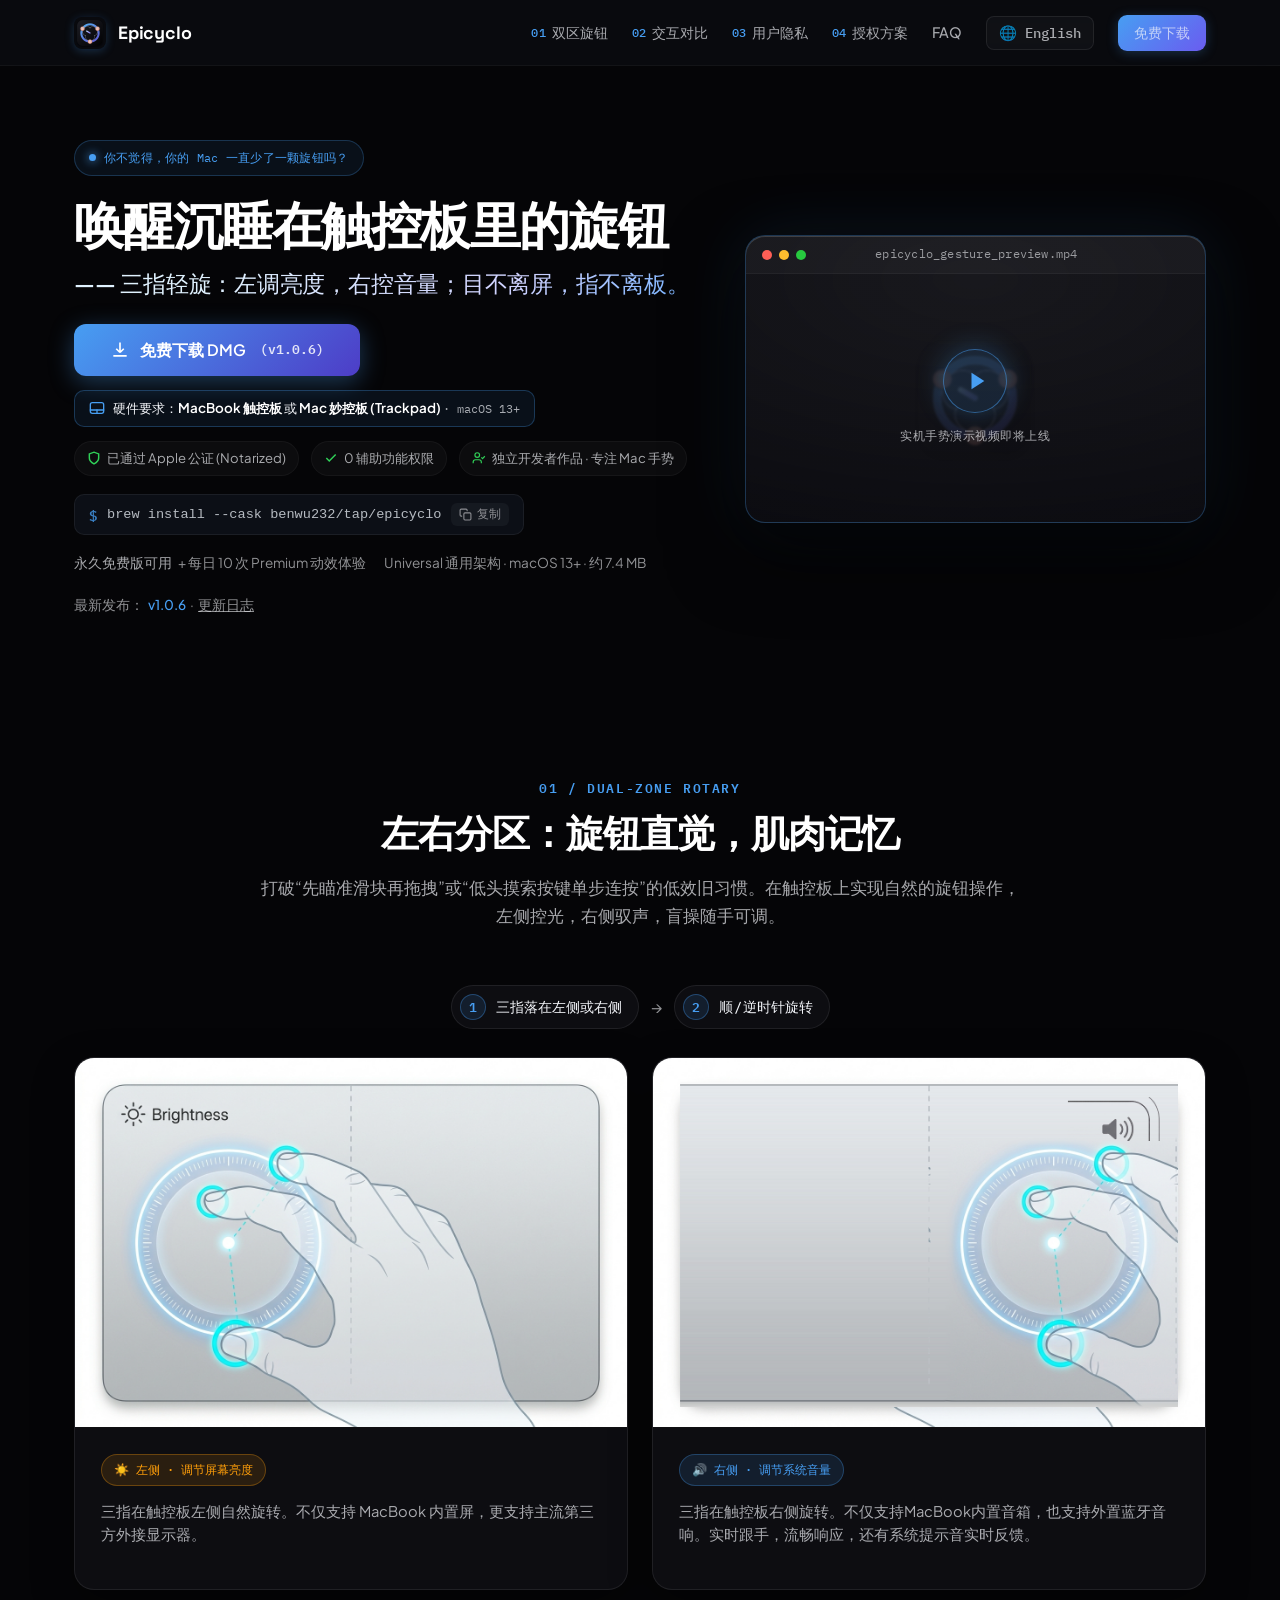
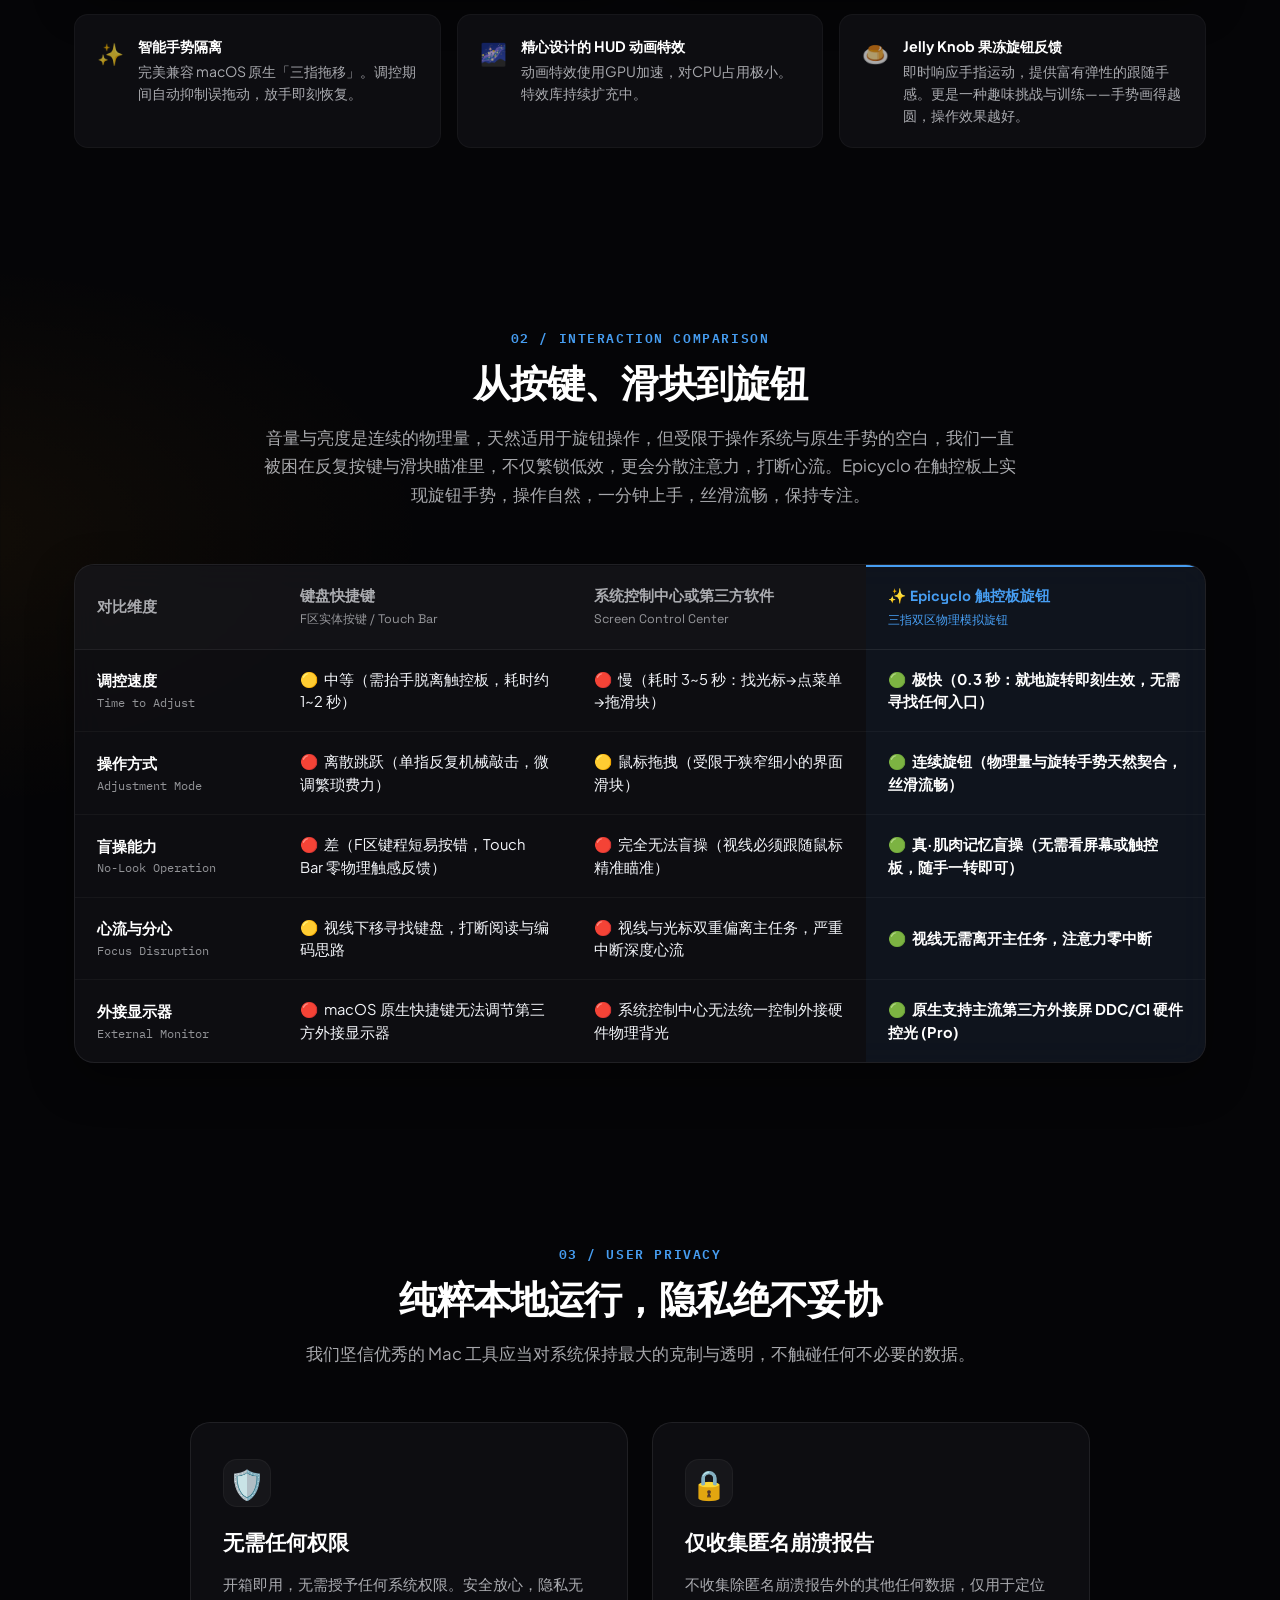
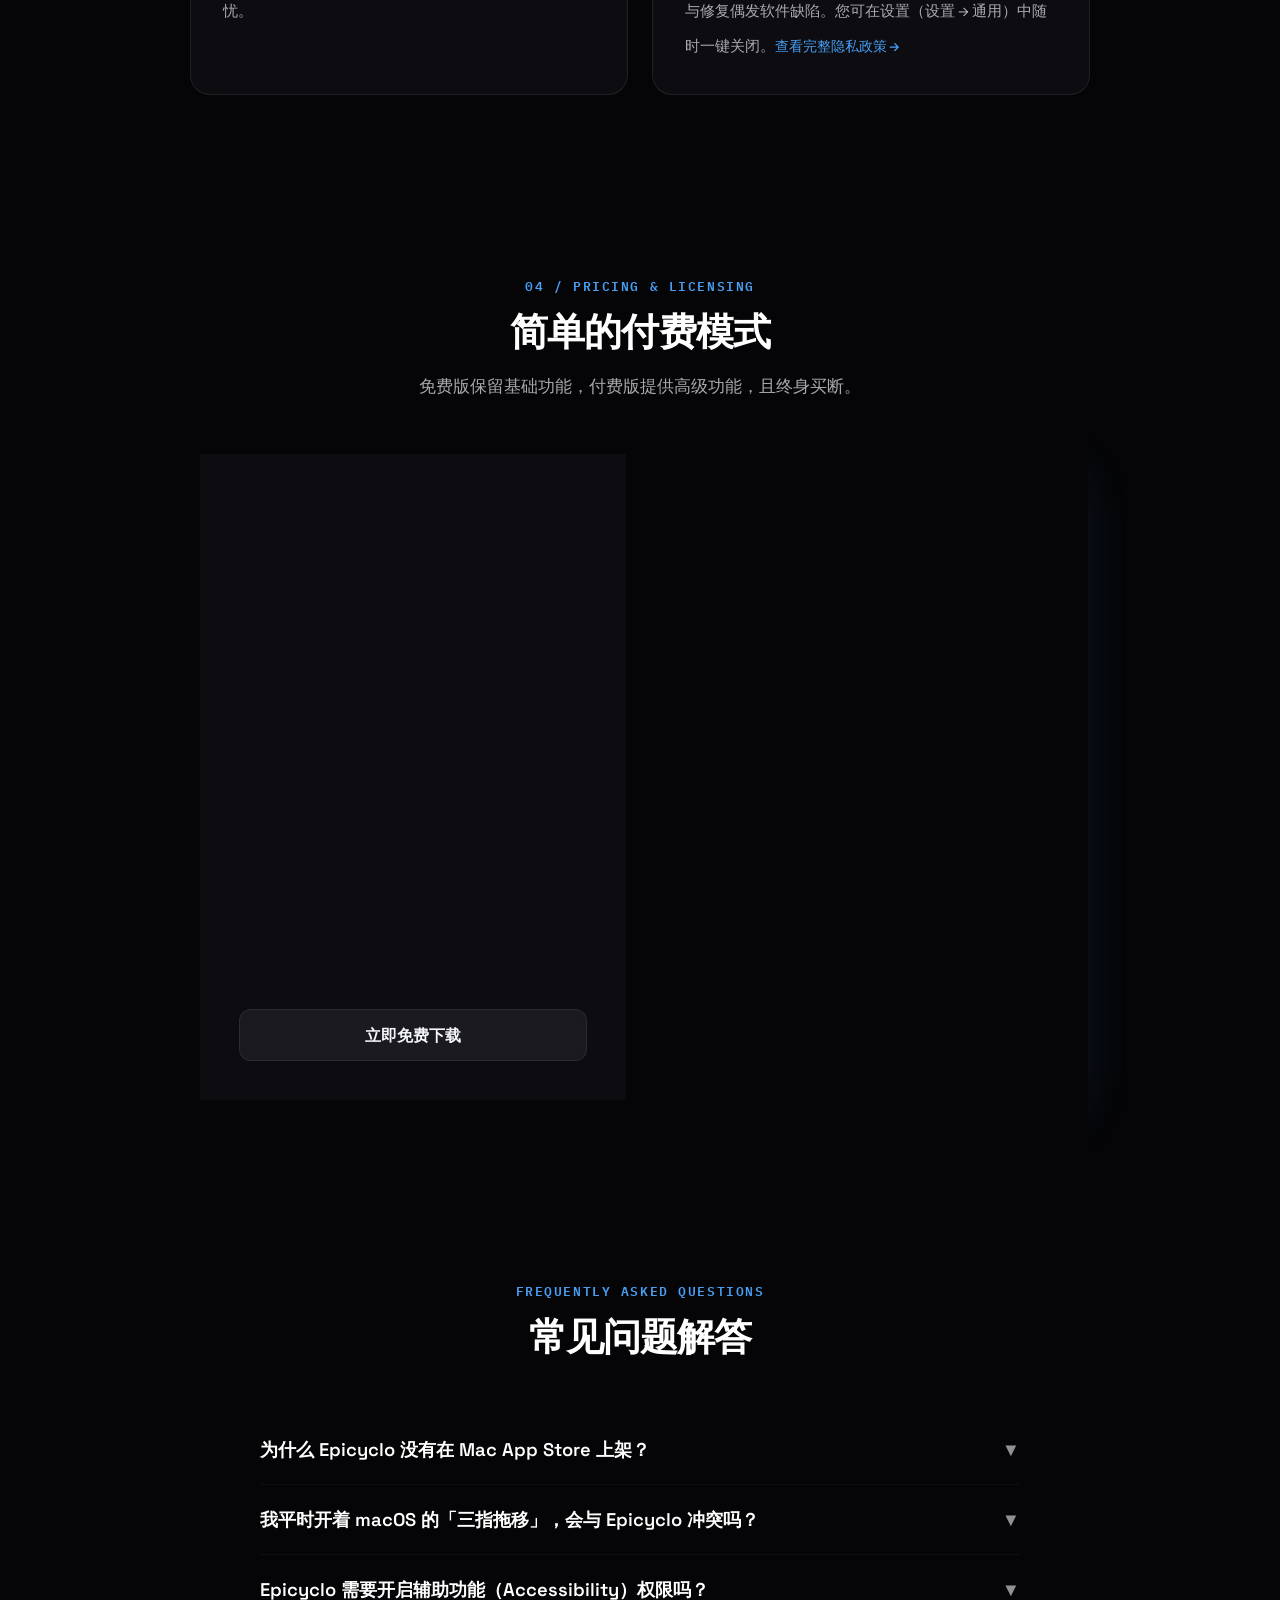
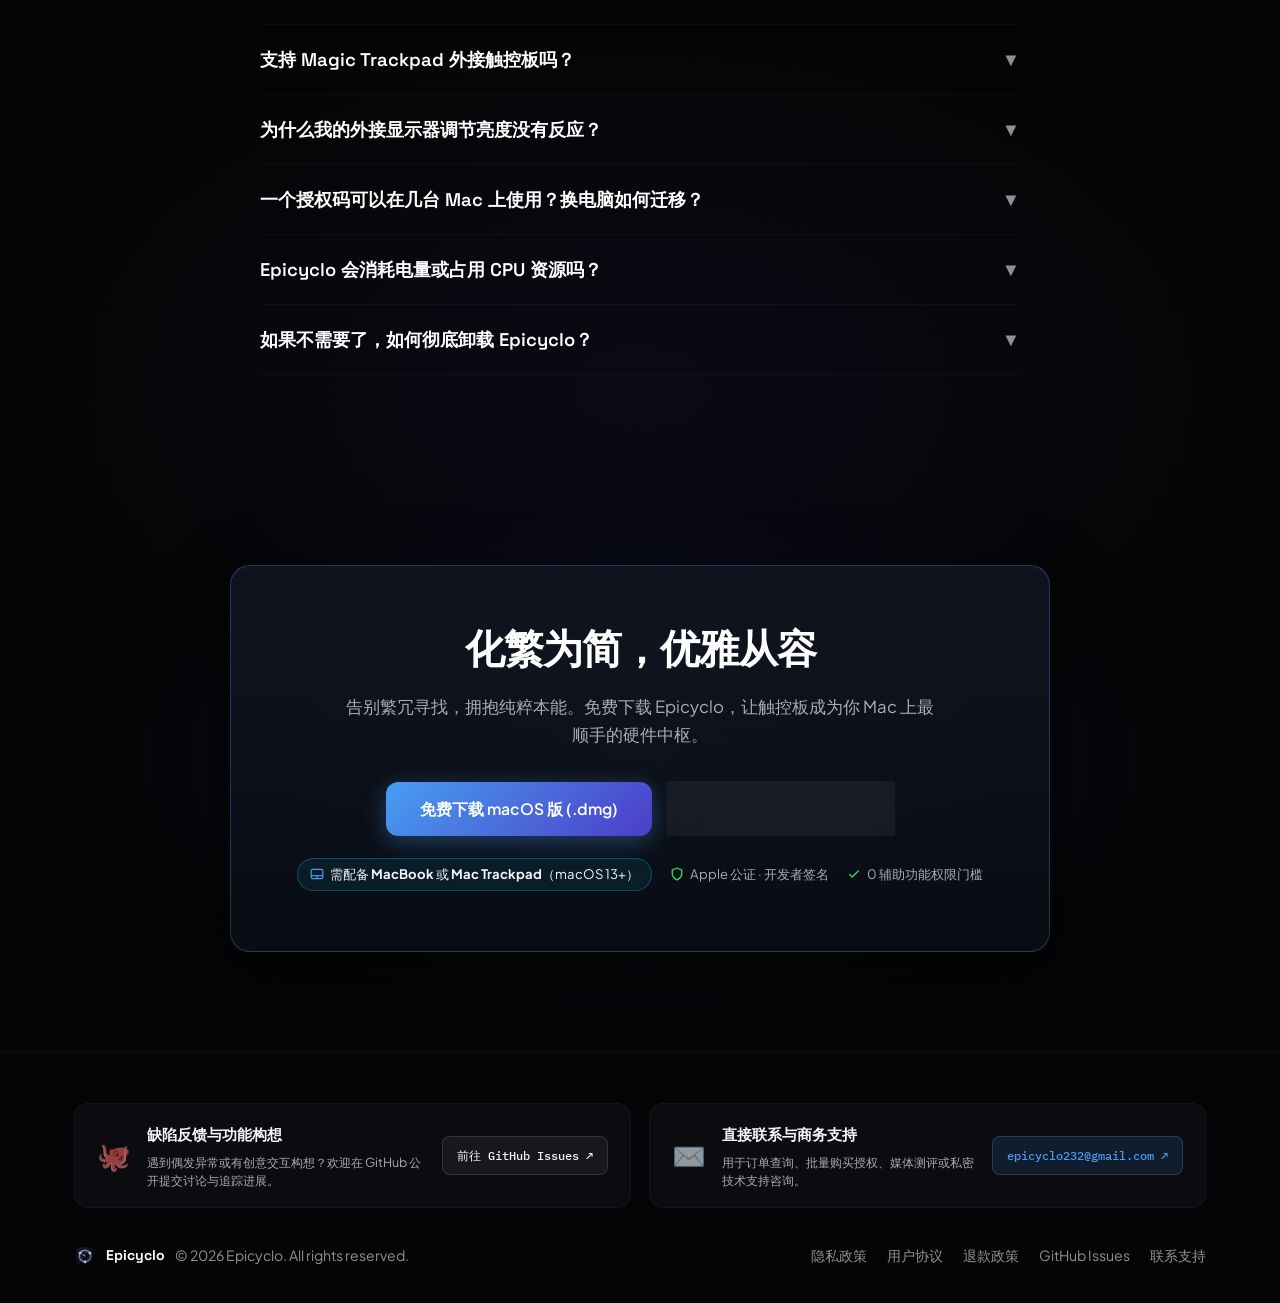
==== index_zh.html @ fa432efa "feat: deploy Epicyclo homepage (v1.0.6) with dual language support" ====
<!DOCTYPE html>
<html lang="zh-CN"><head>
  <meta charset="UTF-8">
  <meta name="viewport" content="width=device-width, initial-scale=1.0">
  <title>Epicyclo — 唤醒沉睡在触控板里的旋钮。零系统权限，零视觉依赖</title>
  <meta name="description" content="Epicyclo · 唤醒沉睡在触控板里的旋钮。三指轻旋：左调亮度，右控音量。目不离屏，指不离板。零系统权限，零视觉依赖。化繁为简，保持专注。">
  <link rel="icon" type="image/png" href="assets/appicon32.png">
  <link rel="apple-touch-icon" href="assets/appicon.png">

  <!-- Open Graph -->
  <meta property="og:type" content="website">
  <meta property="og:title" content="Epicyclo — 唤醒沉睡在触控板里的旋钮">
  <meta property="og:description" content="三指轻旋：左调亮度，右控音量。目不离屏，指不离板。零系统权限，零视觉依赖。化繁为简，保持专注。">
  <meta property="og:image" content="assets/appicon.png">

  <!-- Twitter Card -->
  <meta name="twitter:card" content="summary_large_image">
  <meta name="twitter:title" content="Epicyclo — 唤醒沉睡在触控板里的旋钮">
  <meta name="twitter:description" content="三指轻旋：左调亮度，右控音量。目不离屏，指不离板。零系统权限，零视觉依赖。化繁为简，保持专注。">
  <meta name="twitter:image" content="assets/appicon.png">

  <link rel="stylesheet" href="style.css">

  <script>
    // 记住用户语言偏好
    localStorage.setItem("epicyclo_preferred_lang", "zh");
  </script>
</head>
<body>

  <!-- Navigation -->
  <header>
    <div class="nav">
      <a href="index_zh.html" class="brand" aria-label="Epicyclo 首页">
        <img src="assets/appicon.png" alt="Epicyclo Logo" class="brand-icon">
        <span>Epicyclo</span>
      </a>

      <nav class="nav-links">
        <a href="#matrix"><span class="n">01</span>双区旋钮</a>
        <a href="#vs"><span class="n">02</span>交互对比</a>
        <a href="#privacy"><span class="n">03</span>用户隐私</a>
        <a href="#pricing"><span class="n">04</span>授权方案</a>
        <a href="#faq">FAQ</a>
        <a href="index.html" class="lang-btn" onclick="localStorage.setItem('epicyclo_preferred_lang', 'en')" title="Switch to English">🌐 English</a>
        <a href="#download" class="nav-cta">免费下载</a>
      </nav>
    </div>
  </header>

  <!-- Hero Section -->
  <section class="hero" id="hero">
    <div class="wrap">
      <div class="hero-grid">
        <div class="hero-text rv in">
          <div class="hero-badge">
            <span class="pulse-dot"></span>
            <span>你不觉得，你的 Mac 一直少了一颗旋钮吗？</span>
          </div>

          <h1>
            唤醒沉睡在触控板里的旋钮<br>
            <span class="hero-subtitle">—— 三指轻旋：左调亮度，右控音量；目不离屏，指不离板。</span></h1>

          <div class="hero-actions" id="download">
            <a href="https://github.com/benwu232/Epicyclo/releases/download/v1.0.6/Epicyclo_v1.0.6.dmg" class="btn btn-primary" id="heroDownloadBtn" download="" title="直接下载 Epicyclo_v1.0.6.dmg" style="padding:0 36px;height:52px">
              <svg width="20" height="20" fill="none" stroke="currentColor" stroke-width="2" viewBox="0 0 24 24" aria-hidden="true">
                <path d="M12 3v12m0 0l-4.5-4.5M12 15l4.5-4.5M4 19h16"></path>
              </svg>
              <span>免费下载 DMG</span>
              <span class="mono" id="heroVersionTag" style="font-size:0.84em;opacity:0.85;margin-left:4px">(v1.0.6)</span>
            </a>
            <div class="hero-hw-req" role="note" aria-label="硬件需求">
              <svg width="16" height="16" viewBox="0 0 24 24" fill="none" stroke="currentColor" stroke-width="2" stroke-linecap="round" stroke-linejoin="round" aria-hidden="true">
                <rect x="2" y="4" width="20" height="16" rx="3" ry="3"></rect>
                <line x1="2" y1="15" x2="22" y2="15"></line>
                <line x1="12" y1="15" x2="12" y2="20"></line>
              </svg>
              <span>硬件要求：<b>MacBook 触控板</b> 或 <b>Mac 妙控板 (Trackpad)</b> <span class="hw-os">· macOS 13+</span></span>
            </div>
          </div>

          <div class="hero-trust-row">
            <span class="hero-trust-item">
              <svg width="14" height="14" viewBox="0 0 24 24" fill="none" stroke="currentColor" stroke-width="2.5"><path d="M12 22s8-4 8-10V5l-8-3-8 3v7c0 6 8 10 8 10z"></path></svg>
              <span>已通过 Apple 公证 (Notarized)</span>
            </span>
            <span class="hero-trust-item">
              <svg width="14" height="14" viewBox="0 0 24 24" fill="none" stroke="currentColor" stroke-width="2.5"><polyline points="20 6 9 17 4 12"></polyline></svg>
              <span>0 辅助功能权限</span>
            </span>
            <span class="hero-trust-item">
              <svg width="14" height="14" viewBox="0 0 24 24" fill="none" stroke="currentColor" stroke-width="2"><path d="M16 21v-2a4 4 0 0 0-4-4H6a4 4 0 0 0-4 4v2"></path><circle cx="9" cy="7" r="4"></circle><polyline points="16 11 18 13 22 9"></polyline></svg>
              <span>独立开发者作品 · 专注 Mac 手势</span>
            </span>
          </div>

          <div class="hero-brew-box">
            <span class="brew-prompt">$</span>
            <code class="brew-cmd" id="brewCmdText">brew install --cask benwu232/tap/epicyclo</code>
            <button class="brew-copy-btn" id="copyBrewBtn" title="复制终端命令" aria-label="复制 Homebrew 安装命令">
              <svg width="13" height="13" viewBox="0 0 24 24" fill="none" stroke="currentColor" stroke-width="2" stroke-linecap="round" stroke-linejoin="round">
                <rect x="9" y="9" width="13" height="13" rx="2" ry="2"></rect>
                <path d="M5 15H4a2 2 0 0 1-2-2V4a2 2 0 0 1 2-2h9a2 2 0 0 1 2 2v1"></path>
              </svg>
              <span id="copyLabel">复制</span>
            </button>
          </div>

          <p class="hero-meta">
            <span><b>永久免费版可用</b> + 每日 10 次 Premium 动效体验</span>
            <span>Universal 通用架构 · macOS 13+ · 约 7.4 MB</span>
            <span id="versionMeta" style="display:inline-flex;align-items:center;gap:4px">最新发布：<b id="versionNumber" style="color:var(--cyan)">v1.0.6</b> · <a class="release-notes-link" href="https://github.com/benwu232/Epicyclo/releases" target="_blank" rel="noopener" style="text-decoration:underline">更新日志</a></span>
          </p>
        </div>

        <!-- Hero Stage：macOS 交互视频演示视窗 -->
        <div class="hero-stage rv in">
          <div class="trackpad-podium" id="trackpadPodium">
            <div class="video-frame-bar">
              <div class="mac-dots">
                <span class="mac-dot red"></span>
                <span class="mac-dot yellow"></span>
                <span class="mac-dot green"></span>
              </div>
              <span class="video-frame-title">epicyclo_gesture_preview.mp4</span>
              <span style="width:42px"></span>
            </div>

            <div class="video-frame-body">
              <img src="assets/appicon.png" alt="Epicyclo" class="video-watermark-icon" aria-hidden="true">
              <div class="video-play-btn" title="演示视频即将上线" aria-label="演示视频即将上线">
                <svg width="22" height="22" viewBox="0 0 24 24" fill="currentColor">
                  <polygon points="6 3 20 12 6 21 6 3"></polygon>
                </svg>
              </div>
              <span class="video-frame-hint">实机手势演示视频即将上线</span>
            </div>
          </div>
        </div>
      </div>
    </div>
  </section>

  <!-- 01 / DUAL-ZONE ROTARY -->
  <section id="matrix">
    <div class="wrap">
      <div class="sec-head center rv in">
        <div class="sec-kicker">01 / DUAL-ZONE ROTARY</div>
        <h2 class="sec-title">左右分区：旋钮直觉，肌肉记忆</h2>
        <p class="sec-desc">
          打破“先瞄准滑块再拖拽”或“低头摸索按键单步连按”的低效旧习惯。在触控板上实现自然的旋钮操作，左侧控光，右侧驭声，盲操随手可调。
        </p>
      </div>

      <div class="steps-strip rv in">
        <span class="step-chip"><span class="step-num">1</span>三指落在左侧或右侧</span><span class="step-arrow" aria-hidden="true">→</span><span class="step-chip"><span class="step-num">2</span>顺 / 逆时针旋转</span></div>

      <!-- Dual Showcase Cards -->
      <div class="zone-dual-showcase rv in">
        <!-- Card 1: Brightness -->
        <div class="zone-photo-card">
          <div class="zone-photo-wrap">
            <img src="assets/guide_gesture_brightness.png" alt="Epicyclo 触控板左侧调节屏幕与外接显示器亮度手势演示" loading="lazy">
          </div>
          <div class="zone-photo-body">
            <span class="zone-photo-tag sun">☀️ 左侧 · 调节屏幕亮度</span><p>三指在触控板左侧自然旋转。不仅支持 MacBook 内置屏，更支持主流第三方外接显示器。</p>
          </div>
        </div>

        <!-- Card 2: Volume -->
        <div class="zone-photo-card">
          <div class="zone-photo-wrap">
            <img src="assets/guide_gesture_volume.png" alt="Epicyclo 触控板右侧调节系统主音量手势演示" loading="lazy">
          </div>

          <div class="zone-photo-body">
            <span class="zone-photo-tag vol">🔊 右侧 · 调节系统音量</span>
            <p>三指在触控板右侧旋转。不仅支持MacBook内置音箱，也支持外置蓝牙音响。实时跟手，流畅响应，还有系统提示音实时反馈。</p>
          </div>
        </div>
      </div>

      <!-- Trust & Guard Rail Bar -->
      <div class="zone-trust-bar rv in">
        <div class="zone-trust-item">
          <span class="icon">✨</span>
          <div>
            <strong>智能手势隔离</strong>
            <p>完美兼容 macOS 原生「三指拖移」。调控期间自动抑制误拖动，放手即刻恢复。</p>
          </div>
        </div>
        <div class="zone-trust-item">
          <span class="icon">🌌</span>
          <div>
            <strong>精心设计的 HUD 动画特效</strong>
            <p>动画特效使用GPU加速，对CPU占用极小。特效库持续扩充中。</p>
          </div>
        </div>
        <div class="zone-trust-item">
          <span class="icon">🍮</span>
          <div>
            <strong>Jelly Knob 果冻旋钮反馈</strong>
            <p>即时响应手指运动，提供富有弹性的跟随手感。更是一种趣味挑战与训练——手势画得越圆，操作效果越好。</p>
          </div>
        </div>
      </div>
    </div>
  </section>

  <!-- 02 / INTERACTION COMPARISON -->
  <section id="vs">
    <div class="wrap">
      <div class="sec-head center rv in">
        <div class="sec-kicker">02 / INTERACTION COMPARISON</div>
        <h2 class="sec-title">从按键、滑块到旋钮</h2>
        <p class="sec-desc">
          音量与亮度是连续的物理量，天然适用于旋钮操作，但受限于操作系统与原生手势的空白，我们一直被困在反复按键与滑块瞄准里，不仅繁锁低效，更会分散注意力，打断心流。Epicyclo 在触控板上实现旋钮手势，操作自然，一分钟上手，丝滑流畅，保持专注。</p>
      </div>

      <div class="comparison-table-wrapper rv in">
        <table class="comparison-table">
          <thead>
            <tr>
              <th style="width:18%">对比维度</th>
              <th style="width:26%">键盘快捷键<br><span style="font-weight:400;font-size:0.78rem;color:var(--ink-3)">F区实体按键 / Touch Bar</span></th>
              <th style="width:26%">系统控制中心或第三方软件<br><span style="font-weight:400;font-size:0.78rem;color:var(--ink-3)">Screen Control Center</span></th>
              <th class="col-highlight" style="width:30%">✨ Epicyclo 触控板旋钮<br><span style="font-weight:400;font-size:0.78rem;color:var(--cyan)">三指双区物理模拟旋钮</span></th>
            </tr>
          </thead>
          <tbody>
            <tr>
              <td>
                <div class="dim-title">调控速度</div>
                <div class="dim-sub">Time to Adjust</div>
              </td>
              <td><span class="status-tag">🟡</span>中等（需抬手脱离触控板，耗时约 1~2 秒）</td>
              <td><span class="status-tag">🔴</span>慢（耗时 3~5 秒：找光标→点菜单→拖滑块）</td>
              <td class="col-highlight"><span class="status-tag">🟢</span><strong>极快（0.3 秒：就地旋转即刻生效，无需寻找任何入口）</strong></td>
            </tr>
            <tr>
              <td>
                <div class="dim-title">操作方式</div>
                <div class="dim-sub">Adjustment Mode</div>
              </td>
              <td><span class="status-tag">🔴</span>离散跳跃（单指反复机械敲击，微调繁琐费力）</td>
              <td><span class="status-tag">🟡</span>鼠标拖拽（受限于狭窄细小的界面滑块）</td>
              <td class="col-highlight"><span class="status-tag">🟢</span><strong>连续旋钮（物理量与旋转手势天然契合，丝滑流畅）</strong></td>
            </tr>
            <tr>
              <td>
                <div class="dim-title">盲操能力</div>
                <div class="dim-sub">No-Look Operation</div>
              </td>
              <td><span class="status-tag">🔴</span>差（F区键程短易按错，Touch Bar 零物理触感反馈）</td>
              <td><span class="status-tag">🔴</span>完全无法盲操（视线必须跟随鼠标精准瞄准）</td>
              <td class="col-highlight"><span class="status-tag">🟢</span><strong>真·肌肉记忆盲操（无需看屏幕或触控板，随手一转即可）</strong></td>
            </tr>
            <tr>
              <td>
                <div class="dim-title">心流与分心</div>
                <div class="dim-sub">Focus Disruption</div>
              </td>
              <td><span class="status-tag">🟡</span>视线下移寻找键盘，打断阅读与编码思路</td>
              <td><span class="status-tag">🔴</span>视线与光标双重偏离主任务，严重中断深度心流</td>
              <td class="col-highlight"><span class="status-tag">🟢</span><strong>视线无需离开主任务，注意力零中断</strong></td>
            </tr>
            <tr>
              <td>
                <div class="dim-title">外接显示器</div>
                <div class="dim-sub">External Monitor</div>
              </td>
              <td><span class="status-tag">🔴</span>macOS 原生快捷键无法调节第三方外接显示器</td>
              <td><span class="status-tag">🔴</span>系统控制中心无法统一控制外接硬件物理背光</td>
              <td class="col-highlight"><span class="status-tag">🟢</span><strong>原生支持主流第三方外接屏 DDC/CI 硬件控光 (Pro)</strong></td></tr></tbody></table></div>
    </div>
  </section>

  <!-- 03 / USER PRIVACY -->
  <section id="privacy">
    <div class="wrap">
      <div class="sec-head center rv in">
        <div class="sec-kicker">03 / USER PRIVACY</div>
        <h2 class="sec-title">纯粹本地运行，隐私绝不妥协</h2>
        <p class="sec-desc">
          我们坚信优秀的 Mac 工具应当对系统保持最大的克制与透明，不触碰任何不必要的数据。
        </p>
      </div>

      <div class="privacy-cards-grid rv in">
        <div class="privacy-card">
          <div class="privacy-card-icon">🛡️</div>
          <h3>无需任何权限</h3>
          <p>开箱即用，无需授予任何系统权限。安全放心，隐私无忧。</p>
        </div>
        <div class="privacy-card">
          <div class="privacy-card-icon">🔒</div>
          <h3>仅收集匿名崩溃报告</h3>
          <p>不收集除匿名崩溃报告外的其他任何数据，仅用于定位与修复偶发软件缺陷。您可在设置（设置 → 通用）中随时一键关闭。<a href="privacy_zh.html" class="privacy-link">查看完整隐私政策 →</a></p>
        </div>
      </div>
    </div>
  </section>

  <!-- 04 / PRICING & LICENSING -->
  <section id="pricing">
    <div class="wrap">
      <div class="sec-head center rv in">
        <div class="sec-kicker">04 / PRICING &amp; LICENSING</div>
        <h2 class="sec-title">简单的付费模式</h2>
        <p class="sec-desc">
          免费版保留基础功能，付费版提供高级功能，且终身买断。
        </p>
      </div>

      <div class="pricing-cards rv in">
        <!-- Free Tier -->
        <div class="price-card">
          <div class="price-tier">Epicyclo 免费版</div>
          <div class="price-desc">基础功能永久保留，满足日常高频调控，开箱即用。</div>
          <div class="price-val">$0 <span>/ 永久免费</span></div>

          <ul class="price-features">
            <li>
              <svg width="18" height="18" viewBox="0 0 24 24" fill="none" stroke="currentColor" stroke-width="2.5"><polyline points="20 6 9 17 4 12"></polyline></svg>
              <span>14天Premium全功能试用。试用期结束后以下基本功能仍然免费</span>
            </li>
            <li>
              <svg width="18" height="18" viewBox="0 0 24 24" fill="none" stroke="currentColor" stroke-width="2.5"><polyline points="20 6 9 17 4 12"></polyline></svg>
              <span>三指双区盲操调节音量与内置屏幕亮度</span>
            </li>
            <li>
              <svg width="18" height="18" viewBox="0 0 24 24" fill="none" stroke="currentColor" stroke-width="2.5"><polyline points="20 6 9 17 4 12"></polyline></svg>
              <span>经典平滑 HUD 动效与 50%~200% 缩放支持</span>
            </li>
            <li>
              <svg width="18" height="18" viewBox="0 0 24 24" fill="none" stroke="currentColor" stroke-width="2.5"><polyline points="20 6 9 17 4 12"></polyline></svg>
              <span>0 系统权限依赖，不索要辅助功能与按键监听</span>
            </li>
            <li>
              <svg width="18" height="18" viewBox="0 0 24 24" fill="none" stroke="currentColor" stroke-width="2.5"><polyline points="20 6 9 17 4 12"></polyline></svg>
              <span>每日享 10 次 Premium 炫酷动效试用</span>
            </li>
          </ul>

          <a href="#download" class="btn btn-secondary">立即免费下载</a>
        </div>

        <!-- Premium Lifetime -->
        <div class="price-card featured">
          <div class="featured-ribbon">终身买断</div>
          <div class="price-tier">Epicyclo Premium</div>
          <div class="price-desc">为追求极致科技美学与个性化定制的 Mac 极客而生。</div>
          <div class="price-val"><span class="math-tip" tabindex="0">$6.18<span class="math-const">10/φ</span>
              <span class="tip-box">φ = 1.618033... 黄金分割比 · 几何美学常数</span>
            </span>
            <span>/ 终身授权</span>
          </div>
          <div style="font-size:0.8rem;color:var(--ink-2);margin-top:6px;font-family:var(--font-mono)">一次买断 · 终身使用 · 个人名下支持 3 台 Mac</div>

          <ul class="price-features" style="margin-top:22px">
            <li>
              <svg width="18" height="18" viewBox="0 0 24 24" fill="none" stroke="currentColor" stroke-width="2.5"><polyline points="20 6 9 17 4 12"></polyline></svg>
              <span>包含免费版的全部能力</span>
            </li>
            <li>
              <svg width="18" height="18" viewBox="0 0 24 24" fill="none" stroke="currentColor" stroke-width="2.5"><polyline points="20 6 9 17 4 12"></polyline></svg>
              <span><strong>外接第三方显示器</strong> 硬件级 DDC/CI 直控</span>
            </li>
            <li>
              <svg width="18" height="18" viewBox="0 0 24 24" fill="none" stroke="currentColor" stroke-width="2.5"><polyline points="20 6 9 17 4 12"></polyline></svg>
              <span><strong>无限次解锁</strong> 全部精心设计的 HUD 动效</span>
            </li>
            <li>
              <svg width="18" height="18" viewBox="0 0 24 24" fill="none" stroke="currentColor" stroke-width="2.5"><polyline points="20 6 9 17 4 12"></polyline></svg>
              <span><strong>终身免费升级</strong>未来所有全新动效与后续大版本</span>
            </li>
            <li>
              <svg width="18" height="18" viewBox="0 0 24 24" fill="none" stroke="currentColor" stroke-width="2.5"><polyline points="20 6 9 17 4 12"></polyline></svg>
              <span>开发者专属优先技术支持与功能建议投票权</span>
            </li>
          </ul>

          <a href="https://benwu232.lemonsqueezy.com/checkout/buy/b0cc2a02-a466-4e4f-be09-2d57956056a3" target="_blank" rel="noopener" class="btn btn-primary" id="buyPremiumBtn">
            立即升级 Premium 终身版
          </a>
          <div class="price-guarantee">
            <svg width="14" height="14" viewBox="0 0 24 24" fill="none" stroke="currentColor" stroke-width="2.5" style="color:var(--green)"><path d="M12 22s8-4 8-10V5l-8-3-8 3v7c0 6 8 10 8 10z"></path></svg>
            <span><a href="refund_zh.html">14 天退款保证</a> · Lemon Squeezy 安全结算</span>
          </div>
        </div>
      </div>
    </div>
  </section>

  <!-- FAQ -->
  <section id="faq">
    <div class="wrap">
      <div class="sec-head center rv in">
        <div class="sec-kicker">FREQUENTLY ASKED QUESTIONS</div>
        <h2 class="sec-title">常见问题解答</h2>
      </div>

      <div class="faq-box rv in">
        <div class="qa">
          <button type="button" aria-expanded="false">
            <span>为什么 Epicyclo 没有在 Mac App Store 上架？</span>
            <span class="arrow">▼</span>
          </button>
          <div class="ans">
            <p>苹果 Mac App Store 强制推行的“App 沙盒机制（App Sandbox）”，严格禁止任何第三方软件直接读取触控板多点触控的底层原始数据流，更禁止直接与外接显示器的底层总线（I2C / DDC-CI）进行硬件通信（这也是 Raycast、Alfred 等专业级 Mac 工具未能在 App Store 存在的硬性技术原因）。<br><br>为了实现<b>旋钮手势算法</b>与<b>真实硬件背光直调</b>，Epicyclo 采用官网独立分发。<br><br>🛡️ <b>安全保证</b>：Epicyclo 遵循极简安全哲学，<b>完全无需开启任何权限</b>，不收集除崩溃报告外的任何用户数据（）；同时已通过 <b>Apple 官方公证（Apple Notarized）</b> 与开发者签名，可通过 macOS Gatekeeper 正常安装，请放心下载。</p>
          </div>
        </div>

        <div class="qa">
          <button type="button" aria-expanded="false">
            <span>我平时开着 macOS 的「三指拖移」，会与 Epicyclo 冲突吗？</span>
            <span class="arrow">▼</span>
          </button>
          <div class="ans">
            <p><b>完全不会，无缝共存！</b> Epicyclo 内置算法会自动区分“三指旋钮”和“三指拖移”，在检测到三个触点后在毫秒级迅速识别手势，一旦锁定，持续到手指抬起。</p>
          </div>
        </div>

        <div class="qa">
          <button type="button" aria-expanded="false">
            <span>Epicyclo 需要开启辅助功能（Accessibility）权限吗？</span>
            <span class="arrow">▼</span>
          </button>
          <div class="ans">
            <p><strong>完全不需要！</strong> 这是 Epicyclo 与其它同类软件最大的不同。Epicyclo 基于底层原生触控板事件驱动，完全无需开启可能危及隐私的“辅助功能”或“输入监控”权限，既安全、轻巧又省电。</p>
          </div>
        </div>

        <div class="qa">
          <button type="button" aria-expanded="false">
            <span>支持 Magic Trackpad 外接触控板吗？</span>
            <span class="arrow">▼</span>
          </button>
          <div class="ans">
            <p>完美支持。无论是 MacBook 自带的触控板，还是桌面搭配的 Apple 妙控板（Magic Trackpad），只要系统为 macOS 13 (Ventura) 及以上版本均可无缝使用。</p>
          </div>
        </div>

        <div class="qa">
          <button type="button" aria-expanded="false">
            <span>为什么我的外接显示器调节亮度没有反应？</span>
            <span class="arrow">▼</span>
          </button>
          <div class="ans">
            <p>大多数主流品牌的显示器（戴尔、LG、三星、飞利浦等）默认支持并通过 DDC/CI 协议通信。如果未生效，请检查显示器硬件 OSD 菜单中是否开启了“DDC/CI”选项。部分转接头或拓展坞可能会阻断 I2C 信号，建议直连或使用支持 DDC 的雷电拓展坞。</p>
          </div>
        </div>

        <div class="qa">
          <button type="button" aria-expanded="false">
            <span>一个授权码可以在几台 Mac 上使用？换电脑如何迁移？</span>
            <span class="arrow">▼</span>
          </button>
          <div class="ans">
            <p>Epicyclo Premium 授权支持个人名下<b>最多 3 台 Mac</b> 同时激活使用（例如一台办公用 MacBook、一台家庭 Mac mini、一台随身笔记本）。<br><br>更换新电脑或重装系统时，只需在旧电脑的 Epicyclo 设置中点击「反激活（Deactivate）」，或通过购买凭证邮件中的 Lemon Squeezy 客户门户重置激活席位，即可在新设备上继续使用。</p>
          </div>
        </div>
        <div class="qa">
          <button type="button" aria-expanded="false">
            <span>Epicyclo 会消耗电量或占用 CPU 资源吗？</span>
            <span class="arrow">▼</span>
          </button>
          <div class="ans">
            <p><b>日常几乎零消耗，对电池续航完全无感知。</b><br>旋钮绝大部分时间处于静止待命状态，CPU 占用率为 0%；仅在三指旋转的瞬间进行毫秒级低开销计算，HUD 动效全程由 GPU 硬件加速渲染。因为日常调控一次仅耗时一秒左右，实际使用中完全感觉不到电量消耗。</p>
          </div>
        </div>
        <div class="qa">
          <button type="button" aria-expanded="false">
            <span>如果不需要了，如何彻底卸载 Epicyclo？</span>
            <span class="arrow">▼</span>
          </button>
          <div class="ans">
            <p>与标准的 macOS 原生软件完全一致：在顶部菜单栏退出 Epicyclo，然后直接将「访达 &gt; 应用程序」中的 <b>Epicyclo.app</b> 拖入废纸篓即可。<br>Epicyclo 恪守纯粹架构，不安装任何后台常驻守护进程（Daemon）、不修改系统文件，干净无残留。</p>
          </div>
        </div>
      </div>
    </div>
  </section>

  <!-- Final CTA -->
  <section class="final-cta">
    <div class="wrap">
      <div class="final-card rv in">
        <h2 class="sec-title" style="font-size:2.5rem;margin-bottom:18px">化繁为简，优雅从容</h2>
        <p class="sec-desc" style="max-width:600px;margin:0 auto 32px auto">
          告别繁冗寻找，拥抱纯粹本能。免费下载 Epicyclo，让触控板成为你 Mac 上最顺手的硬件中枢。
        </p>
        <div style="display:flex;justify-content:center;gap:16px;flex-wrap:wrap">
          <a href="https://github.com/benwu232/Epicyclo/releases/download/v1.0.6/Epicyclo_v1.0.6.dmg" class="btn btn-primary" style="height:54px;padding:0 34px" download="" title="直接下载 Epicyclo_v1.0.6.dmg">
            免费下载 macOS 版 (.dmg)
          </a>
          <a href="https://benwu232.lemonsqueezy.com/checkout/buy/b0cc2a02-a466-4e4f-be09-2d57956056a3" target="_blank" rel="noopener" class="btn btn-secondary" style="height:54px">
            购买 Premium 终身授权
          </a>
        </div>
        <div style="margin-top:22px;display:flex;justify-content:center;gap:18px;flex-wrap:wrap">
          <span style="font-size:0.82rem;color:var(--ink);display:inline-flex;align-items:center;gap:6px;background:rgba(0,210,255,0.08);border:1px solid rgba(0,210,255,0.28);padding:4px 12px;border-radius:999px">
            <svg width="14" height="14" viewBox="0 0 24 24" fill="none" stroke="currentColor" stroke-width="2" style="color:var(--cyan)"><rect x="2" y="4" width="20" height="16" rx="3" ry="3"></rect><line x1="2" y1="15" x2="22" y2="15"></line><line x1="12" y1="15" x2="12" y2="20"></line></svg>
            <span>需配备 <b>MacBook</b> 或 <b>Mac Trackpad</b>（macOS 13+）</span>
          </span>
          <span style="font-size:0.82rem;color:var(--ink-2);display:inline-flex;align-items:center;gap:6px">
            <svg width="14" height="14" viewBox="0 0 24 24" fill="none" stroke="currentColor" stroke-width="2.5" style="color:var(--green)"><path d="M12 22s8-4 8-10V5l-8-3-8 3v7c0 6 8 10 8 10z"></path></svg>
            Apple 公证 · 开发者签名
          </span>
          <span style="font-size:0.82rem;color:var(--ink-2);display:inline-flex;align-items:center;gap:6px">
            <svg width="14" height="14" viewBox="0 0 24 24" fill="none" stroke="currentColor" stroke-width="2.5" style="color:var(--green)"><polyline points="20 6 9 17 4 12"></polyline></svg>
            0 辅助功能权限门槛
          </span>
        </div>
      </div>
    </div>
  </section>

  <!-- Footer -->
  <footer>
    <div class="wrap">
      <!-- SUPPORT & CONTACT STRIP -->
      <div class="foot-contact rv in">
        <div class="fc-card">
          <div class="fc-icon">🐙</div>
          <div class="fc-body">
            <div class="fc-title">缺陷反馈与功能构想</div>
            <p class="fc-desc">遇到偶发异常或有创意交互构想？欢迎在 GitHub 公开提交讨论与追踪进展。</p>
          </div>
          <a class="fc-btn" href="https://github.com/benwu232/Epicyclo/issues" target="_blank" rel="noopener">
            前往 GitHub Issues ↗
          </a>
        </div>
        <div class="fc-card">
          <div class="fc-icon">✉️</div>
          <div class="fc-body">
            <div class="fc-title">直接联系与商务支持</div>
            <p class="fc-desc">用于订单查询、批量购买授权、媒体测评或私密技术支持咨询。</p>
          </div>
          <a class="fc-btn fc-btn-cyan" href="mailto:epicyclo232@gmail.com?subject=%5BEpicyclo%5D%20Support%20%26%20Inquiry">
            epicyclo232@gmail.com ↗
          </a>
        </div>
      </div>

      <div class="footer-inner">
        <div style="display:flex;align-items:center;gap:10px">
          <img src="assets/appicon32.png" alt="Epicyclo" style="width:22px;height:22px;border-radius:5px">
          <span style="font-family:var(--font-head);font-weight:700;color:#ffffff">Epicyclo</span>
          <span>© 2026 Epicyclo. All rights reserved.</span>
        </div>

        <div class="footer-links">
          <a href="privacy_zh.html">隐私政策</a>
          <a href="terms_zh.html">用户协议</a>
          <a href="refund_zh.html">退款政策</a>
          <a href="https://github.com/benwu232/Epicyclo/issues" target="_blank" rel="noopener">GitHub Issues</a>
          <a href="mailto:epicyclo232@gmail.com">联系支持</a>
        </div>
      </div>
    </div>
  </footer>

  <!-- Scripts -->
  <script>
    // =========================================================================
    // 1. GitHub Releases 最新版本与 DMG 动态同步 (30分钟 LocalStorage 缓存)
    // =========================================================================
    (function initReleaseDownload() {
      var CACHE_KEY = "ep_latest_release_cache";
      var CACHE_TIME_KEY = "ep_latest_release_time";
      var CACHE_TTL = 30 * 60 * 1000; // 30 分钟缓存

      function applyReleaseData(data) {
        if (!data || !data.tag_name) return;
        var tagName = data.tag_name;
        var dmgAsset = null;
        if (data.assets && data.assets.length) {
          for (var i = 0; i < data.assets.length; i++) {
            var a = data.assets[i];
            if (a.name && a.name.toLowerCase().endsWith(".dmg")) {
              dmgAsset = a;
              break;
            }
          }
        }
        var dmgUrl = dmgAsset ? dmgAsset.browser_download_url : null;

        // 1. 替换页面中所有下载按钮为最新直接下载链接
        var downloadBtns = document.querySelectorAll('a[href*="github.com/benwu232/epicyclo/releases"], a[href*="github.com/benwu232/Epicyclo/releases"]');
        downloadBtns.forEach(function(btn) {
          if (btn.classList.contains("release-notes-link")) return;
          if (dmgUrl) {
            btn.href = dmgUrl;
            btn.setAttribute("download", "");
            btn.setAttribute("title", "直接下载 " + (dmgAsset.name || (tagName + " DMG")));
          }
        });

        // 2. 更新版本标识文本
        var heroVerTag = document.getElementById("heroVersionTag");
        if (heroVerTag) {
          heroVerTag.textContent = "(" + tagName + ")";
        }
        var verNum = document.getElementById("versionNumber");
        if (verNum) {
          verNum.textContent = tagName;
        }
        var verBadges = document.querySelectorAll(".ep-latest-version");
        verBadges.forEach(function(el) {
          el.textContent = tagName;
        });
      }

      try {
        var cached = localStorage.getItem(CACHE_KEY);
        var cachedTime = localStorage.getItem(CACHE_TIME_KEY);
        var now = Date.now();
        if (cached && cachedTime && (now - parseInt(cachedTime, 10)) < CACHE_TTL) {
          applyReleaseData(JSON.parse(cached));
          return;
        }
      } catch(e) {}

      fetch("https://api.github.com/repos/benwu232/Epicyclo/releases/latest")
        .then(function(res) {
          if (!res.ok) throw new Error("HTTP " + res.status);
          return res.json();
        })
        .then(function(data) {
          try {
            localStorage.setItem(CACHE_KEY, JSON.stringify(data));
            localStorage.setItem(CACHE_TIME_KEY, Date.now().toString());
          } catch(e) {}
          applyReleaseData(data);
        })
        .catch(function(err) {
          console.warn("Using fallback releases link:", err);
        });
    })();

    // =========================================================================
    // 2. 复制 Homebrew 终端命令
    // =========================================================================
    var copyBtn = document.getElementById("copyBrewBtn");
    var brewCmd = document.getElementById("brewCmdText");
    var copyLabel = document.getElementById("copyLabel");
    if (copyBtn && brewCmd) {
      copyBtn.addEventListener("click", function() {
        navigator.clipboard.writeText(brewCmd.innerText.trim()).then(function() {
          copyLabel.innerText = "已复制!";
          copyBtn.style.color = "var(--green)";
          setTimeout(function() {
            copyLabel.innerText = "复制";
            copyBtn.style.color = "";
          }, 2000);
        });
      });
    }

    // =========================================================================
    // 3. FAQ 折叠面板
    // =========================================================================
    document.querySelectorAll(".qa button").forEach(function(btn) {
      btn.addEventListener("click", function() {
        var parent = this.parentElement;
        var isOpen = parent.classList.contains("open");
        document.querySelectorAll(".qa").forEach(function(item) {
          item.classList.remove("open");
          item.querySelector("button").setAttribute("aria-expanded", "false");
        });
        if (!isOpen) {
          parent.classList.add("open");
          this.setAttribute("aria-expanded", "true");
        }
      });
    });

    // =========================================================================
    // 4. 页面元素进入视口平滑浮现 (.rv)
    // =========================================================================
    (function initScrollReveal() {
      if (!("IntersectionObserver" in window)) {
        document.querySelectorAll(".rv").forEach(function(el) { el.classList.add("in"); });
        return;
      }
      var observer = new IntersectionObserver(function(entries) {
        entries.forEach(function(entry) {
          if (entry.isIntersecting) {
            entry.target.classList.add("in");
            observer.unobserve(entry.target);
          }
        });
      }, { threshold: 0.12 });

      document.querySelectorAll(".rv").forEach(function(el) {
        observer.observe(el);
      });
    })();

    // =========================================================================
    // 5. 非 Mac 访客设备友好拦截提示
    // =========================================================================
    (function initPlatformCheck() {
      var isMac = /Macintosh|MacIntel|MacPPC|Mac68K/i.test(navigator.userAgent) && !/iPhone|iPad|iPod/i.test(navigator.userAgent);
      if (!isMac) {
        var dlBtns = document.querySelectorAll('#heroDownloadBtn, .final-card a.btn-primary');
        dlBtns.forEach(function(btn) {
          btn.addEventListener("click", function(e) {
            e.preventDefault();
            navigator.clipboard.writeText(window.location.href);
            alert("Epicyclo 专为 macOS 打造，需要配备 MacBook 触控板或 Apple 妙控板使用。\n\n已为您复制本站链接到剪贴板，请在 Mac 浏览器中打开下载体验！");
          });
        });
      }
    })();
  </script>






</body></html>
---- style.css ----
@import url("https://fonts.googleapis.com/css2?family=Space+Grotesk:wght@500;600;700&family=IBM+Plex+Mono:wght@400;500;600&family=Plus+Jakarta+Sans:wght@400;500;600;700&display=swap");

:root {
  --bg: #050507;
  --bg-card: rgba(16, 16, 22, 0.75);
  --bg-card-hover: rgba(22, 22, 30, 0.90);
  --panel: #0e0e13;
  --panel-2: #14141b;
  --line: rgba(255, 255, 255, 0.08);
  --line-soft: rgba(255, 255, 255, 0.04);
  --line-glow: rgba(71, 158, 242, 0.25);
  
  /* Brand accents */
  --cyan: #479ef2;
  --cyan-deep: #4d3dc7;
  --cyan-glow: rgba(71, 158, 242, 0.35);
  --cyan-soft: rgba(71, 158, 242, 0.12);
  
  --blue: #6a5cf0;
  --blue-soft: rgba(106, 92, 240, 0.12);
  
  --orange: #ff9f0a;
  --orange-soft: rgba(255, 159, 10, 0.12);
  --orange-glow: rgba(255, 159, 10, 0.30);
  
  --green: #30d158;
  --pink: #ff375f;
  
  /* Text */
  --ink: #f4f6fa;
  --ink-2: rgba(244, 246, 250, 0.68);
  --ink-3: rgba(244, 246, 250, 0.58);
  
  /* Fonts */
  --font-head: "Space Grotesk", -apple-system, BlinkMacSystemFont, "Segoe UI", Roboto, sans-serif;
  --font-body: "Plus Jakarta Sans", -apple-system, BlinkMacSystemFont, "PingFang SC", sans-serif;
  --font-mono: "IBM Plex Mono", ui-monospace, "SF Mono", Menlo, monospace;
  
  --maxw: 1180px;
  --radius-lg: 20px;
  --radius-md: 14px;
  --radius-sm: 8px;
}

* {
  box-sizing: border-box;
  margin: 0;
  padding: 0;
}

html {
  scroll-behavior: smooth;
  background-color: var(--bg);
  color: var(--ink);
  font-family: var(--font-body);
  -webkit-font-smoothing: antialiased;
  text-rendering: optimizeLegibility;
}

body {
  overflow-x: hidden;
  font-size: 16px;
  line-height: 1.75;
  background:
    radial-gradient(1100px 550px at 80% -5%, rgba(71, 158, 242, 0.07), transparent 60%),
    radial-gradient(900px 500px at -5% 35%, rgba(255, 159, 10, 0.05), transparent 55%),
    radial-gradient(1000px 600px at 50% 85%, rgba(106, 92, 240, 0.06), transparent 60%),
    var(--bg);
  min-height: 100vh;
}

::selection {
  background: rgba(71, 158, 242, 0.30);
  color: #ffffff;
}

a {
  color: inherit;
  text-decoration: none;
}

img {
  display: block;
  max-width: 100%;
}

button {
  font-family: inherit;
  cursor: pointer;
  border: none;
  background: none;
}

.wrap {
  max-width: var(--maxw);
  margin: 0 auto;
  padding: 0 24px;
}

.mono {
  font-family: var(--font-mono);
}

/* ==========================================================================
   Navigation Bar
   ========================================================================== */
header {
  position: fixed;
  inset: 0 0 auto 0;
  z-index: 100;
  height: 66px;
  backdrop-filter: blur(18px);
  -webkit-backdrop-filter: blur(18px);
  background: rgba(11, 13, 18, 0.75);
  border-bottom: 1px solid var(--line-soft);
  transition: border-color 0.3s;
}

.nav {
  max-width: var(--maxw);
  margin: 0 auto;
  padding: 0 24px;
  height: 66px;
  display: flex;
  align-items: center;
  justify-content: space-between;
  gap: 16px;
}

.brand {
  display: flex;
  align-items: center;
  gap: 12px;
  font-family: var(--font-head);
  font-weight: 700;
  font-size: 1.12rem;
  letter-spacing: -0.01em;
  color: #ffffff;
}

.brand-icon {
  width: 32px;
  height: 32px;
  border-radius: 8px;
  box-shadow: 0 2px 10px rgba(71, 158, 242, 0.25);
}

.nav-links {
  display: flex;
  align-items: center;
  gap: 24px;
}

.nav-links a {
  color: var(--ink-2);
  font-size: 0.9rem;
  font-weight: 500;
  transition: color 0.2s;
  display: inline-flex;
  align-items: center;
}

.nav-links a:hover {
  color: var(--ink);
}

.nav-links a .n {
  font-family: var(--font-mono);
  font-size: 0.72rem;
  color: var(--cyan);
  margin-right: 5px;
  letter-spacing: 0.05em;
}

.lang-btn {
  display: inline-flex;
  align-items: center;
  gap: 6px;
  height: 34px;
  padding: 0 12px;
  border-radius: 8px;
  font-family: var(--font-mono);
  font-size: 0.8rem;
  color: var(--ink-2);
  border: 1px solid var(--line);
  background: rgba(255, 255, 255, 0.03);
  transition: all 0.2s;
}

.lang-btn:hover {
  color: var(--ink);
  border-color: var(--cyan);
  background: var(--cyan-soft);
}

.nav-cta {
  display: inline-flex;
  align-items: center;
  gap: 6px;
  height: 36px;
  padding: 0 16px;
  border-radius: 9px;
  background: linear-gradient(135deg, #479ef2, #6a5cf0);
  color: #ffffff;
  font-weight: 600;
  font-size: 0.88rem;
  box-shadow: 0 2px 12px rgba(71, 158, 242, 0.25);
  transition: transform 0.2s, box-shadow 0.2s, filter 0.2s;
}

.nav-cta:hover {
  filter: brightness(1.1);
  transform: translateY(-1px);
  box-shadow: 0 4px 18px rgba(71, 158, 242, 0.4);
}

@media (max-width: 900px) {
  .nav-links a:not(.nav-cta):not(.lang-btn) {
    display: none;
  }
}

/* ==========================================================================
   Buttons & Core Components
   ========================================================================== */
.btn {
  display: inline-flex;
  align-items: center;
  justify-content: center;
  gap: 10px;
  height: 52px;
  padding: 0 28px;
  border-radius: 12px;
  font-size: 0.98rem;
  font-weight: 600;
  transition: all 0.25s cubic-bezier(0.16, 1, 0.3, 1);
  white-space: nowrap;
}

.btn-primary {
  background: linear-gradient(135deg, #479ef2 0%, #4d3dc7 100%);
  color: #ffffff;
  box-shadow: 0 6px 24px rgba(71, 158, 242, 0.35);
}

.btn-primary:hover {
  transform: translateY(-2px);
  box-shadow: 0 10px 32px rgba(71, 158, 242, 0.5);
  filter: brightness(1.08);
}

.btn-primary:active {
  transform: translateY(0);
}

.btn-secondary {
  background: rgba(255, 255, 255, 0.05);
  color: var(--ink);
  border: 1px solid var(--line);
  backdrop-filter: blur(10px);
}

.btn-secondary:hover {
  background: rgba(255, 255, 255, 0.09);
  border-color: rgba(255, 255, 255, 0.2);
  transform: translateY(-1px);
}

.btn-demo {
  display: inline-flex;
  align-items: center;
  gap: 8px;
  height: 48px;
  padding: 0 20px;
  border-radius: 12px;
  font-size: 0.92rem;
  font-weight: 500;
  color: var(--ink);
  border: 1px solid var(--line);
  background: rgba(255, 255, 255, 0.03);
  transition: all 0.2s;
}

.btn-demo:hover {
  background: var(--cyan-soft);
  border-color: var(--cyan);
  color: #ffffff;
}

/* ==========================================================================
   Hero Section
   ========================================================================== */
.hero {
  padding-top: 140px;
  padding-bottom: 70px;
  position: relative;
}

.hero-grid {
  display: grid;
  grid-template-columns: 1.15fr 0.85fr;
  align-items: center;
  gap: 48px;
}

.hero-badge {
  display: inline-flex;
  align-items: center;
  gap: 8px;
  padding: 6px 14px;
  border-radius: 30px;
  background: rgba(71, 158, 242, 0.08);
  border: 1px solid rgba(71, 158, 242, 0.25);
  font-family: var(--font-mono);
  font-size: 0.78rem;
  color: var(--cyan);
  margin-bottom: 22px;
  letter-spacing: 0.02em;
}

.hero-badge .pulse-dot {
  width: 7px;
  height: 7px;
  border-radius: 50%;
  background: var(--cyan);
  box-shadow: 0 0 10px var(--cyan);
  animation: pulse 2s infinite ease-in-out;
}

@keyframes pulse {
  0%, 100% { opacity: 0.4; transform: scale(0.9); }
  50% { opacity: 1; transform: scale(1.2); }
}

/* ==========================================================================
   Scroll Reveal Animation
   ========================================================================== */
.rv {
  opacity: 0;
  transform: translateY(20px);
  transition: opacity 0.6s cubic-bezier(0.16, 1, 0.3, 1), transform 0.6s cubic-bezier(0.16, 1, 0.3, 1);
  will-change: opacity, transform;
}

.rv.in {
  opacity: 1;
  transform: none;
}

@media (prefers-reduced-motion: reduce) {
  .rv {
    opacity: 1 !important;
    transform: none !important;
    transition: none !important;
  }
}

.hero h1 {
  font-family: var(--font-head);
  font-size: 3.2rem;
  line-height: 1.14;
  letter-spacing: -0.03em;
  font-weight: 700;
  margin-bottom: 22px;
  color: #ffffff;
}

.hero h1 .gradient-text {
  background: linear-gradient(135deg, #ffffff 30%, #cfd2ff 70%, #6fb0ff 100%);
  -webkit-background-clip: text;
  -webkit-text-fill-color: transparent;
}

.hero h1 .hero-subtitle {
  display: block;
  font-size: 1.45rem;
  font-weight: 500;
  line-height: 1.45;
  letter-spacing: -0.01em;
  margin-top: 12px;
  background: linear-gradient(135deg, #e0f2fe 20%, #cfd2ff 70%, #6fb0ff 100%);
  -webkit-background-clip: text;
  -webkit-text-fill-color: transparent;
}

@media (max-width: 980px) {
  .hero h1 .hero-subtitle {
    font-size: 1.2rem;
    margin-top: 10px;
  }
}

.hero-sub {
  font-size: 1.12rem;
  line-height: 1.7;
  color: var(--ink-2);
  margin-bottom: 34px;
  max-width: 580px;
}

.hero-sub strong {
  color: var(--ink);
  font-weight: 600;
}

.hero-actions {
  display: flex;
  align-items: center;
  gap: 14px;
  margin-bottom: 14px;
  flex-wrap: wrap;
}

.hero-hw-req {
  display: inline-flex;
  align-items: center;
  gap: 8px;
  padding: 8px 14px;
  border-radius: 10px;
  background: rgba(71, 158, 242, 0.08);
  border: 1px solid rgba(71, 158, 242, 0.28);
  color: var(--ink);
  font-size: 0.84rem;
  line-height: 1.4;
}

.hero-hw-req svg {
  color: var(--cyan);
  flex-shrink: 0;
}

.hero-hw-req b {
  color: #ffffff;
  font-weight: 600;
}

.hero-hw-req .hw-os {
  color: var(--ink-2);
  font-family: var(--font-mono);
  font-size: 0.78rem;
}

.hero-brew-box {
  display: inline-flex;
  align-items: center;
  gap: 10px;
  background: rgba(16, 21, 31, 0.9);
  border: 1px solid var(--line);
  border-radius: 10px;
  padding: 8px 14px;
  font-family: var(--font-mono);
  font-size: 0.85rem;
  color: var(--ink-2);
  margin-bottom: 22px;
  transition: border-color 0.2s;
}

.hero-brew-box:hover {
  border-color: rgba(71, 158, 242, 0.4);
}

.brew-prompt {
  color: var(--cyan);
  font-weight: 600;
}

.brew-cmd {
  color: #e2e8f0;
}

.brew-copy-btn {
  display: inline-flex;
  align-items: center;
  gap: 5px;
  padding: 3px 8px;
  border-radius: 6px;
  background: rgba(255, 255, 255, 0.05);
  color: var(--ink-2);
  font-size: 0.74rem;
  transition: all 0.2s;
}

.brew-copy-btn:hover {
  background: var(--cyan-soft);
  color: var(--cyan);
}

.hero-meta {
  display: flex;
  flex-wrap: wrap;
  gap: 18px;
  font-size: 0.85rem;
  color: var(--ink-3);
  align-items: center;
}

.hero-meta span {
  display: inline-flex;
  align-items: center;
  gap: 6px;
}

.hero-meta b {
  color: var(--ink-2);
  font-weight: 500;
}

/* ==========================================================================
   Hero Stage: The Epicyclic Geometry Ritual
   ========================================================================== */
.hero-stage {
  position: relative;
  display: flex;
  flex-direction: column;
  align-items: center;
  justify-content: center;
}

.trackpad-podium {
  position: relative;
  width: 100%;
  max-width: 480px;
  aspect-ratio: 16 / 10;
  background: radial-gradient(120% 90% at 50% 15%, rgba(255, 255, 255, 0.05) 0%, rgba(12, 12, 17, 0.98) 100%), #0c0c11;
  border-radius: 20px;
  border: 1px solid rgba(71, 158, 242, 0.28);
  box-shadow: 
    0 28px 75px rgba(0, 0, 0, 0.75),
    inset 0 1px 0 rgba(255, 255, 255, 0.16),
    0 0 70px rgba(71, 158, 242, 0.12);
  display: flex;
  flex-direction: column;
  backdrop-filter: blur(20px);
  -webkit-backdrop-filter: blur(20px);
  overflow: hidden;
  transition: border-color 0.4s ease, box-shadow 0.4s ease, transform 0.4s ease;
}

.trackpad-podium:hover {
  border-color: rgba(71, 158, 242, 0.5);
  box-shadow: 
    0 34px 90px rgba(0, 0, 0, 0.8),
    inset 0 1px 0 rgba(255, 255, 255, 0.22),
    0 0 100px rgba(71, 158, 242, 0.22);
}

.video-frame-bar {
  width: 100%;
  height: 38px;
  background: rgba(255, 255, 255, 0.03);
  border-bottom: 1px solid var(--line-soft);
  display: flex;
  align-items: center;
  justify-content: space-between;
  padding: 0 16px;
  z-index: 3;
}

.video-frame-title {
  font-family: var(--font-mono);
  font-size: 0.72rem;
  color: var(--ink-3);
  letter-spacing: 0.02em;
}

.video-frame-body {
  position: relative;
  flex: 1;
  width: 100%;
  display: flex;
  flex-direction: column;
  align-items: center;
  justify-content: center;
  overflow: hidden;
}

.video-play-btn {
  width: 64px;
  height: 64px;
  border-radius: 50%;
  background: rgba(71, 158, 242, 0.14);
  border: 1.5px solid rgba(71, 158, 242, 0.5);
  display: flex;
  align-items: center;
  justify-content: center;
  color: var(--cyan);
  box-shadow: 0 0 28px rgba(71, 158, 242, 0.3);
  margin-bottom: 12px;
  transition: transform 0.3s cubic-bezier(0.16, 1, 0.3, 1), background 0.3s ease;
  z-index: 2;
}

.trackpad-podium:hover .video-play-btn {
  transform: scale(1.08);
  background: rgba(71, 158, 242, 0.25);
  box-shadow: 0 0 38px rgba(71, 158, 242, 0.5);
}

.video-play-btn svg {
  margin-left: 3px;
}

.video-frame-hint {
  font-family: var(--font-mono);
  font-size: 0.78rem;
  color: var(--ink-2);
  letter-spacing: 0.04em;
  z-index: 2;
}

.video-watermark-icon {
  position: absolute;
  top: 50%;
  left: 50%;
  transform: translate(-50%, -50%);
  width: 140px;
  height: 140px;
  opacity: 0.12;
  pointer-events: none;
  filter: blur(1px);
  z-index: 1;
  transition: opacity 0.4s ease;
}

.trackpad-podium:hover .video-watermark-icon {
  opacity: 0.2;
}

.stage-badge-group {
  position: absolute;
  top: 16px;
  left: 20px;
  right: 20px;
  display: flex;
  justify-content: space-between;
  align-items: center;
  z-index: 10;
}

.stage-tag {
  font-family: var(--font-mono);
  font-size: 0.72rem;
  padding: 4px 10px;
  border-radius: 6px;
  background: rgba(0, 0, 0, 0.55);
  border: 1px solid var(--line);
  color: var(--ink-2);
  letter-spacing: 0.04em;
}

.stage-demo-badge {
  display: inline-flex;
  align-items: center;
  gap: 6px;
  font-family: var(--font-mono);
  font-size: 0.74rem;
  padding: 5px 12px;
  border-radius: 999px;
  background: rgba(71, 158, 242, 0.12);
  border: 1px solid rgba(71, 158, 242, 0.35);
  color: var(--cyan);
  cursor: pointer;
  backdrop-filter: blur(8px);
  -webkit-backdrop-filter: blur(8px);
  transition: all 0.25s cubic-bezier(0.16, 1, 0.3, 1);
}

.stage-demo-badge svg {
  flex-shrink: 0;
  fill: currentColor;
}

.stage-demo-badge:hover {
  background: rgba(71, 158, 242, 0.25);
  border-color: var(--cyan);
  color: #ffffff;
  transform: translateY(-1px);
}

.stage-icon-showcase {
  position: relative;
  display: flex;
  align-items: center;
  justify-content: center;
  width: 100%;
  margin-top: 16px;
}

.stage-ambient-glow {
  position: absolute;
  width: 240px;
  height: 240px;
  border-radius: 50%;
  background: radial-gradient(circle, rgba(71, 158, 242, 0.28) 0%, rgba(138, 75, 255, 0.15) 50%, transparent 70%);
  filter: blur(36px);
  pointer-events: none;
  z-index: 1;
  transition: opacity 0.5s ease, transform 0.5s ease;
}

.trackpad-podium:hover .stage-ambient-glow {
  transform: scale(1.12);
  opacity: 1;
}

.stage-app-icon {
  position: relative;
  width: 270px;
  height: 270px;
  max-width: 100%;
  aspect-ratio: 1;
  object-fit: contain;
  z-index: 2;
  filter: drop-shadow(0 20px 32px rgba(0, 0, 0, 0.65)) drop-shadow(0 0 24px rgba(71, 158, 242, 0.25));
  transition: transform 0.4s cubic-bezier(0.16, 1, 0.3, 1), filter 0.4s ease;
  user-select: none;
  -webkit-user-drag: none;
}

.trackpad-podium:hover .stage-app-icon {
  transform: translateY(-4px) scale(1.025);
  filter: drop-shadow(0 28px 42px rgba(0, 0, 0, 0.75)) drop-shadow(0 0 35px rgba(71, 158, 242, 0.4));
}

@media (max-width: 980px) {
  .hero-grid {
    grid-template-columns: 1fr;
    gap: 40px;
  }
  .hero h1 {
    font-size: 2.5rem;
  }
  .hero-stage {
    margin-top: 10px;
  }
  .trackpad-podium {
    max-width: 420px;
  }
  .stage-app-icon {
    width: 230px;
    height: 230px;
  }
  .stage-ambient-glow {
    width: 200px;
    height: 200px;
  }
}

@media (max-width: 480px) {
  .trackpad-podium {
    padding: 18px 14px;
    border-radius: 20px;
  }
  .stage-app-icon {
    width: 190px;
    height: 190px;
  }
  .stage-ambient-glow {
    width: 170px;
    height: 170px;
  }
  .stage-badge-group {
    top: 12px;
    left: 14px;
    right: 14px;
  }
}

/* ==========================================================================
   Section Heads
   ========================================================================== */
section {
  padding: 90px 0;
  position: relative;
}

.sec-head {
  max-width: 760px;
  margin-bottom: 54px;
}

.sec-head.center {
  margin-left: auto;
  margin-right: auto;
  text-align: center;
}

.sec-kicker {
  font-family: var(--font-mono);
  font-size: 0.82rem;
  font-weight: 600;
  letter-spacing: 0.12em;
  color: var(--cyan);
  margin-bottom: 12px;
  text-transform: uppercase;
}

.sec-title {
  font-family: var(--font-head);
  font-size: 2.35rem;
  line-height: 1.22;
  letter-spacing: -0.025em;
  font-weight: 700;
  color: #ffffff;
  margin-bottom: 16px;
}

.sec-desc {
  font-size: 1.05rem;
  line-height: 1.7;
  color: var(--ink-2);
}

/* ==========================================================================
   Beat 2: The Dual-Zone Matrix
   ========================================================================== */
.zone-matrix-card {
  background: var(--bg-card);
  border: 1px solid var(--line);
  border-radius: var(--radius-lg);
  padding: 38px;
  backdrop-filter: blur(16px);
  position: relative;
  overflow: hidden;
  box-shadow: 0 20px 50px rgba(0, 0, 0, 0.4);
}

.zone-matrix-card::before {
  content: "";
  position: absolute;
  top: 0;
  left: 0;
  right: 0;
  height: 2px;
  background: linear-gradient(90deg, var(--orange) 0%, transparent 45%, var(--cyan) 100%);
}

.zone-strip-container {
  margin: 28px 0 36px 0;
}

.zone-strip-label {
  display: flex;
  justify-content: space-between;
  font-family: var(--font-mono);
  font-size: 0.82rem;
  margin-bottom: 10px;
}

.zone-strip-bar {
  display: flex;
  height: 48px;
  border-radius: 12px;
  overflow: hidden;
  border: 1px solid var(--line);
  background: rgba(0, 0, 0, 0.5);
}

.bar-left {
  flex: 45;
  background: linear-gradient(90deg, rgba(255, 159, 10, 0.25), rgba(255, 159, 10, 0.15));
  border-right: 1px dashed rgba(255, 159, 10, 0.4);
  display: flex;
  align-items: center;
  justify-content: center;
  gap: 8px;
  color: var(--orange);
  font-weight: 600;
  font-size: 0.88rem;
  transition: background 0.2s;
}

.bar-mid {
  flex: 10;
  background: rgba(255, 255, 255, 0.04);
  display: flex;
  align-items: center;
  justify-content: center;
  color: var(--ink-3);
  font-family: var(--font-mono);
  font-size: 0.72rem;
  letter-spacing: 0.05em;
}

.bar-right {
  flex: 45;
  background: linear-gradient(90deg, rgba(71, 158, 242, 0.15), rgba(71, 158, 242, 0.25));
  border-left: 1px dashed rgba(71, 158, 242, 0.4);
  display: flex;
  align-items: center;
  justify-content: center;
  gap: 8px;
  color: var(--cyan);
  font-weight: 600;
  font-size: 0.88rem;
  transition: background 0.2s;
}

/* ==========================================================================
   Hero Trust Row & Badges
   ========================================================================== */
.hero-trust-row {
  display: flex;
  align-items: center;
  gap: 12px;
  flex-wrap: wrap;
  margin-top: 0;
  margin-bottom: 18px;
}

.hero-trust-item {
  display: inline-flex;
  align-items: center;
  gap: 6px;
  font-size: 0.82rem;
  color: var(--ink-2);
  background: rgba(255, 255, 255, 0.03);
  border: 1px solid var(--line-soft);
  padding: 5px 12px;
  border-radius: 999px;
  backdrop-filter: blur(8px);
}

.hero-trust-item svg {
  color: var(--green);
  flex-shrink: 0;
}

/* ==========================================================================
   Beat 2: Dual-Zone Photo Showcase
   ========================================================================== */
.zone-dual-showcase {
  display: grid;
  grid-template-columns: 1fr 1fr;
  gap: 24px;
  margin-bottom: 24px;
}

.zone-photo-card {
  background: var(--bg-card);
  border: 1px solid var(--line);
  border-radius: var(--radius-lg);
  overflow: hidden;
  display: flex;
  flex-direction: column;
  box-shadow: 0 16px 40px rgba(0, 0, 0, 0.35);
  transition: transform 0.25s ease, border-color 0.25s ease;
}

.zone-photo-card:hover {
  transform: translateY(-3px);
  border-color: rgba(255, 255, 255, 0.18);
}

.zone-photo-wrap {
  width: 100%;
  aspect-ratio: 1264 / 848;
  background: #050507;
  overflow: hidden;
  position: relative;
  border-bottom: 1px solid var(--line-soft);
}

.zone-photo-wrap img {
  width: 100%;
  height: 100%;
  object-fit: cover;
  display: block;
  transition: transform 0.4s ease;
}

.zone-photo-card:hover .zone-photo-wrap img {
  transform: scale(1.02);
}

.zone-photo-body {
  padding: 26px;
  flex: 1;
  display: flex;
  flex-direction: column;
}

.zone-photo-tag {
  display: inline-flex;
  align-items: center;
  gap: 6px;
  font-family: var(--font-mono);
  font-size: 0.76rem;
  font-weight: 500;
  padding: 4px 12px;
  border-radius: 999px;
  margin-bottom: 14px;
  align-self: flex-start;
}

.zone-photo-tag.sun {
  background: rgba(255, 159, 10, 0.12);
  color: var(--orange);
  border: 1px solid rgba(255, 159, 10, 0.3);
}

.zone-photo-tag.vol {
  background: rgba(71, 158, 242, 0.12);
  color: var(--cyan);
  border: 1px solid rgba(71, 158, 242, 0.3);
}

.zone-photo-body h3 {
  font-family: var(--font-head);
  font-size: 1.25rem;
  color: #ffffff;
  margin-bottom: 10px;
}

.zone-photo-body p {
  font-size: 0.92rem;
  line-height: 1.6;
  color: var(--ink-2);
  margin-bottom: 16px;
}

.zone-pills {
  display: flex;
  flex-wrap: wrap;
  gap: 8px;
  margin-top: auto;
}

.zone-pill-item {
  font-size: 0.78rem;
  color: var(--ink-3);
  background: rgba(255, 255, 255, 0.04);
  border: 1px solid var(--line-soft);
  padding: 4px 10px;
  border-radius: 6px;
}

.zone-trust-bar {
  display: grid;
  grid-template-columns: repeat(3, 1fr);
  gap: 16px;
}

.zone-trust-item {
  background: var(--bg-card);
  border: 1px solid var(--line-soft);
  border-radius: var(--radius-md);
  padding: 20px 22px;
  display: flex;
  align-items: flex-start;
  gap: 14px;
  font-size: 0.9rem;
  line-height: 1.55;
  color: var(--ink-2);
  backdrop-filter: blur(12px);
}

.zone-trust-item .icon {
  font-size: 1.35rem;
  flex-shrink: 0;
  margin-top: 2px;
}

.zone-trust-item strong {
  color: #ffffff;
  display: block;
  margin-bottom: 4px;
}

.zone-trust-item p {
  margin: 0;
  color: var(--ink-2);
  font-size: 0.88rem;
}

/* ==========================================================================
   Beat 4: Comparison Table
   ========================================================================== */
.comparison-table-wrapper {
  overflow-x: auto;
  -webkit-overflow-scrolling: touch;
  border: 1px solid var(--line);
  border-radius: var(--radius-lg);
  background: var(--bg-card);
  box-shadow: 0 16px 45px rgba(0, 0, 0, 0.4);
  backdrop-filter: blur(16px);
  margin-top: 28px;
}

.comparison-table {
  width: 100%;
  border-collapse: collapse;
  text-align: left;
  min-width: 660px;
}

.comparison-table th,
.comparison-table td {
  padding: 18px 22px;
  border-bottom: 1px solid var(--line-soft);
  vertical-align: middle;
  font-size: 0.92rem;
  line-height: 1.55;
}

.comparison-table th {
  font-family: var(--font-head);
  font-size: 0.92rem;
  font-weight: 600;
  color: var(--ink-2);
  background: rgba(255, 255, 255, 0.02);
  border-bottom: 1px solid var(--line);
}

.comparison-table th.col-highlight,
.comparison-table td.col-highlight {
  background: rgba(71, 158, 242, 0.05);
  color: #ffffff;
}

.comparison-table th.col-highlight {
  color: var(--cyan);
  font-weight: 700;
  border-top: 2px solid var(--cyan);
}

.comparison-table tr:last-child td {
  border-bottom: none;
}

.dim-title {
  font-weight: 600;
  color: #ffffff;
  font-size: 0.96rem;
}

.dim-sub {
  font-size: 0.74rem;
  color: var(--ink-3);
  font-weight: 400;
  font-family: var(--font-mono);
  margin-top: 2px;
}

.status-tag {
  display: inline-block;
  margin-right: 6px;
}

.cosmos-tag.pro-update {
  background: rgba(255, 159, 10, 0.15);
  color: var(--orange);
  border-color: rgba(255, 159, 10, 0.35);
}

/* ==========================================================================
   Pricing Math Tips (Golden Ratio φ)
   ========================================================================== */
.math-tip {
  position: relative;
  display: inline-flex;
  align-items: baseline;
  cursor: help;
  white-space: nowrap;
}

.math-tip .math-const {
  font-family: var(--font-mono);
  font-size: 0.44em;
  color: var(--cyan);
  margin-left: 4px;
  letter-spacing: 0.04em;
  font-weight: 600;
  opacity: 0.95;
  display: inline-block;
  vertical-align: super;
}

.math-tip .tip-box {
  visibility: hidden;
  opacity: 0;
  position: absolute;
  bottom: calc(100% + 8px);
  left: 50%;
  transform: translateX(-50%) translateY(4px);
  background: rgba(8, 8, 12, 0.96);
  border: 1px solid rgba(71, 158, 242, 0.45);
  backdrop-filter: blur(12px);
  -webkit-backdrop-filter: blur(12px);
  color: #ffffff;
  padding: 6px 12px;
  border-radius: 7px;
  font-family: var(--font-mono);
  font-size: 0.72rem;
  font-weight: 400;
  text-decoration: none !important;
  white-space: nowrap;
  pointer-events: none;
  box-shadow: 0 8px 24px rgba(0, 0, 0, 0.55);
  transition: opacity .2s cubic-bezier(.16,1,.3,1), transform .2s cubic-bezier(.16,1,.3,1);
  z-index: 30;
}

.math-tip .tip-box::after {
  content: "";
  position: absolute;
  top: 100%;
  left: 50%;
  margin-left: -5px;
  border-width: 5px;
  border-style: solid;
  border-color: rgba(8, 8, 12, 0.96) transparent transparent transparent;
}

.math-tip:hover .tip-box,
.math-tip:focus-visible .tip-box {
  visibility: visible;
  opacity: 1;
  transform: translateX(-50%) translateY(0);
}

.orig-num-strike {
  font-family: var(--font-mono);
  font-size: 1.15rem;
  color: var(--ink-3);
  text-decoration: line-through;
  margin-right: 8px;
  font-weight: 400;
}

@media (max-width: 980px) {
  .zone-dual-showcase,
  .zone-trust-bar {
    grid-template-columns: 1fr;
  }
}

.matrix-grid {
  display: grid;
  grid-template-columns: repeat(3, 1fr);
  gap: 24px;
}

.matrix-feature {
  background: rgba(255, 255, 255, 0.02);
  border: 1px solid var(--line-soft);
  border-radius: var(--radius-md);
  padding: 24px;
  transition: all 0.25s;
}

.matrix-feature:hover {
  background: rgba(255, 255, 255, 0.05);
  border-color: rgba(255, 255, 255, 0.15);
  transform: translateY(-2px);
}

.matrix-icon {
  width: 40px;
  height: 40px;
  border-radius: 10px;
  display: flex;
  align-items: center;
  justify-content: center;
  margin-bottom: 16px;
  font-size: 1.2rem;
}

.matrix-icon.sun {
  background: var(--orange-soft);
  color: var(--orange);
}

.matrix-icon.vol {
  background: var(--cyan-soft);
  color: var(--cyan);
}

.matrix-icon.lock {
  background: rgba(48, 209, 88, 0.12);
  color: var(--green);
}

.matrix-feature h4 {
  font-family: var(--font-head);
  font-size: 1.15rem;
  color: #ffffff;
  margin-bottom: 8px;
}

.matrix-feature p {
  font-size: 0.92rem;
  line-height: 1.6;
  color: var(--ink-2);
}

@media (max-width: 860px) {
  .matrix-grid {
    grid-template-columns: 1fr;
  }
}

/* ==========================================================================
   Beat 3: Hardware DDC/CI Section
   ========================================================================== */
.ddc-comparison-box {
  display: grid;
  grid-template-columns: 1fr 1fr;
  gap: 28px;
  margin-top: 20px;
}

.ddc-card {
  border-radius: var(--radius-lg);
  padding: 34px;
  position: relative;
  overflow: hidden;
  backdrop-filter: blur(16px);
}

.ddc-card.bad {
  background: rgba(23, 16, 20, 0.6);
  border: 1px solid rgba(255, 55, 95, 0.2);
}

.ddc-card.good {
  background: rgba(14, 26, 36, 0.65);
  border: 1px solid rgba(71, 158, 242, 0.35);
  box-shadow: 0 10px 40px rgba(71, 158, 242, 0.15);
}

.ddc-badge {
  display: inline-flex;
  align-items: center;
  gap: 6px;
  font-family: var(--font-mono);
  font-size: 0.76rem;
  padding: 4px 10px;
  border-radius: 6px;
  margin-bottom: 18px;
  font-weight: 600;
}

.ddc-card.bad .ddc-badge {
  background: rgba(255, 55, 95, 0.15);
  color: #ff453a;
}

.ddc-card.good .ddc-badge {
  background: var(--cyan-soft);
  color: var(--cyan);
}

.ddc-card h3 {
  font-family: var(--font-head);
  font-size: 1.45rem;
  color: #ffffff;
  margin-bottom: 12px;
}

.ddc-card ul {
  list-style: none;
  margin-top: 18px;
}

.ddc-card li {
  display: flex;
  align-items: flex-start;
  gap: 10px;
  font-size: 0.94rem;
  margin-bottom: 12px;
  color: var(--ink-2);
}

.ddc-card.good li svg {
  color: var(--cyan);
  flex-shrink: 0;
  margin-top: 4px;
}

.ddc-card.bad li svg {
  color: #ff453a;
  flex-shrink: 0;
  margin-top: 4px;
}

@media (max-width: 820px) {
  .ddc-comparison-box {
    grid-template-columns: 1fr;
  }
}

/* ==========================================================================
   Beat 4: Visual Cosmos (HUD Animations & Customization)
   ========================================================================== */
.cosmos-grid {
  display: grid;
  grid-template-columns: 1fr 1.05fr;
  gap: 36px;
  align-items: center;
}

.cosmos-preview-container {
  background: radial-gradient(100% 80% at 50% 20%, rgba(20, 27, 42, 0.9) 0%, rgba(10, 13, 20, 0.98) 100%);
  border: 1px solid rgba(71, 158, 242, 0.25);
  border-radius: var(--radius-lg);
  padding: 26px 28px;
  display: flex;
  flex-direction: column;
  align-items: center;
  justify-content: space-between;
  min-height: 440px;
  position: relative;
  overflow: hidden;
  box-shadow: 0 24px 60px rgba(0, 0, 0, 0.6), inset 0 1px 0 rgba(255, 255, 255, 0.12);
}

.cosmos-window-header {
  width: 100%;
  display: flex;
  align-items: center;
  justify-content: space-between;
  padding-bottom: 14px;
  border-bottom: 1px solid var(--line-soft);
  z-index: 2;
}

.mac-dots {
  display: flex;
  gap: 7px;
}

.mac-dot {
  width: 10px;
  height: 10px;
  border-radius: 50%;
}

.mac-dot.red { background: #ff5f56; }
.mac-dot.yellow { background: #ffbd2e; }
.mac-dot.green { background: #27c93f; }

.cosmos-window-title {
  font-family: var(--font-mono);
  font-size: 0.74rem;
  color: var(--ink-3);
  letter-spacing: 0.04em;
}

.cosmos-stage-area {
  position: relative;
  width: 100%;
  height: 240px;
  display: flex;
  align-items: center;
  justify-content: center;
}

/* Rift flash effect */
.rift-line {
  position: absolute;
  top: 15%;
  bottom: 15%;
  left: 50%;
  width: 3px;
  background: #ffffff;
  box-shadow: 0 0 24px 8px #8d7dff, 0 0 6px 2px #479ef2;
  border-radius: 4px;
  opacity: 0;
  pointer-events: none;
  z-index: 1;
  transform: translateX(-50%) scaleY(0);
}

.rift-line.active {
  animation: riftFlash 0.9s cubic-bezier(0.16, 1, 0.3, 1) forwards;
}

@keyframes riftFlash {
  0% { opacity: 0; transform: translateX(-50%) scaleY(0); }
  25% { opacity: 1; transform: translateX(-50%) scaleY(1.1); }
  60% { opacity: 0.8; transform: translateX(-50%) scaleY(1.0); }
  100% { opacity: 0; transform: translateX(-50%) scaleY(0); }
}

/* HUD Preview Pill */
.hud-preview-pill {
  position: relative;
  width: 156px;
  height: 156px;
  border-radius: 50%;
  background: radial-gradient(circle at 40% 30%, rgba(28, 36, 54, 0.9) 0%, rgba(13, 17, 26, 0.95) 100%);
  border: 1.5px solid rgba(71, 158, 242, 0.45);
  box-shadow: 0 0 45px rgba(71, 158, 242, 0.25), inset 0 1px 0 rgba(255, 255, 255, 0.2);
  display: flex;
  flex-direction: column;
  align-items: center;
  justify-content: center;
  z-index: 2;
  transform-origin: center center;
}

.hud-preview-pill .hud-icon {
  font-size: 2rem;
  color: var(--cyan);
  margin-bottom: 6px;
  filter: drop-shadow(0 0 10px rgba(71, 158, 242, 0.6));
}

.hud-preview-pill .hud-style-title {
  font-family: var(--font-mono);
  font-size: 0.72rem;
  color: var(--ink-2);
  margin-bottom: 4px;
  text-transform: uppercase;
  letter-spacing: 0.05em;
}

.hud-preview-pill .hud-gauge {
  font-family: var(--font-mono);
  font-size: 1.25rem;
  font-weight: 700;
  color: #ffffff;
}

/* Animations for HUD Preview Pill */
.anim-portal {
  animation: animPortalEntrance 0.85s cubic-bezier(0.16, 1, 0.3, 1) forwards;
}

@keyframes animPortalEntrance {
  0% { opacity: 0; transform: scale(0.15) rotate(-130deg); filter: blur(14px) brightness(2.2); }
  55% { opacity: 1; transform: scale(1.15) rotate(8deg); filter: blur(0px) brightness(1.2); }
  75% { transform: scale(0.95) rotate(-3deg); }
  100% { opacity: 1; transform: scale(1) rotate(0deg); filter: drop-shadow(0 0 35px rgba(71, 158, 242, 0.4)); }
}

.anim-rift {
  animation: animRiftEntrance 0.95s cubic-bezier(0.16, 1, 0.3, 1) forwards;
}

@keyframes animRiftEntrance {
  0% { opacity: 0; transform: scale(0.85) translateX(-20px); clip-path: polygon(48% 0%, 52% 0%, 52% 100%, 48% 100%); filter: drop-shadow(0 0 25px #8d7dff) brightness(2.2); }
  35% { opacity: 0.95; clip-path: polygon(20% 0%, 80% 0%, 80% 100%, 20% 100%); transform: scale(1.08) translateX(4px); }
  100% { opacity: 1; transform: scale(1) translateX(0); clip-path: polygon(0% 0%, 100% 0%, 100% 100%, 0% 100%); filter: drop-shadow(0 0 25px rgba(191, 90, 242, 0.45)); }
}

.anim-scale {
  animation: animScaleEntrance 0.75s cubic-bezier(0.34, 1.56, 0.64, 1) forwards;
}

@keyframes animScaleEntrance {
  0% { opacity: 0; transform: scale(0.2); filter: blur(8px); }
  50% { opacity: 1; transform: scale(1.24); filter: blur(0); }
  75% { transform: scale(0.92); }
  90% { transform: scale(1.05); }
  100% { opacity: 1; transform: scale(1); filter: drop-shadow(0 0 28px rgba(71, 158, 242, 0.3)); }
}

.anim-slide {
  animation: animSlideEntrance 0.7s cubic-bezier(0.16, 1, 0.3, 1) forwards;
}

@keyframes animSlideEntrance {
  0% { opacity: 0; transform: translateX(130px) scale(0.92); }
  65% { opacity: 1; transform: translateX(-12px) scale(1.02); }
  85% { transform: translateX(4px) scale(0.99); }
  100% { opacity: 1; transform: translateX(0) scale(1); filter: drop-shadow(0 0 24px rgba(71, 158, 242, 0.25)); }
}

.anim-fade {
  animation: animFadeEntrance 0.55s ease-out forwards;
}

@keyframes animFadeEntrance {
  0% { opacity: 0; transform: translateY(12px); filter: blur(5px); }
  100% { opacity: 1; transform: translateY(0); filter: blur(0); filter: drop-shadow(0 0 20px rgba(71, 158, 242, 0.2)); }
}

/* Cosmos footer controls */
.cosmos-window-footer {
  width: 100%;
  display: flex;
  align-items: center;
  justify-content: space-between;
  padding-top: 14px;
  border-top: 1px solid var(--line-soft);
  z-index: 2;
  gap: 12px;
  flex-wrap: wrap;
}

.cosmos-footer-label {
  font-family: var(--font-mono);
  font-size: 0.82rem;
  color: var(--ink-2);
}

.btn-trigger-anim {
  display: inline-flex;
  align-items: center;
  gap: 6px;
  font-family: var(--font-mono);
  font-size: 0.78rem;
  font-weight: 500;
  padding: 6px 14px;
  border-radius: 8px;
  background: rgba(71, 158, 242, 0.12);
  border: 1px solid rgba(71, 158, 242, 0.35);
  color: var(--cyan);
  cursor: pointer;
  transition: all 0.2s;
}

.btn-trigger-anim:hover {
  background: rgba(71, 158, 242, 0.25);
  border-color: var(--cyan);
  color: #ffffff;
  transform: translateY(-1px);
}

.cosmos-list {
  display: flex;
  flex-direction: column;
  gap: 12px;
}

.cosmos-item {
  background: rgba(255, 255, 255, 0.02);
  border: 1px solid var(--line-soft);
  border-radius: var(--radius-md);
  padding: 16px 20px;
  cursor: pointer;
  transition: all 0.25s cubic-bezier(0.16, 1, 0.3, 1);
  position: relative;
}

.cosmos-item.active {
  background: rgba(71, 158, 242, 0.08);
  border-color: rgba(71, 158, 242, 0.45);
  box-shadow: 0 4px 20px rgba(71, 158, 242, 0.12);
  transform: translateX(4px);
}

.cosmos-item:hover:not(.active):not(.expansion-card) {
  background: rgba(255, 255, 255, 0.04);
  border-color: rgba(255, 255, 255, 0.16);
}

.cosmos-item h4 {
  font-family: var(--font-head);
  font-size: 1.05rem;
  color: #ffffff;
  display: flex;
  align-items: center;
  justify-content: space-between;
  margin-bottom: 4px;
}

.cosmos-tag {
  font-family: var(--font-mono);
  font-size: 0.7rem;
  padding: 2px 8px;
  border-radius: 4px;
  background: var(--cyan-soft);
  color: var(--cyan);
  border: 1px solid rgba(71, 158, 242, 0.2);
}

.cosmos-tag.pro {
  background: rgba(191, 90, 242, 0.15);
  color: #8d7dff;
  border-color: rgba(191, 90, 242, 0.35);
}

.cosmos-item p {
  font-size: 0.88rem;
  line-height: 1.55;
  color: var(--ink-2);
}

.cosmos-item.expansion-card {
  background: linear-gradient(135deg, rgba(255, 159, 10, 0.06) 0%, rgba(71, 158, 242, 0.04) 100%);
  border: 1px dashed rgba(255, 159, 10, 0.35);
  cursor: default;
}

.cosmos-item.expansion-card h4 {
  color: var(--orange);
}

@media (max-width: 860px) {
  .cosmos-grid {
    grid-template-columns: 1fr;
  }
}

/* ==========================================================================
   Beat: Privacy Section
   ========================================================================== */
.privacy-cards-grid {
  display: grid;
  grid-template-columns: 1fr 1fr;
  gap: 24px;
  max-width: 900px;
  margin: 0 auto;
}

.privacy-card {
  background: var(--bg-card);
  border: 1px solid var(--line);
  border-radius: var(--radius-lg);
  padding: 36px 32px;
  display: flex;
  flex-direction: column;
  transition: transform 0.25s ease, border-color 0.25s ease, box-shadow 0.25s ease;
  backdrop-filter: blur(12px);
  position: relative;
  overflow: hidden;
}

.privacy-card::before {
  content: "";
  position: absolute;
  top: 0;
  left: 0;
  right: 0;
  height: 2px;
  background: linear-gradient(90deg, transparent, rgba(71, 158, 242, 0.4), transparent);
  opacity: 0;
  transition: opacity 0.3s ease;
}

.privacy-card:hover {
  transform: translateY(-3px);
  border-color: rgba(71, 158, 242, 0.3);
  box-shadow: 0 16px 36px -12px rgba(0, 0, 0, 0.5), 0 0 24px rgba(71, 158, 242, 0.08);
}

.privacy-card:hover::before {
  opacity: 1;
}

.privacy-card-icon {
  font-size: 1.8rem;
  margin-bottom: 18px;
  display: inline-flex;
  align-items: center;
  justify-content: center;
  width: 48px;
  height: 48px;
  border-radius: var(--radius-md);
  background: rgba(255, 255, 255, 0.04);
  border: 1px solid var(--line-soft);
}

.privacy-card h3 {
  font-family: var(--font-head);
  font-size: 1.3rem;
  font-weight: 700;
  color: #ffffff;
  margin-bottom: 10px;
}

.privacy-card p {
  color: var(--ink-2);
  font-size: 0.95rem;
  line-height: 1.7;
  margin: 0;
  flex-grow: 1;
}

.privacy-link {
  display: inline-block;
  margin-top: 10px;
  color: var(--cyan);
  font-size: 0.9rem;
  font-weight: 500;
  transition: color 0.2s ease, transform 0.2s ease;
}

.privacy-link:hover {
  color: #fff;
  text-decoration: underline;
}

@media (max-width: 760px) {
  .privacy-cards-grid {
    grid-template-columns: 1fr;
  }
}

/* ==========================================================================
   Beat 5: Pricing Section
   ========================================================================== */
.pricing-cards {
  display: grid;
  grid-template-columns: 1fr 1fr;
  gap: 28px;
  max-width: 880px;
  margin: 0 auto;
}

.price-card {
  background: var(--bg-card);
  border: 1px solid var(--line);
  border-radius: var(--radius-lg);
  padding: 38px;
  display: flex;
  flex-direction: column;
  position: relative;
  backdrop-filter: blur(16px);
}

.price-card.featured {
  border-color: rgba(71, 158, 242, 0.45);
  box-shadow: 0 16px 50px rgba(71, 158, 242, 0.15);
  background: linear-gradient(180deg, rgba(16, 24, 38, 0.9) 0%, rgba(11, 15, 23, 0.95) 100%);
}

.featured-ribbon {
  position: absolute;
  top: -12px;
  right: 24px;
  background: linear-gradient(135deg, var(--cyan), var(--blue));
  color: #ffffff;
  font-family: var(--font-mono);
  font-size: 0.72rem;
  font-weight: 700;
  padding: 4px 12px;
  border-radius: 20px;
  letter-spacing: 0.05em;
  text-transform: uppercase;
}

.price-tier {
  font-family: var(--font-head);
  font-size: 1.35rem;
  font-weight: 700;
  color: #ffffff;
  margin-bottom: 6px;
}

.price-desc {
  font-size: 0.9rem;
  color: var(--ink-2);
  margin-bottom: 24px;
  min-height: 48px;
}

.price-val {
  font-family: var(--font-head);
  font-size: 2.8rem;
  font-weight: 700;
  color: #ffffff;
  margin-bottom: 6px;
}

.price-val span {
  font-size: 0.95rem;
  color: var(--ink-3);
  font-weight: 400;
  font-family: var(--font-body);
}

.price-features {
  list-style: none;
  margin: 28px 0;
  flex-grow: 1;
}

.price-features li {
  display: flex;
  align-items: center;
  gap: 10px;
  font-size: 0.93rem;
  margin-bottom: 14px;
  color: var(--ink-2);
}

.price-features li svg {
  color: var(--cyan);
  flex-shrink: 0;
}

@media (max-width: 760px) {
  .pricing-cards {
    grid-template-columns: 1fr;
  }
}

/* ==========================================================================
   FAQ Accordion
   ========================================================================== */
.faq-box {
  max-width: 760px;
  margin: 0 auto;
}

.qa {
  border-bottom: 1px solid var(--line-soft);
}

.qa button {
  width: 100%;
  text-align: left;
  padding: 22px 0;
  display: flex;
  justify-content: space-between;
  align-items: center;
  color: #ffffff;
  font-family: var(--font-head);
  font-size: 1.15rem;
  font-weight: 600;
  transition: color 0.2s;
}

.qa button:hover {
  color: var(--cyan);
}

.qa .arrow {
  transition: transform 0.25s;
  color: var(--ink-3);
}

.qa.open .arrow {
  transform: rotate(180deg);
  color: var(--cyan);
}

.qa .ans {
  max-height: 0;
  overflow: hidden;
  transition: max-height 0.3s cubic-bezier(0, 1, 0, 1);
  color: var(--ink-2);
  font-size: 0.96rem;
  line-height: 1.7;
}

.qa.open .ans {
  max-height: 400px;
  padding-bottom: 22px;
  transition: max-height 0.3s cubic-bezier(1, 0, 1, 0);
}

/* ==========================================================================
   Final CTA
   ========================================================================== */
.final-cta {
  padding: 100px 0;
  text-align: center;
  background: radial-gradient(800px 400px at 50% 50%, rgba(71, 158, 242, 0.08), transparent 70%);
}

.final-card {
  max-width: 820px;
  margin: 0 auto;
  padding: 60px 32px;
  background: linear-gradient(180deg, rgba(18, 24, 36, 0.8) 0%, rgba(10, 13, 20, 0.95) 100%);
  border: 1px solid rgba(71, 158, 242, 0.3);
  border-radius: var(--radius-lg);
  box-shadow: 0 20px 60px rgba(0, 0, 0, 0.6);
}

/* ==========================================================================
   Footer & Contact Strip
   ========================================================================== */
.foot-contact {
  display: grid;
  grid-template-columns: 1fr 1fr;
  gap: 18px;
  margin-bottom: 36px;
}

@media (max-width: 768px) {
  .foot-contact {
    grid-template-columns: 1fr;
  }
}

.fc-card {
  display: flex;
  align-items: center;
  gap: 16px;
  background: rgba(16, 16, 22, 0.65);
  border: 1px solid var(--line-soft);
  border-radius: var(--radius-md);
  padding: 18px 22px;
  backdrop-filter: blur(12px);
  -webkit-backdrop-filter: blur(12px);
  transition: all 0.22s ease;
}

.fc-card:hover {
  background: rgba(22, 22, 30, 0.85);
  border-color: rgba(71, 158, 242, 0.3);
  transform: translateY(-2px);
  box-shadow: 0 8px 24px rgba(0, 0, 0, 0.35);
}

.fc-icon {
  font-size: 1.7rem;
  line-height: 1;
  flex-shrink: 0;
}

.fc-body {
  flex: 1;
  min-width: 0;
}

.fc-title {
  font-family: var(--font-head);
  font-size: 0.95rem;
  font-weight: 600;
  color: var(--ink);
  margin-bottom: 4px;
}

.fc-desc {
  font-size: 0.78rem;
  color: var(--ink-2);
  line-height: 1.45;
  margin: 0;
}

.fc-btn {
  display: inline-flex;
  align-items: center;
  gap: 6px;
  padding: 8px 14px;
  border-radius: var(--radius-sm);
  font-family: var(--font-mono);
  font-size: 0.75rem;
  font-weight: 500;
  background: rgba(255, 255, 255, 0.05);
  border: 1px solid rgba(255, 255, 255, 0.12);
  color: var(--ink);
  text-decoration: none;
  white-space: nowrap;
  flex-shrink: 0;
  transition: all 0.18s ease;
}

.fc-btn:hover {
  background: rgba(255, 255, 255, 0.12);
  border-color: rgba(255, 255, 255, 0.25);
  color: #ffffff;
}

.fc-btn-cyan {
  background: var(--cyan-soft);
  border-color: rgba(71, 158, 242, 0.28);
  color: var(--cyan);
}

.fc-btn-cyan:hover {
  background: rgba(71, 158, 242, 0.22);
  border-color: rgba(71, 158, 242, 0.55);
  color: #ffffff;
  box-shadow: 0 0 16px var(--cyan-glow);
}

footer {
  border-top: 1px solid var(--line-soft);
  padding: 50px 0 35px 0;
  color: var(--ink-3);
  font-size: 0.88rem;
}

.footer-inner {
  display: flex;
  justify-content: space-between;
  align-items: center;
  flex-wrap: wrap;
  gap: 20px;
}

.footer-links {
  display: flex;
  gap: 20px;
  flex-wrap: wrap;
}

.footer-links a:hover {
  color: var(--ink);
}

/* ==========================================================================
   Video / Demo Modal
   ========================================================================== */
.demo-modal {
  display: none;
  position: fixed;
  inset: 0;
  z-index: 999;
  background: rgba(4, 6, 10, 0.88);
  backdrop-filter: blur(16px);
  -webkit-backdrop-filter: blur(16px);
  align-items: center;
  justify-content: center;
  padding: 20px;
  opacity: 0;
  transition: opacity 0.25s ease;
}

.demo-modal.show {
  display: flex;
  opacity: 1;
}

.modal-content {
  position: relative;
  width: 100%;
  max-width: 860px;
  background: #101016;
  border-radius: var(--radius-lg);
  border: 1px solid rgba(255, 255, 255, 0.12);
  padding: 0;
  overflow: hidden;
  box-shadow: 0 35px 90px rgba(0, 0, 0, 0.85), 0 0 0 1px rgba(71, 158, 242, 0.15);
  transform: scale(0.96);
  transition: transform 0.25s cubic-bezier(0.16, 1, 0.3, 1);
}

.demo-modal.show .modal-content {
  transform: scale(1);
}

.modal-header-tabs {
  display: flex;
  background: rgba(255, 255, 255, 0.02);
  border-bottom: 1px solid var(--line-soft);
  padding: 12px 60px 0 20px;
  overflow-x: auto;
  gap: 8px;
}

.modal-tab-btn {
  display: inline-flex;
  align-items: center;
  gap: 8px;
  padding: 10px 16px;
  font-family: var(--font-mono);
  font-size: 0.82rem;
  color: var(--ink-2);
  border-radius: 8px 8px 0 0;
  border-bottom: 2px solid transparent;
  transition: all 0.2s;
  cursor: pointer;
  white-space: nowrap;
}

.modal-tab-btn:hover {
  color: #ffffff;
  background: rgba(255, 255, 255, 0.04);
}

.modal-tab-btn.active {
  color: var(--cyan);
  border-bottom-color: var(--cyan);
  background: rgba(71, 158, 242, 0.06);
}

.modal-body {
  padding: 26px 28px;
}

.modal-tab-pane {
  display: none;
}

.modal-tab-pane.active {
  display: block;
  animation: tabFadeIn 0.3s ease;
}

@keyframes tabFadeIn {
  from { opacity: 0; transform: translateY(6px); }
  to { opacity: 1; transform: translateY(0); }
}

.modal-close {
  position: absolute;
  top: 14px;
  right: 16px;
  color: var(--ink-2);
  width: 34px;
  height: 34px;
  border-radius: 50%;
  background: rgba(255, 255, 255, 0.08);
  display: flex;
  align-items: center;
  justify-content: center;
  font-size: 1.1rem;
  z-index: 10;
  cursor: pointer;
  transition: all 0.2s;
}

.modal-close:hover {
  background: rgba(255, 255, 255, 0.2);
  color: #ffffff;
  transform: scale(1.06);
}

.demo-media-box {
  border-radius: 14px;
  overflow: hidden;
  border: 1px solid var(--line);
  background: #000;
  aspect-ratio: 16 / 9;
  display: flex;
  align-items: center;
  justify-content: center;
  position: relative;
  margin-top: 14px;
}

.demo-media-box img {
  width: 100%;
  height: 100%;
  object-fit: contain;
}

.modal-pane-desc {
  color: var(--ink-2);
  font-size: 0.94rem;
  line-height: 1.65;
  margin-bottom: 12px;
}

.anim-gallery-grid {
  display: grid;
  grid-template-columns: repeat(auto-fit, minmax(220px, 1fr));
  gap: 16px;
  margin-top: 16px;
}

.anim-gallery-card {
  background: rgba(255, 255, 255, 0.03);
  border: 1px solid var(--line-soft);
  border-radius: 10px;
  padding: 16px;
}

.anim-gallery-card h5 {
  font-family: var(--font-head);
  font-size: 0.95rem;
  color: #ffffff;
  margin-bottom: 6px;
  display: flex;
  justify-content: space-between;
}

.anim-gallery-card p {
  font-size: 0.82rem;
  color: var(--ink-2);
  line-height: 1.5;
}

.modal-footer {
  display: flex;
  align-items: center;
  justify-content: space-between;
  padding: 14px 28px;
  background: rgba(255, 255, 255, 0.02);
  border-top: 1px solid var(--line-soft);
  font-size: 0.85rem;
  color: var(--ink-3);
  flex-wrap: wrap;
  gap: 12px;
}

/* ==========================================================================
   Step Strip (inside Dual-Zone section)
   ========================================================================== */
.steps-strip {
  display: flex;
  align-items: center;
  justify-content: center;
  flex-wrap: wrap;
  gap: 12px;
  margin-bottom: 28px;
}

.step-chip {
  display: inline-flex;
  align-items: center;
  gap: 10px;
  padding: 8px 16px 8px 8px;
  border-radius: 999px;
  background: var(--bg-card);
  border: 1px solid var(--line);
  font-size: 0.9rem;
  color: var(--ink);
}

.step-num {
  width: 26px;
  height: 26px;
  border-radius: 50%;
  display: flex;
  align-items: center;
  justify-content: center;
  font-family: var(--font-mono);
  font-size: 0.8rem;
  font-weight: 600;
  color: var(--cyan);
  background: var(--cyan-soft);
  border: 1px solid rgba(71, 158, 242, 0.35);
}

.step-arrow {
  color: var(--ink-3);
}

@media (max-width: 700px) {
  .step-arrow { display: none; }
}

/* Secondary install method (Homebrew) */
.hero-brew-box { opacity: 0.8; margin-bottom: 16px; }
.hero-brew-box:hover { opacity: 1; }

/* ==========================================================================
   Comparison Summary Callout & Pricing Guarantee
   ========================================================================== */
.comparison-summary {
  margin-top: 24px;
  padding: 16px 22px;
  background: rgba(71, 158, 242, 0.06);
  border: 1px solid rgba(71, 158, 242, 0.24);
  border-radius: 12px;
  display: flex;
  align-items: flex-start;
  gap: 12px;
  font-size: 0.92rem;
  color: var(--ink);
  line-height: 1.6;
}

.comparison-summary .sum-icon {
  font-size: 1.15rem;
  flex-shrink: 0;
  line-height: 1.4;
}

.comparison-summary strong {
  color: var(--cyan);
}

.price-guarantee {
  margin-top: 14px;
  font-size: 0.82rem;
  color: var(--ink-2);
  display: flex;
  align-items: center;
  justify-content: center;
  gap: 6px;
  text-align: center;
  white-space: nowrap;
}

.price-guarantee svg {
  flex-shrink: 0;
}

@media (max-width: 480px) {
  .price-guarantee {
    font-size: 0.78rem;
    white-space: normal;
  }
}

.price-guarantee a {
  color: var(--cyan);
  text-decoration: underline;
  text-underline-offset: 3px;
  transition: color 0.2s;
}

.price-guarantee a:hover {
  color: #ffffff;
}
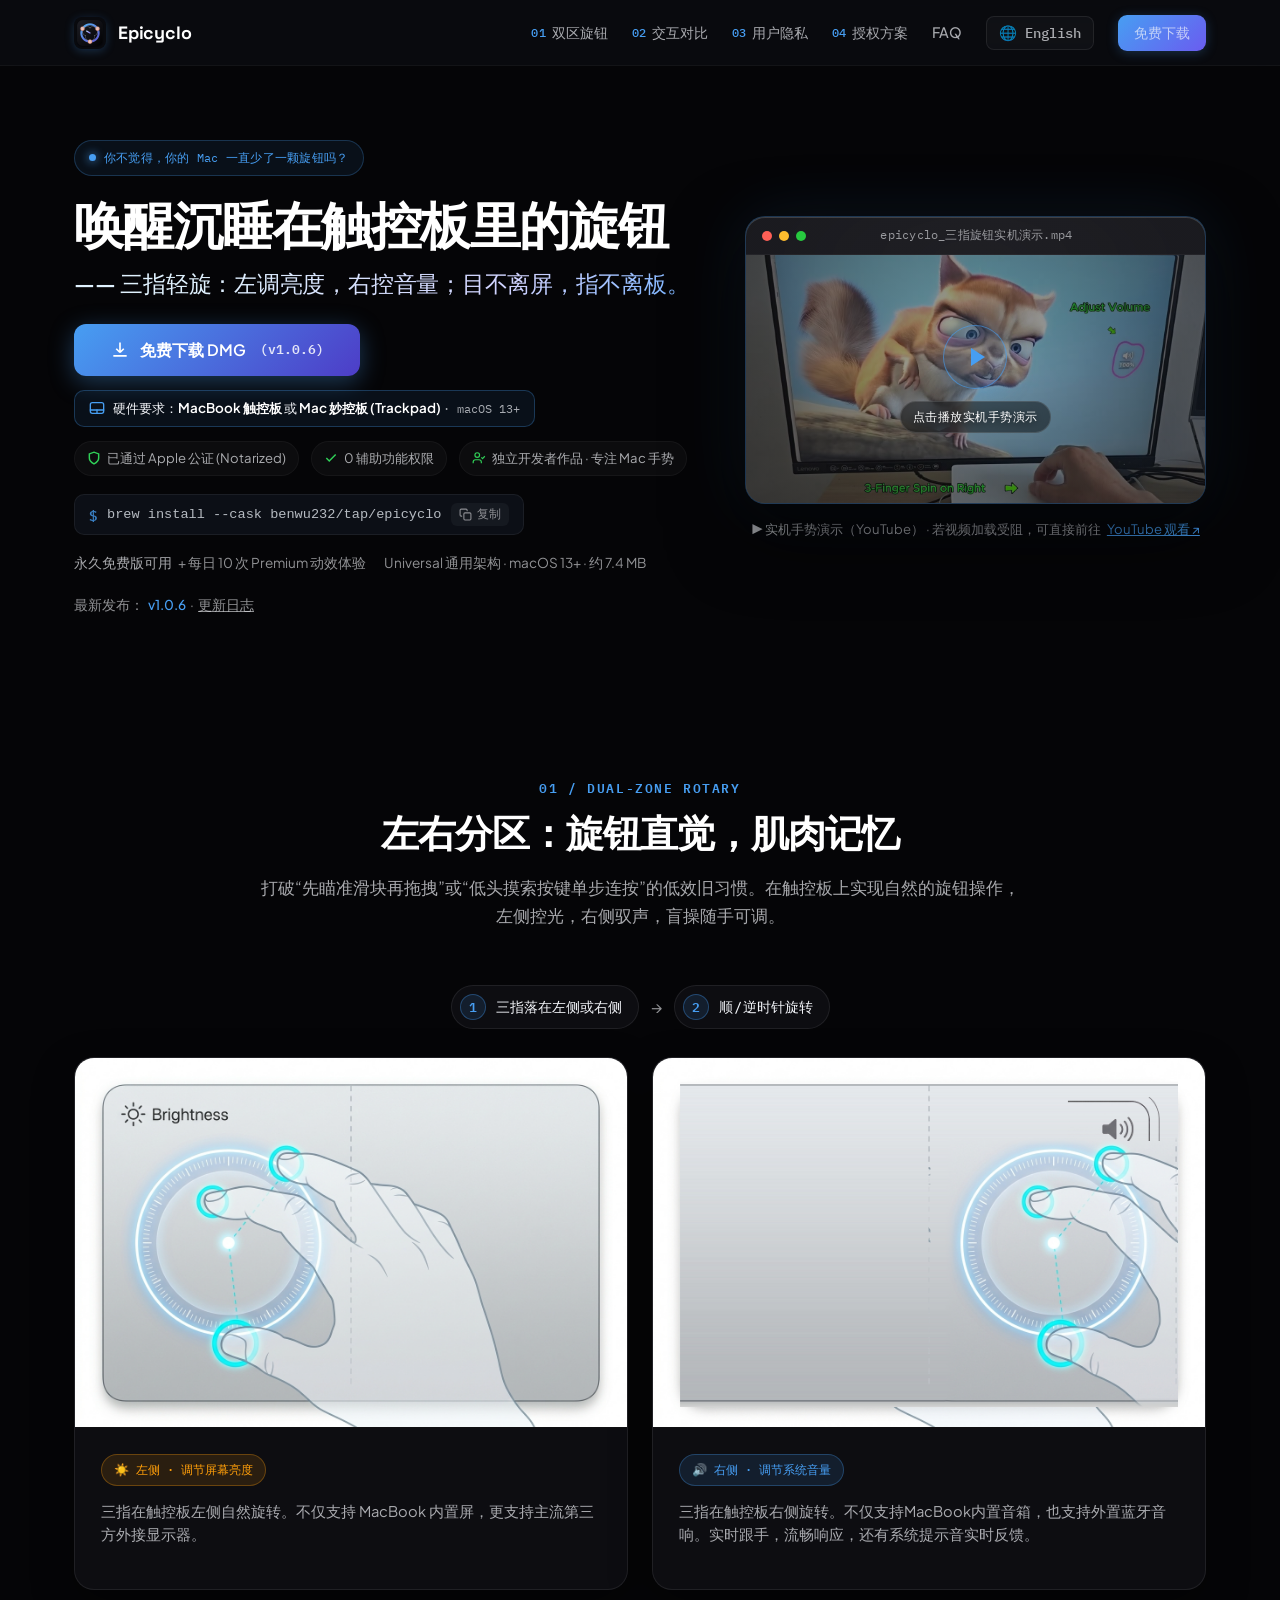
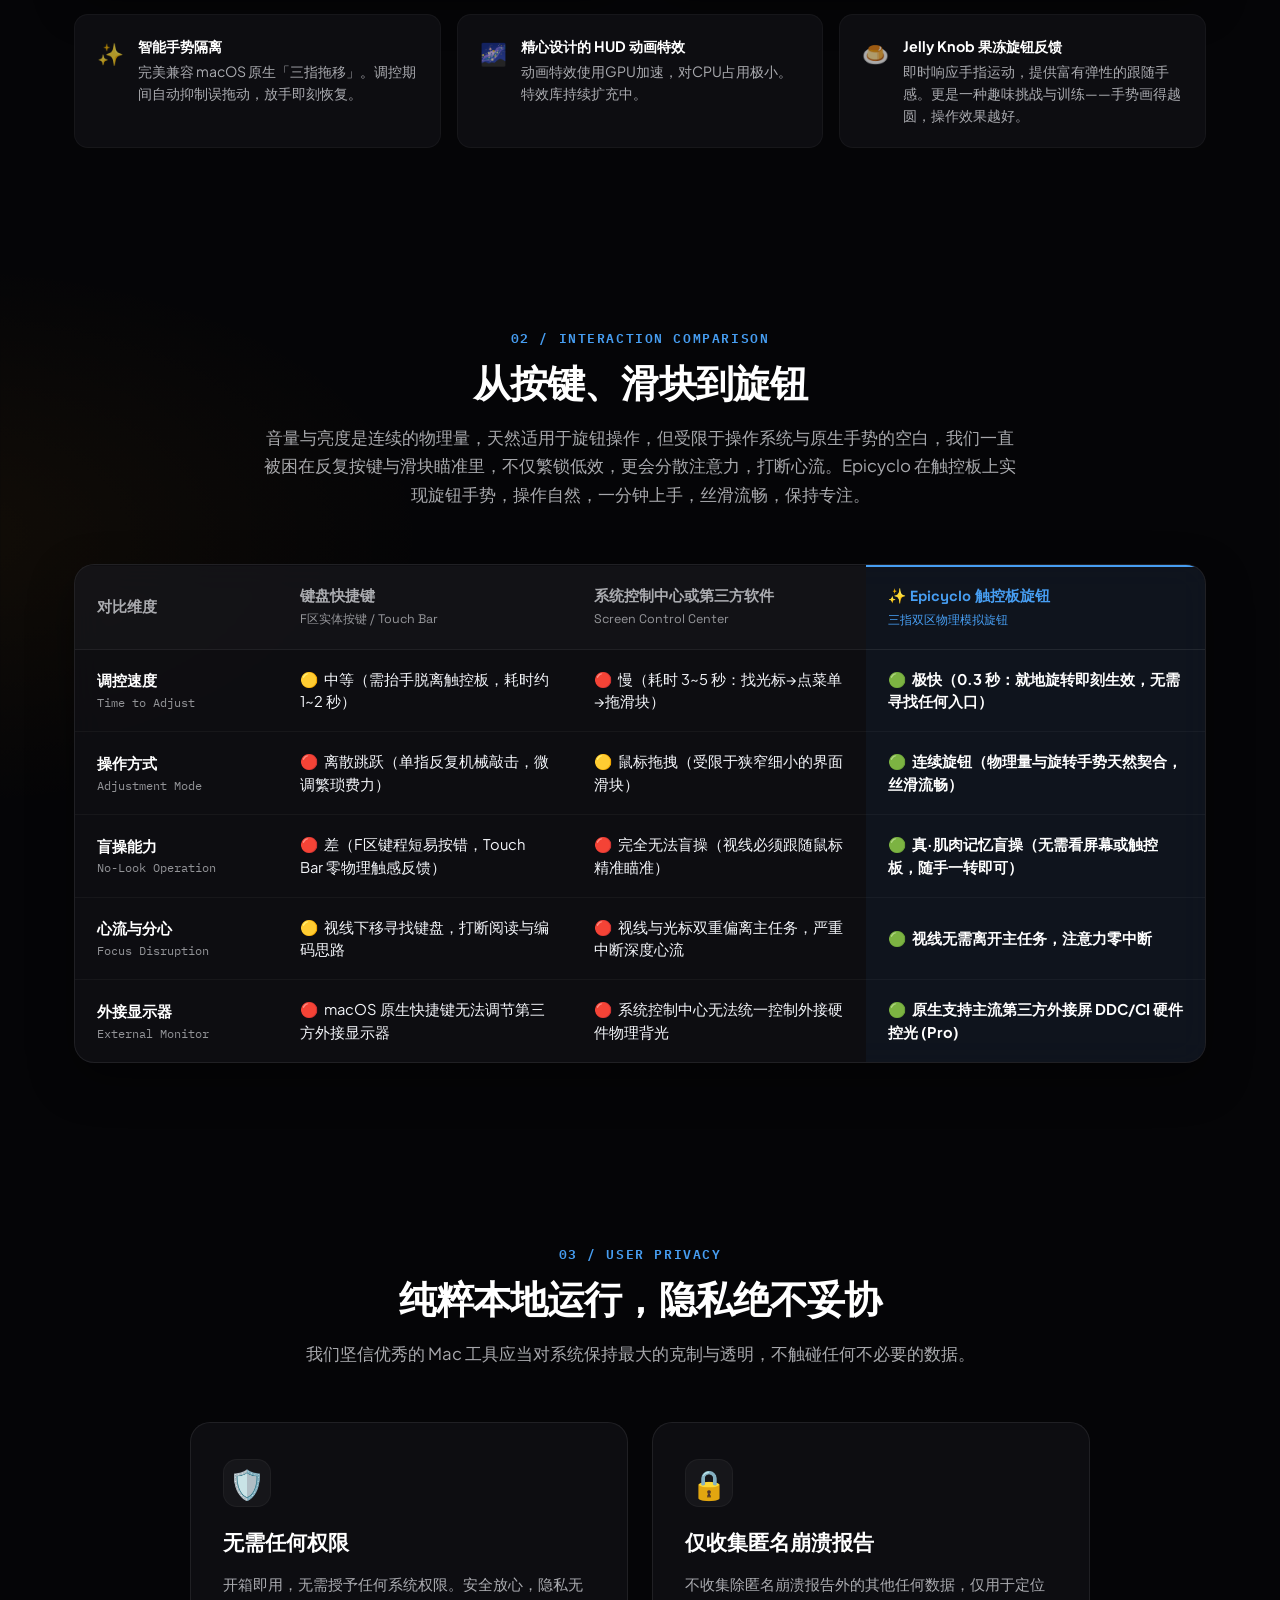
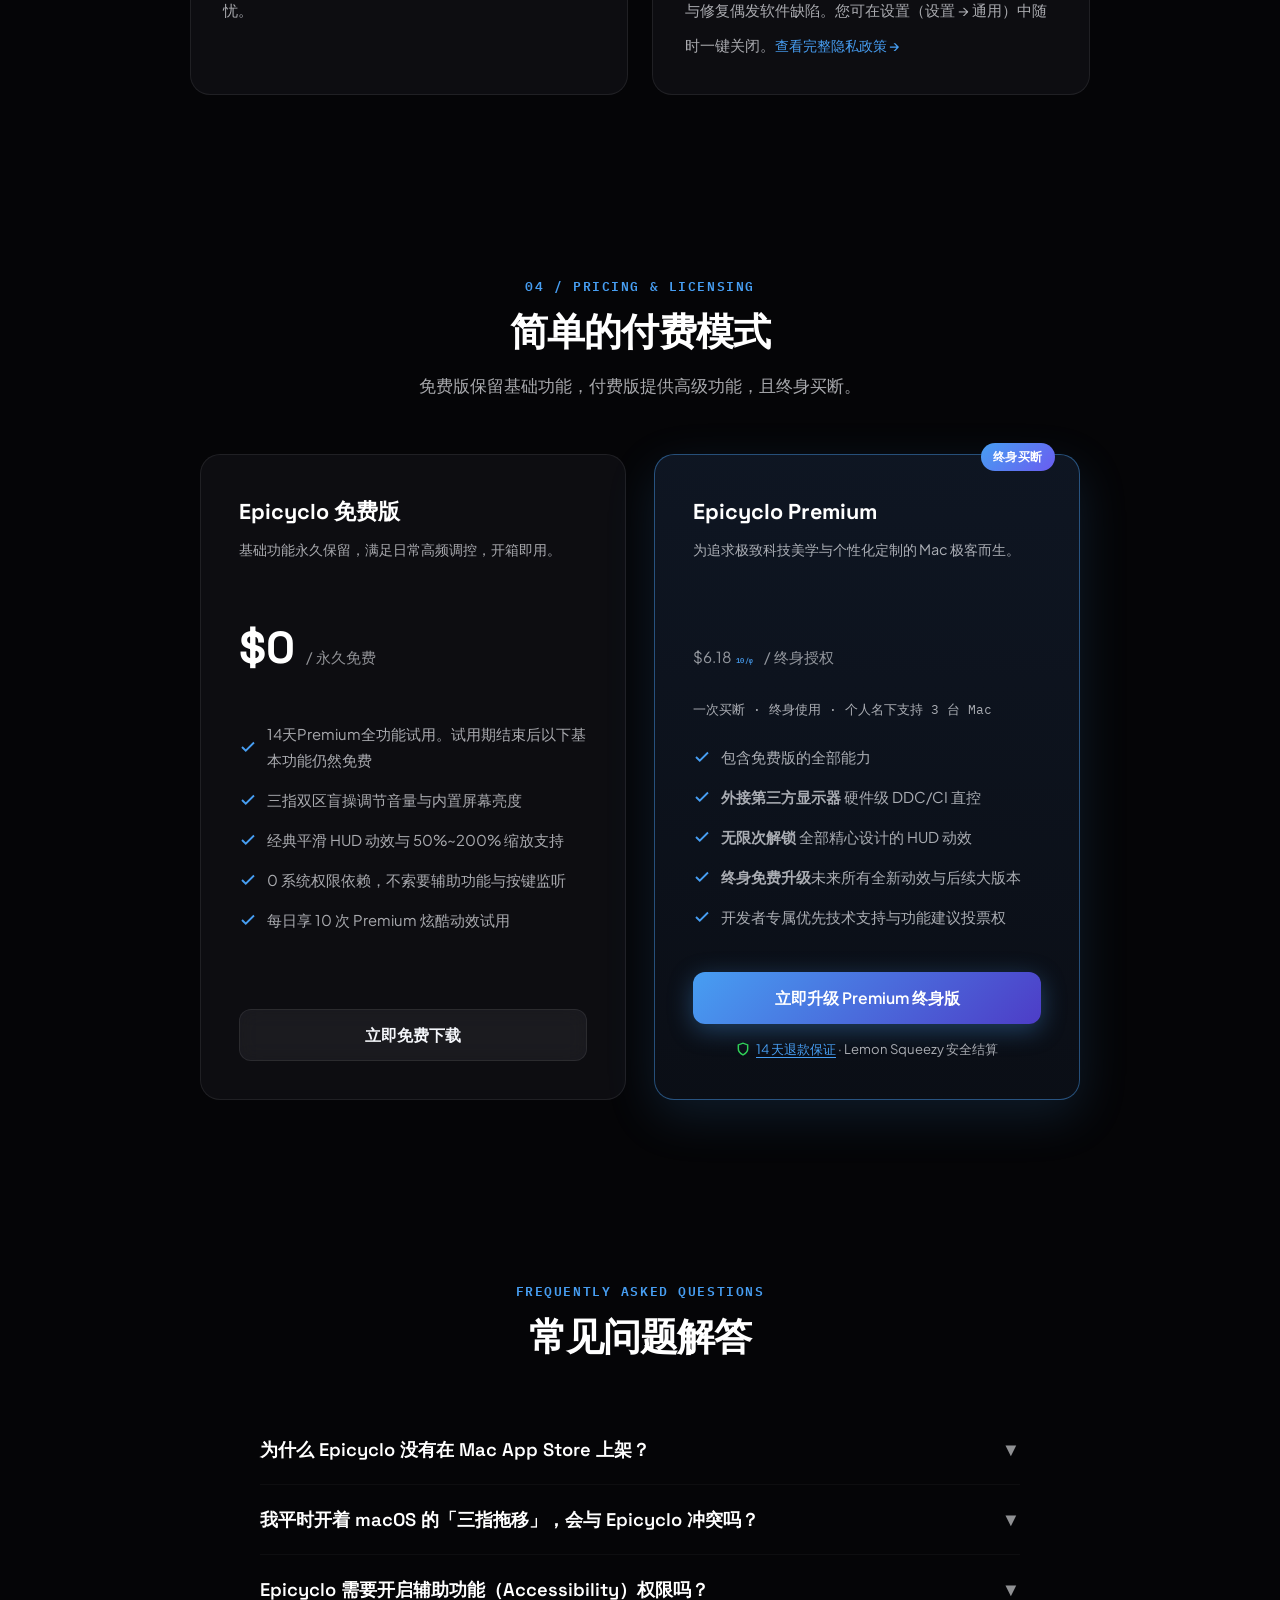
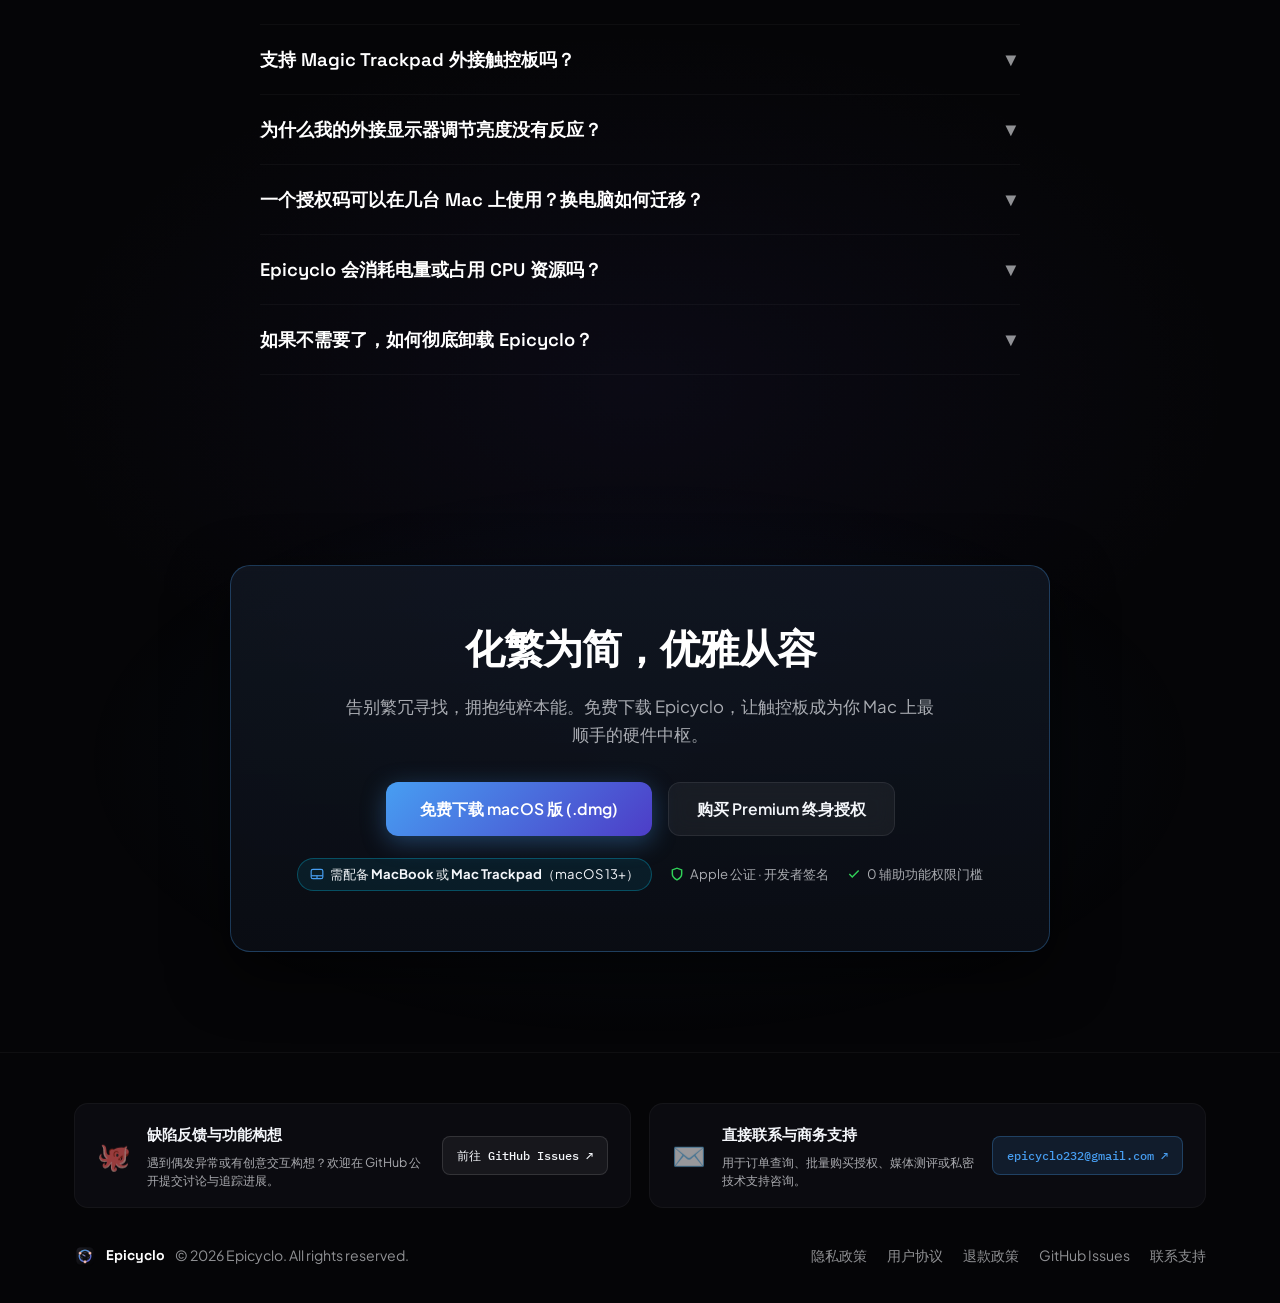
==== commit 12436a0c: "feat: embed demo video facade with YouTube player (4AWLfFuUoUA)" ====
--- a/index_zh.html
+++ b/index_zh.html
@@ -123,19 +123,24 @@
                 <span class="mac-dot yellow"></span>
                 <span class="mac-dot green"></span>
               </div>
-              <span class="video-frame-title">epicyclo_gesture_preview.mp4</span>
+              <span class="video-frame-title">epicyclo_三指旋钮实机演示.mp4</span>
               <span style="width:42px"></span>
             </div>
 
-            <div class="video-frame-body">
-              <img src="assets/appicon.png" alt="Epicyclo" class="video-watermark-icon" aria-hidden="true">
-              <div class="video-play-btn" title="演示视频即将上线" aria-label="演示视频即将上线">
-                <svg width="22" height="22" viewBox="0 0 24 24" fill="currentColor">
+            <div class="video-frame-body" id="videoContainer" role="button" tabindex="0" aria-label="点击播放实机演示" style="cursor:pointer">
+              <img src="assets/demo_thumbnail.jpg" alt="Epicyclo 触控板手势实机演示" class="video-thumbnail" loading="lazy">
+              <div class="video-overlay-tint"></div>
+              <div class="video-play-btn" title="播放演示视频" aria-label="播放演示视频">
+                <svg width="24" height="24" viewBox="0 0 24 24" fill="currentColor">
                   <polygon points="6 3 20 12 6 21 6 3"></polygon>
                 </svg>
               </div>
-              <span class="video-frame-hint">实机手势演示视频即将上线</span>
+              <span class="video-frame-hint">点击播放实机手势演示</span>
             </div>
+          </div>
+          <div class="video-network-note">
+            <span>▶️ 实机手势演示（YouTube） · 若视频加载受阻，可直接前往</span>
+            <a href="https://youtu.be/4AWLfFuUoUA" target="_blank" rel="noopener" style="color:var(--cyan);text-decoration:underline">YouTube 观看 ↗</a>
           </div>
         </div>
       </div>
@@ -715,6 +720,28 @@
         });
       }
     })();
+
+    // =========================================================================
+    // 6. Demo 视频门面点击就地加载 (Facade to YouTube iframe)
+    // =========================================================================
+    (function initVideoPlayer() {
+      var container = document.getElementById("videoContainer");
+      if (!container) return;
+      var hasLoaded = false;
+      function loadVideo() {
+        if (hasLoaded) return;
+        hasLoaded = true;
+        container.style.cursor = "default";
+        container.innerHTML = '<iframe src="https://www.youtube-nocookie.com/embed/4AWLfFuUoUA?autoplay=1&mute=1&loop=1&playlist=4AWLfFuUoUA&playsinline=1&rel=0&modestbranding=1" title="Epicyclo 三指旋钮实机演示" frameborder="0" allow="accelerometer; autoplay; clipboard-write; encrypted-media; gyroscope; picture-in-picture; web-share" allowfullscreen style="width:100%;height:100%;border:none;display:block;"></iframe>';
+      }
+      container.addEventListener("click", loadVideo);
+      container.addEventListener("keydown", function(e) {
+        if (e.key === "Enter" || e.key === " ") {
+          e.preventDefault();
+          loadVideo();
+        }
+      });
+    })();
   </script>
 
 
--- a/style.css
+++ b/style.css
@@ -578,34 +578,84 @@
   width: 64px;
   height: 64px;
   border-radius: 50%;
-  background: rgba(71, 158, 242, 0.14);
-  border: 1.5px solid rgba(71, 158, 242, 0.5);
+  background: rgba(71, 158, 242, 0.2);
+  border: 1.5px solid rgba(71, 158, 242, 0.6);
   display: flex;
   align-items: center;
   justify-content: center;
   color: var(--cyan);
-  box-shadow: 0 0 28px rgba(71, 158, 242, 0.3);
+  box-shadow: 0 0 28px rgba(71, 158, 242, 0.35);
   margin-bottom: 12px;
-  transition: transform 0.3s cubic-bezier(0.16, 1, 0.3, 1), background 0.3s ease;
+  transition: transform 0.3s cubic-bezier(0.16, 1, 0.3, 1), background 0.3s ease, box-shadow 0.3s ease;
   z-index: 2;
+  cursor: pointer;
 }
 
 .trackpad-podium:hover .video-play-btn {
-  transform: scale(1.08);
-  background: rgba(71, 158, 242, 0.25);
-  box-shadow: 0 0 38px rgba(71, 158, 242, 0.5);
+  transform: scale(1.1);
+  background: rgba(71, 158, 242, 0.35);
+  box-shadow: 0 0 42px rgba(71, 158, 242, 0.6);
 }
 
 .video-play-btn svg {
   margin-left: 3px;
 }
 
+.video-thumbnail {
+  position: absolute;
+  top: 0;
+  left: 0;
+  width: 100%;
+  height: 100%;
+  object-fit: cover;
+  transition: transform 0.6s cubic-bezier(0.16, 1, 0.3, 1);
+  z-index: 1;
+}
+
+.trackpad-podium:hover .video-thumbnail {
+  transform: scale(1.04);
+}
+
+.video-overlay-tint {
+  position: absolute;
+  top: 0;
+  left: 0;
+  width: 100%;
+  height: 100%;
+  background: radial-gradient(circle at center, rgba(12, 12, 17, 0.35) 0%, rgba(12, 12, 17, 0.65) 100%);
+  z-index: 1;
+  transition: background 0.3s ease;
+  pointer-events: none;
+}
+
+.trackpad-podium:hover .video-overlay-tint {
+  background: radial-gradient(circle at center, rgba(12, 12, 17, 0.2) 0%, rgba(12, 12, 17, 0.5) 100%);
+}
+
 .video-frame-hint {
   font-family: var(--font-mono);
   font-size: 0.78rem;
-  color: var(--ink-2);
+  color: #ffffff;
+  text-shadow: 0 2px 8px rgba(0, 0, 0, 0.8);
   letter-spacing: 0.04em;
   z-index: 2;
+  background: rgba(0, 0, 0, 0.45);
+  padding: 4px 12px;
+  border-radius: 999px;
+  border: 1px solid rgba(255, 255, 255, 0.12);
+  backdrop-filter: blur(8px);
+  -webkit-backdrop-filter: blur(8px);
+}
+
+.video-network-note {
+  margin-top: 14px;
+  font-size: 0.82rem;
+  color: var(--ink-2);
+  display: inline-flex;
+  align-items: center;
+  justify-content: center;
+  gap: 6px;
+  text-align: center;
 }
 
 .video-watermark-icon {
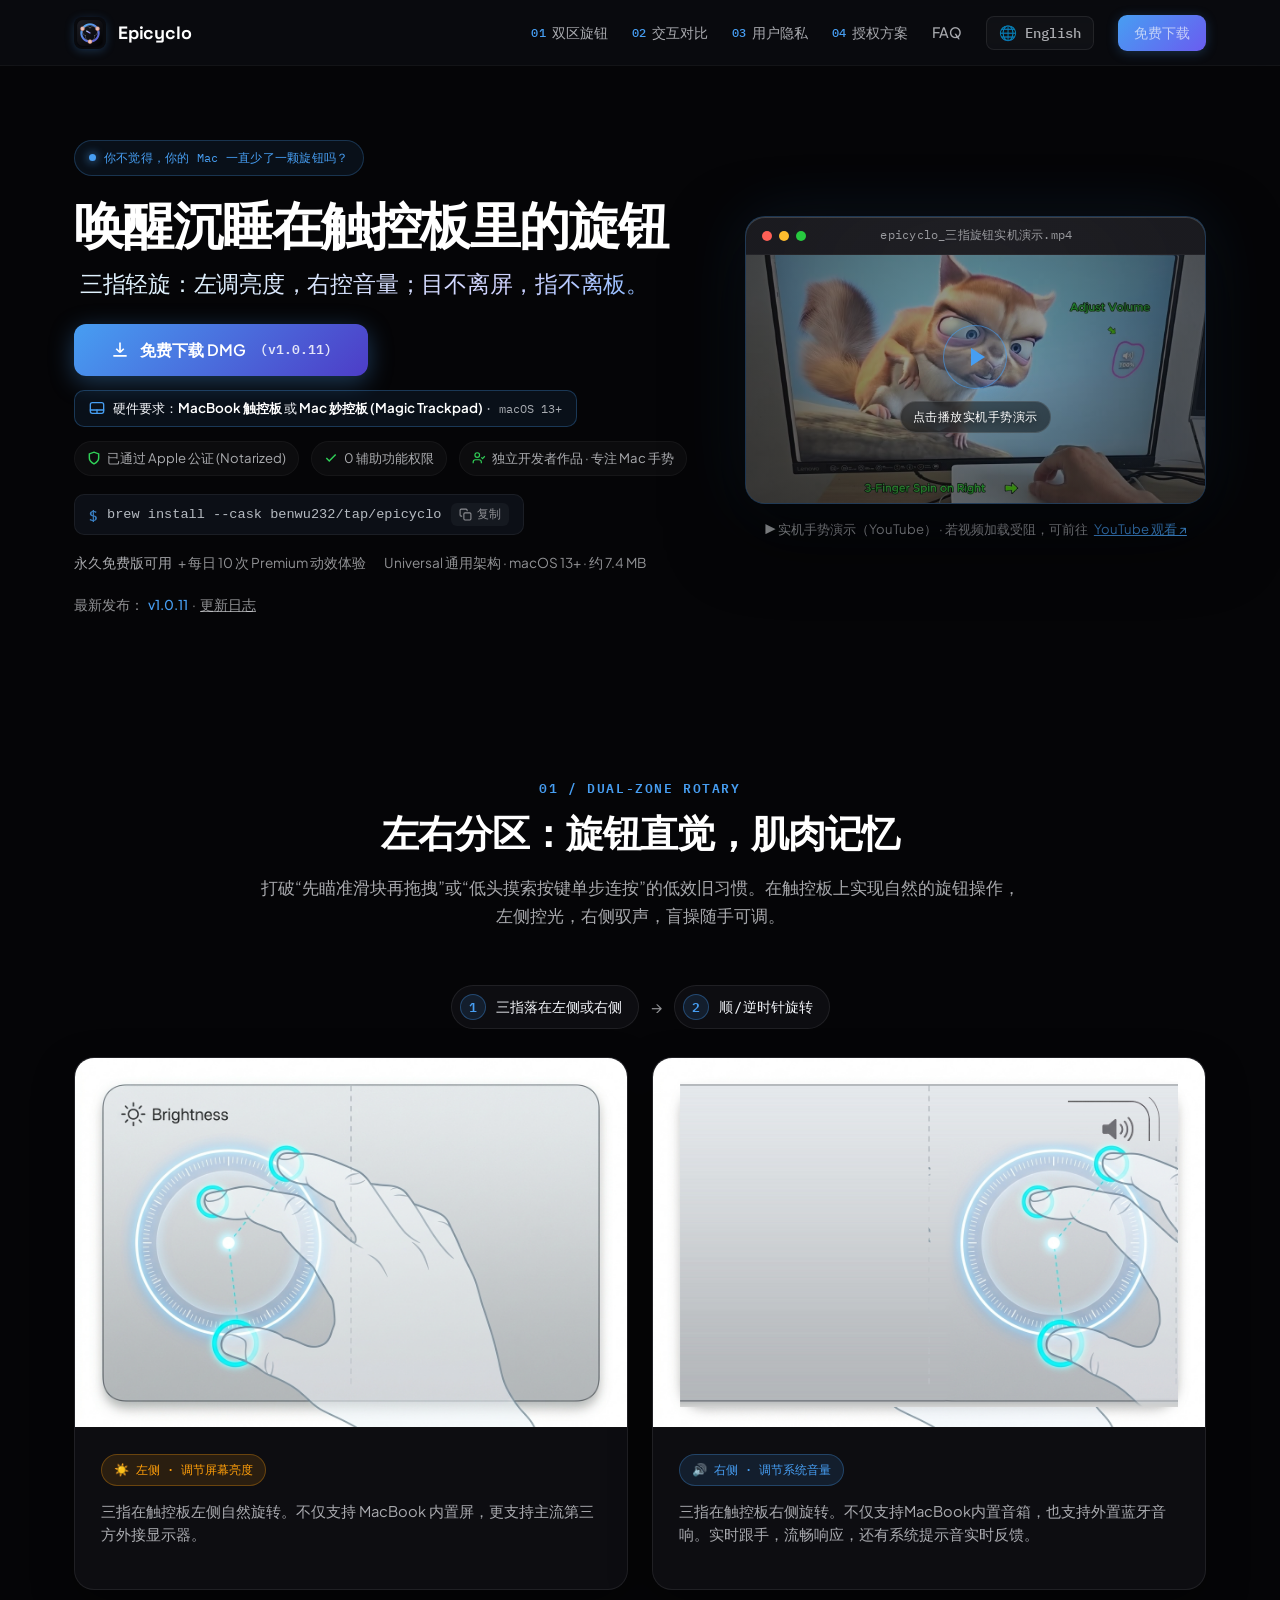
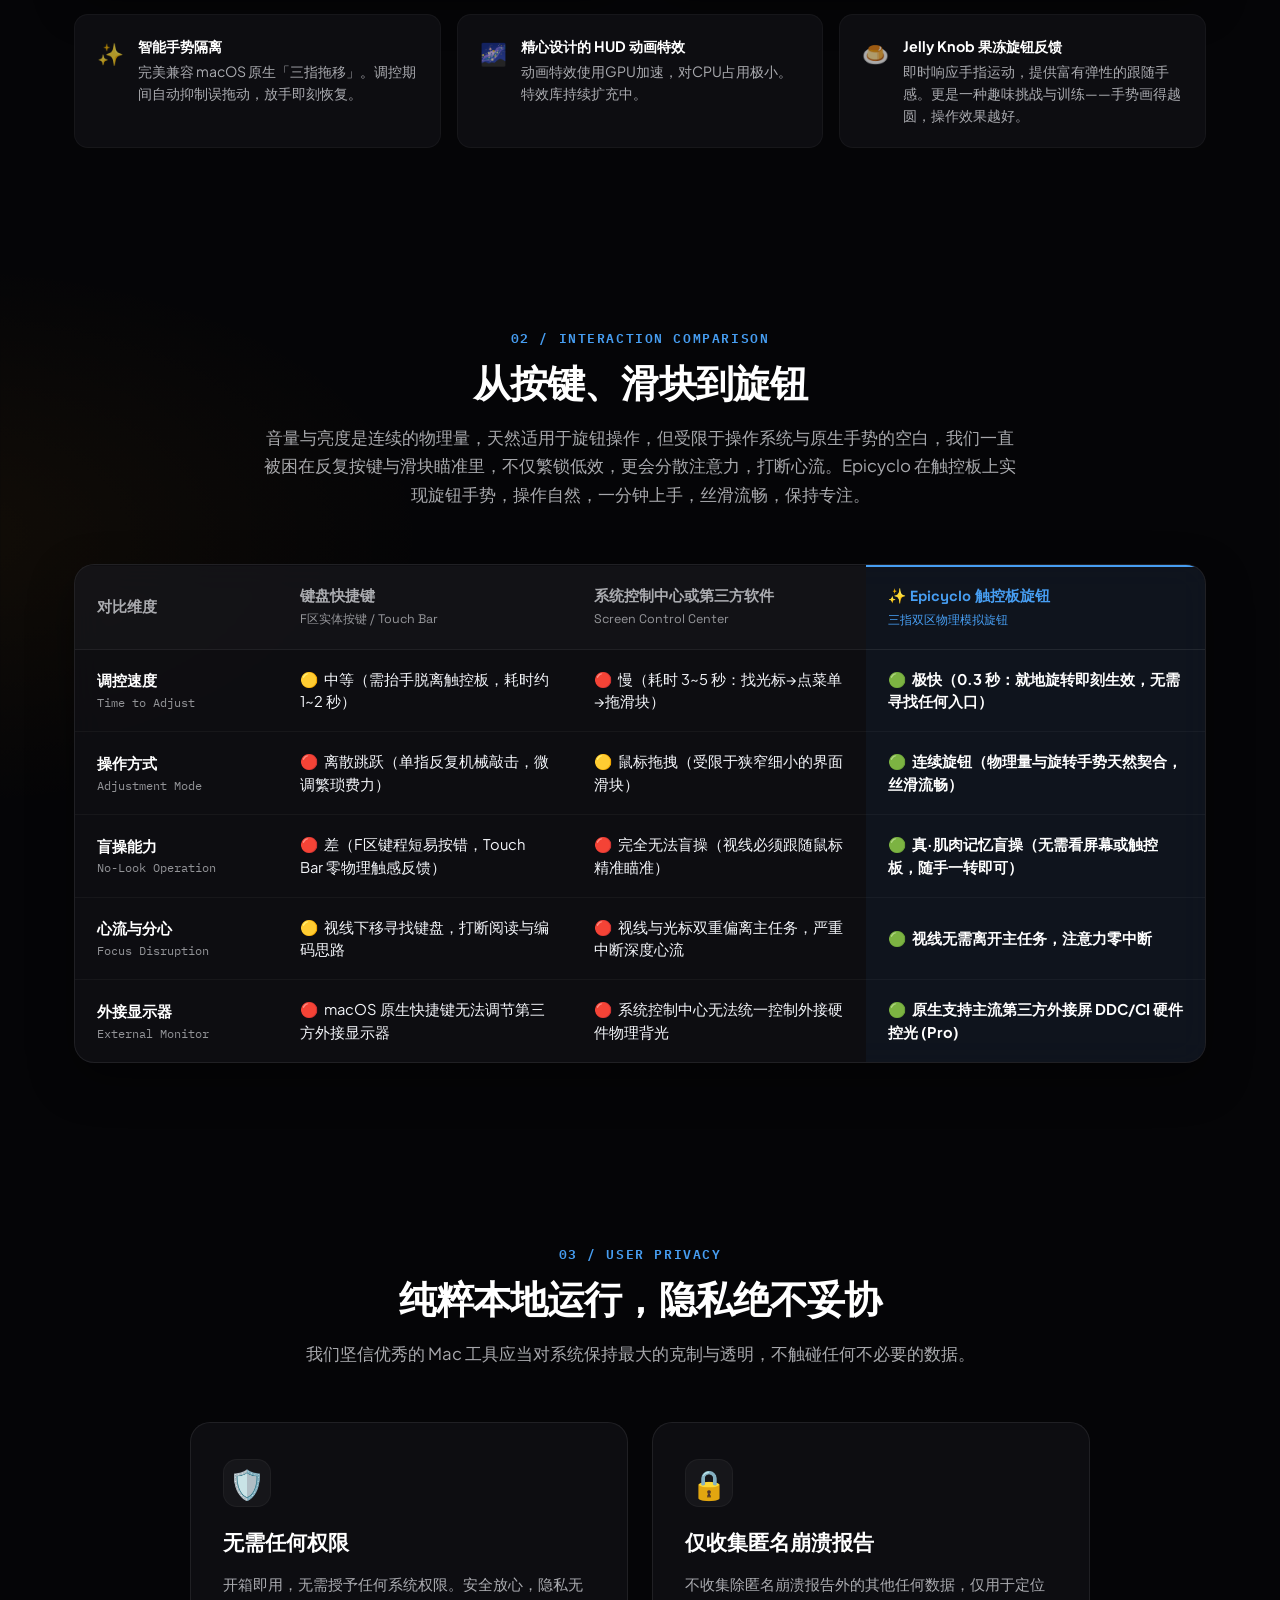
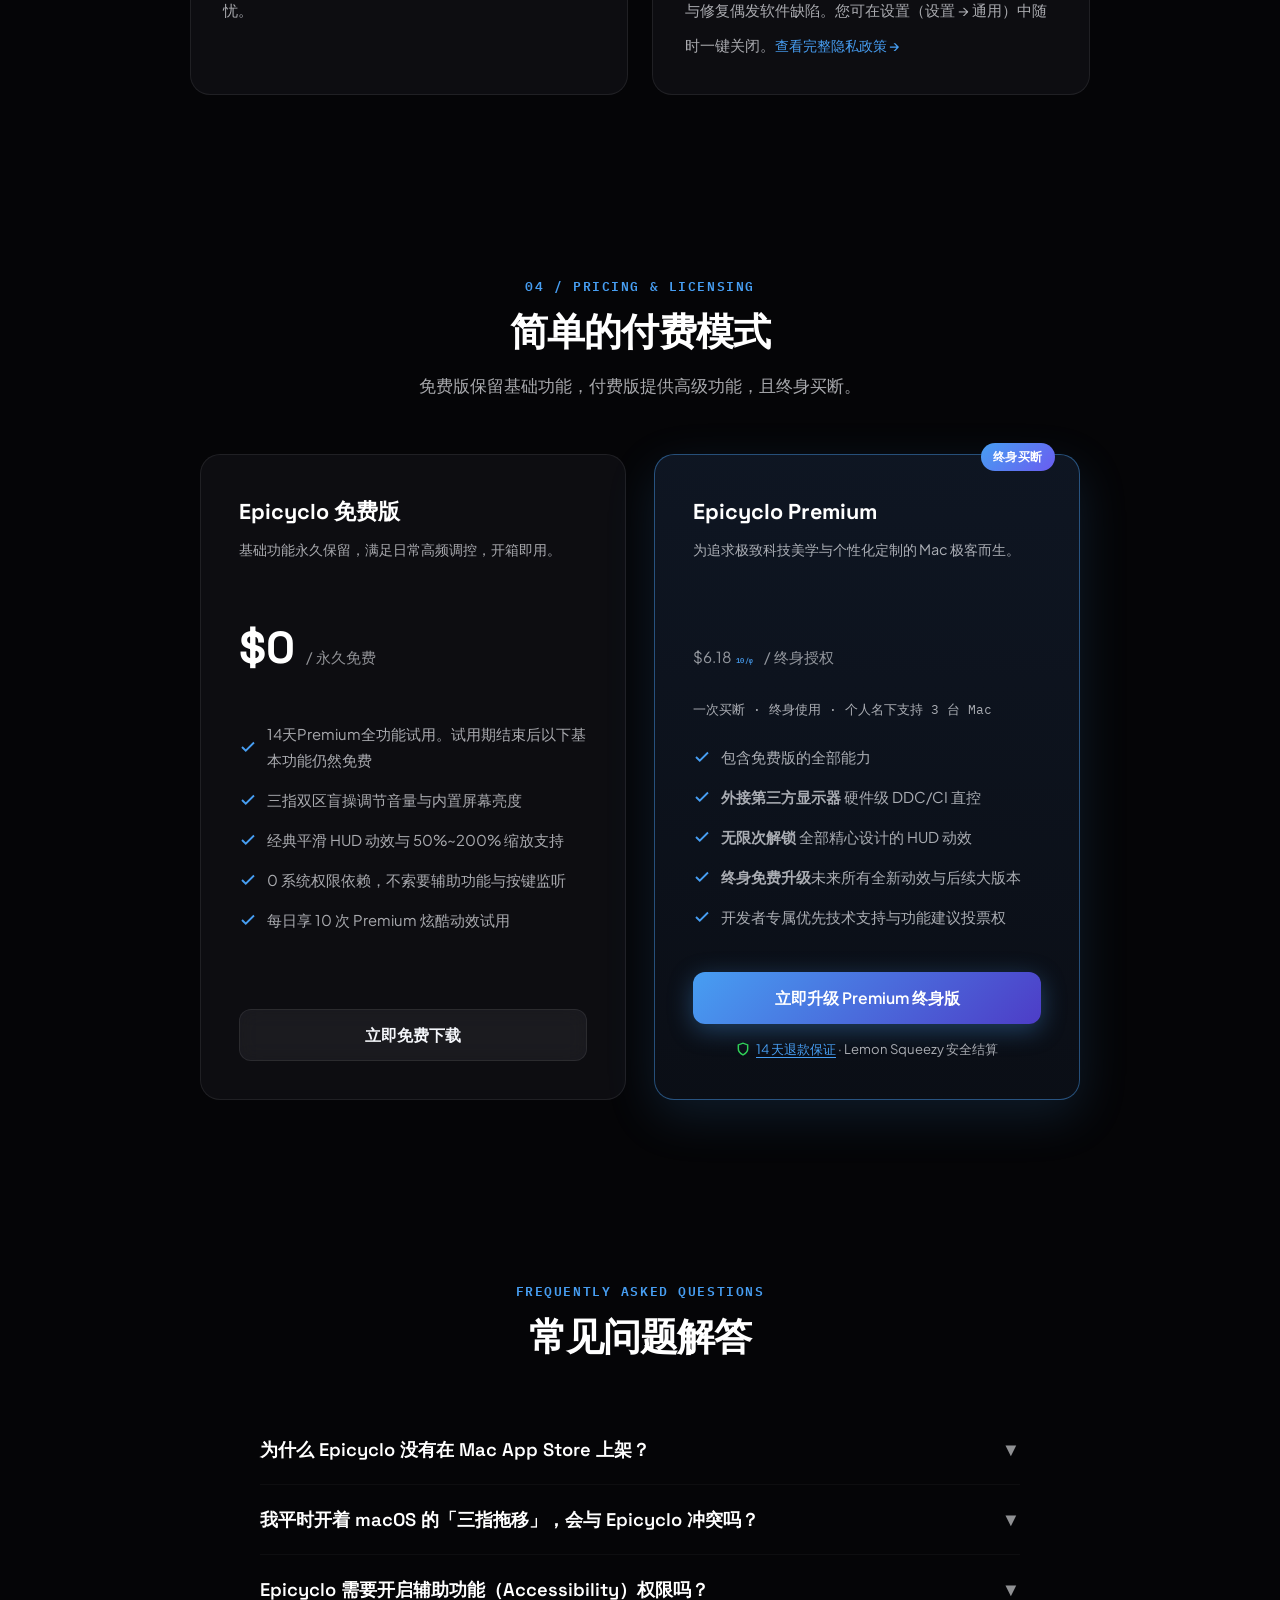
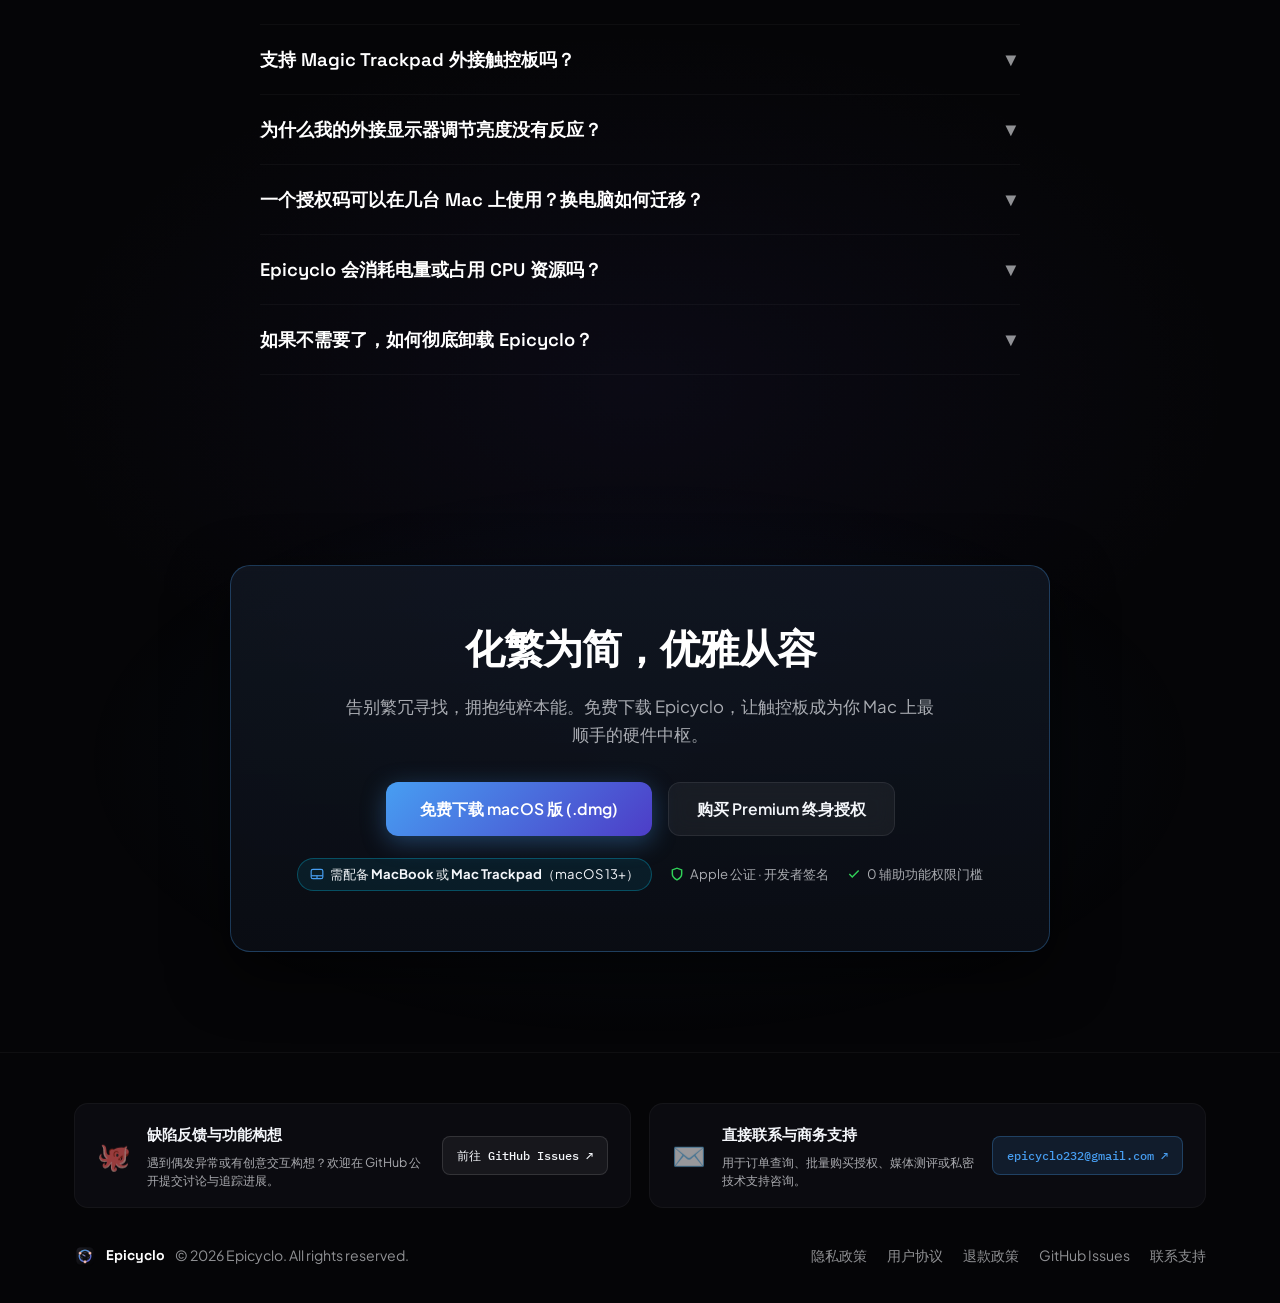
==== commit 84585662: "chore: update download links and version numbers to v1.0.11 in HTML files" ====
--- a/index_zh.html
+++ b/index_zh.html
@@ -59,16 +59,15 @@
           </div>
 
           <h1>
-            唤醒沉睡在触控板里的旋钮<br>
-            <span class="hero-subtitle">—— 三指轻旋：左调亮度，右控音量；目不离屏，指不离板。</span></h1>
+            唤醒沉睡在触控板里的旋钮<br><span class="hero-subtitle">&nbsp;三指轻旋：左调亮度，右控音量；目不离屏，指不离板。</span></h1>
 
           <div class="hero-actions" id="download">
-            <a href="https://github.com/benwu232/Epicyclo/releases/download/v1.0.6/Epicyclo_v1.0.6.dmg" class="btn btn-primary" id="heroDownloadBtn" download="" title="直接下载 Epicyclo_v1.0.6.dmg" style="padding:0 36px;height:52px">
+            <a href="https://github.com/benwu232/Epicyclo/releases/download/v1.0.11/Epicyclo_v1.0.11.dmg" class="btn btn-primary" id="heroDownloadBtn" download="" title="直接下载 Epicyclo_v1.0.11.dmg" style="padding:0 36px;height:52px">
               <svg width="20" height="20" fill="none" stroke="currentColor" stroke-width="2" viewBox="0 0 24 24" aria-hidden="true">
                 <path d="M12 3v12m0 0l-4.5-4.5M12 15l4.5-4.5M4 19h16"></path>
               </svg>
               <span>免费下载 DMG</span>
-              <span class="mono" id="heroVersionTag" style="font-size:0.84em;opacity:0.85;margin-left:4px">(v1.0.6)</span>
+              <span class="mono" id="heroVersionTag" style="font-size:0.84em;opacity:0.85;margin-left:4px">(v1.0.11)</span>
             </a>
             <div class="hero-hw-req" role="note" aria-label="硬件需求">
               <svg width="16" height="16" viewBox="0 0 24 24" fill="none" stroke="currentColor" stroke-width="2" stroke-linecap="round" stroke-linejoin="round" aria-hidden="true">
@@ -76,7 +75,7 @@
                 <line x1="2" y1="15" x2="22" y2="15"></line>
                 <line x1="12" y1="15" x2="12" y2="20"></line>
               </svg>
-              <span>硬件要求：<b>MacBook 触控板</b> 或 <b>Mac 妙控板 (Trackpad)</b> <span class="hw-os">· macOS 13+</span></span>
+              <span>硬件要求：<b>MacBook 触控板</b> 或 <b>Mac 妙控板 (Magic Trackpad)</b> <span class="hw-os">· macOS 13+</span></span>
             </div>
           </div>
 
@@ -110,7 +109,7 @@
           <p class="hero-meta">
             <span><b>永久免费版可用</b> + 每日 10 次 Premium 动效体验</span>
             <span>Universal 通用架构 · macOS 13+ · 约 7.4 MB</span>
-            <span id="versionMeta" style="display:inline-flex;align-items:center;gap:4px">最新发布：<b id="versionNumber" style="color:var(--cyan)">v1.0.6</b> · <a class="release-notes-link" href="https://github.com/benwu232/Epicyclo/releases" target="_blank" rel="noopener" style="text-decoration:underline">更新日志</a></span>
+            <span id="versionMeta" style="display:inline-flex;align-items:center;gap:4px">最新发布：<b id="versionNumber" style="color:var(--cyan)">v1.0.11</b> · <a class="release-notes-link" href="https://github.com/benwu232/Epicyclo/releases" target="_blank" rel="noopener" style="text-decoration:underline">更新日志</a></span>
           </p>
         </div>
 
@@ -139,7 +138,7 @@
             </div>
           </div>
           <div class="video-network-note">
-            <span>▶️ 实机手势演示（YouTube） · 若视频加载受阻，可直接前往</span>
+            <span>▶️ 实机手势演示（YouTube） · 若视频加载受阻，可前往</span>
             <a href="https://youtu.be/4AWLfFuUoUA" target="_blank" rel="noopener" style="color:var(--cyan);text-decoration:underline">YouTube 观看 ↗</a>
           </div>
         </div>
@@ -497,7 +496,7 @@
           告别繁冗寻找，拥抱纯粹本能。免费下载 Epicyclo，让触控板成为你 Mac 上最顺手的硬件中枢。
         </p>
         <div style="display:flex;justify-content:center;gap:16px;flex-wrap:wrap">
-          <a href="https://github.com/benwu232/Epicyclo/releases/download/v1.0.6/Epicyclo_v1.0.6.dmg" class="btn btn-primary" style="height:54px;padding:0 34px" download="" title="直接下载 Epicyclo_v1.0.6.dmg">
+          <a href="https://github.com/benwu232/Epicyclo/releases/download/v1.0.11/Epicyclo_v1.0.11.dmg" class="btn btn-primary" style="height:54px;padding:0 34px" download="" title="直接下载 Epicyclo_v1.0.11.dmg">
             免费下载 macOS 版 (.dmg)
           </a>
           <a href="https://benwu232.lemonsqueezy.com/checkout/buy/b0cc2a02-a466-4e4f-be09-2d57956056a3" target="_blank" rel="noopener" class="btn btn-secondary" style="height:54px">
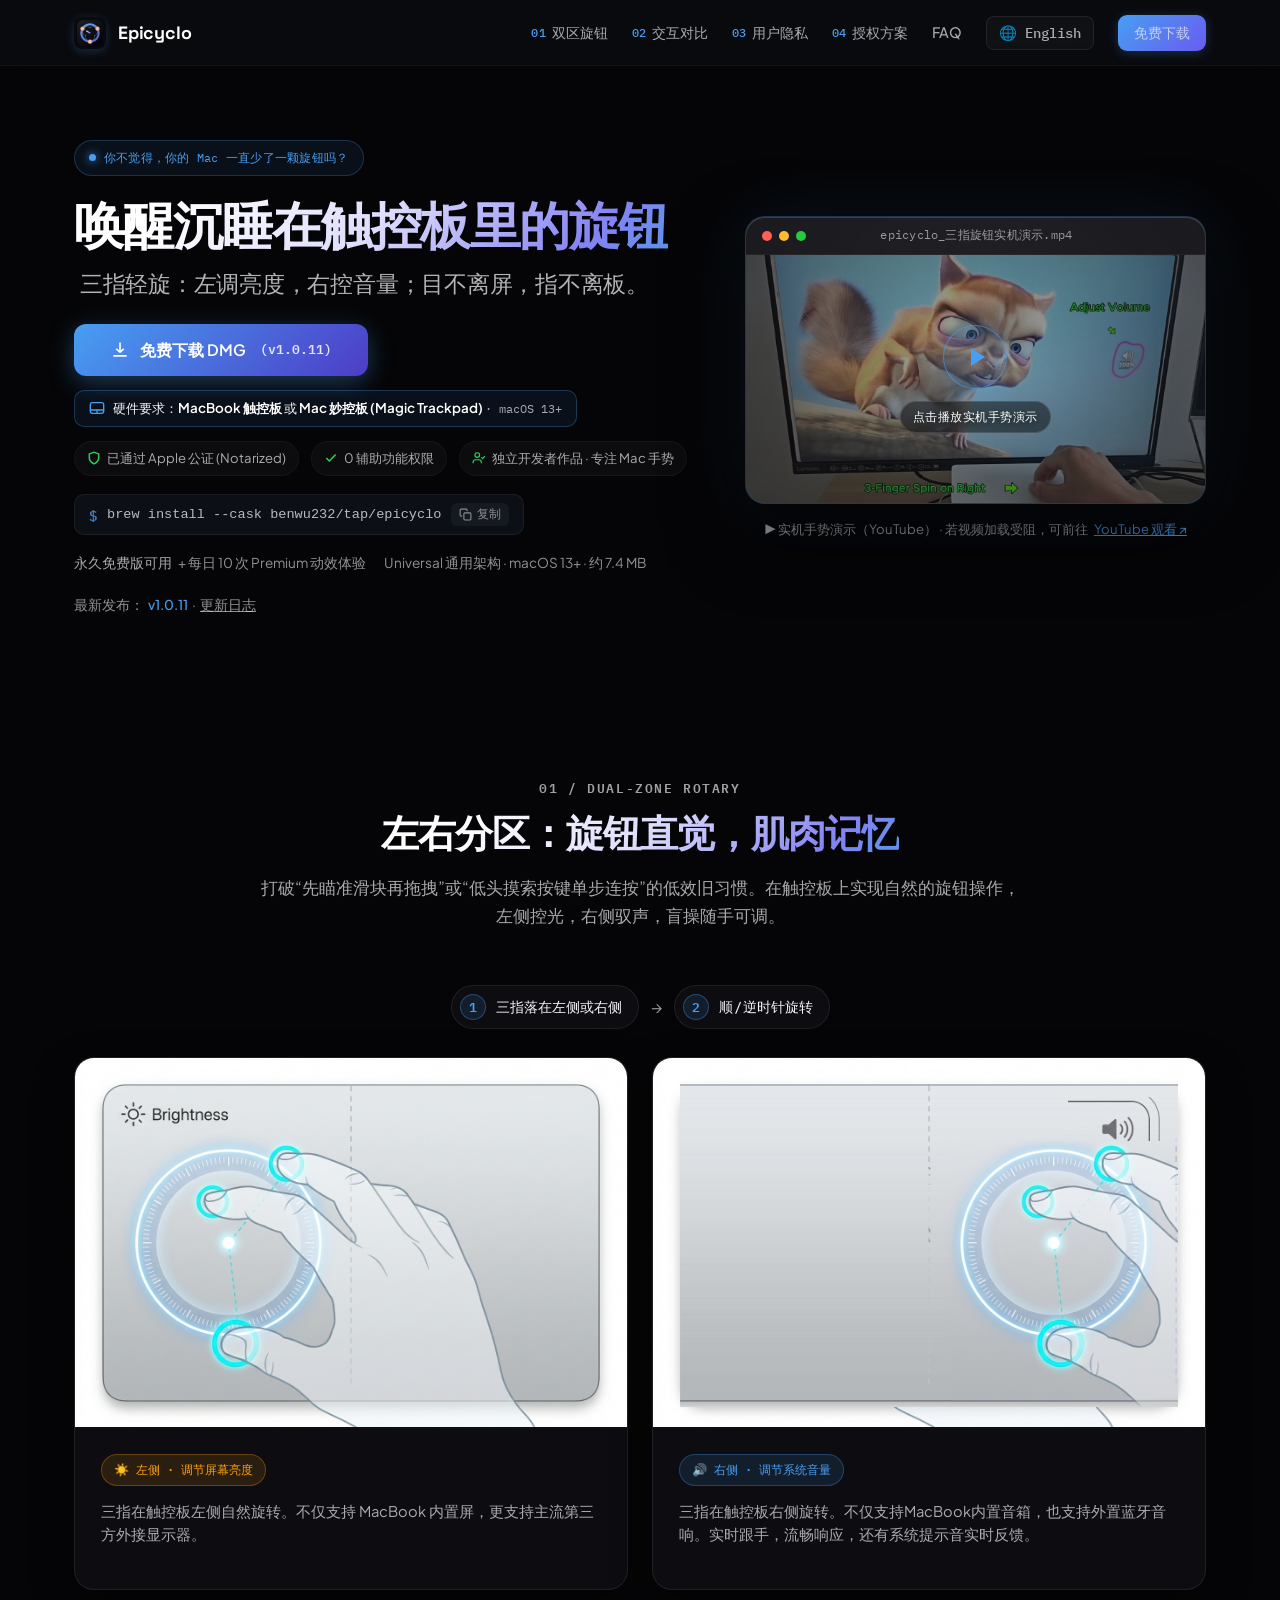
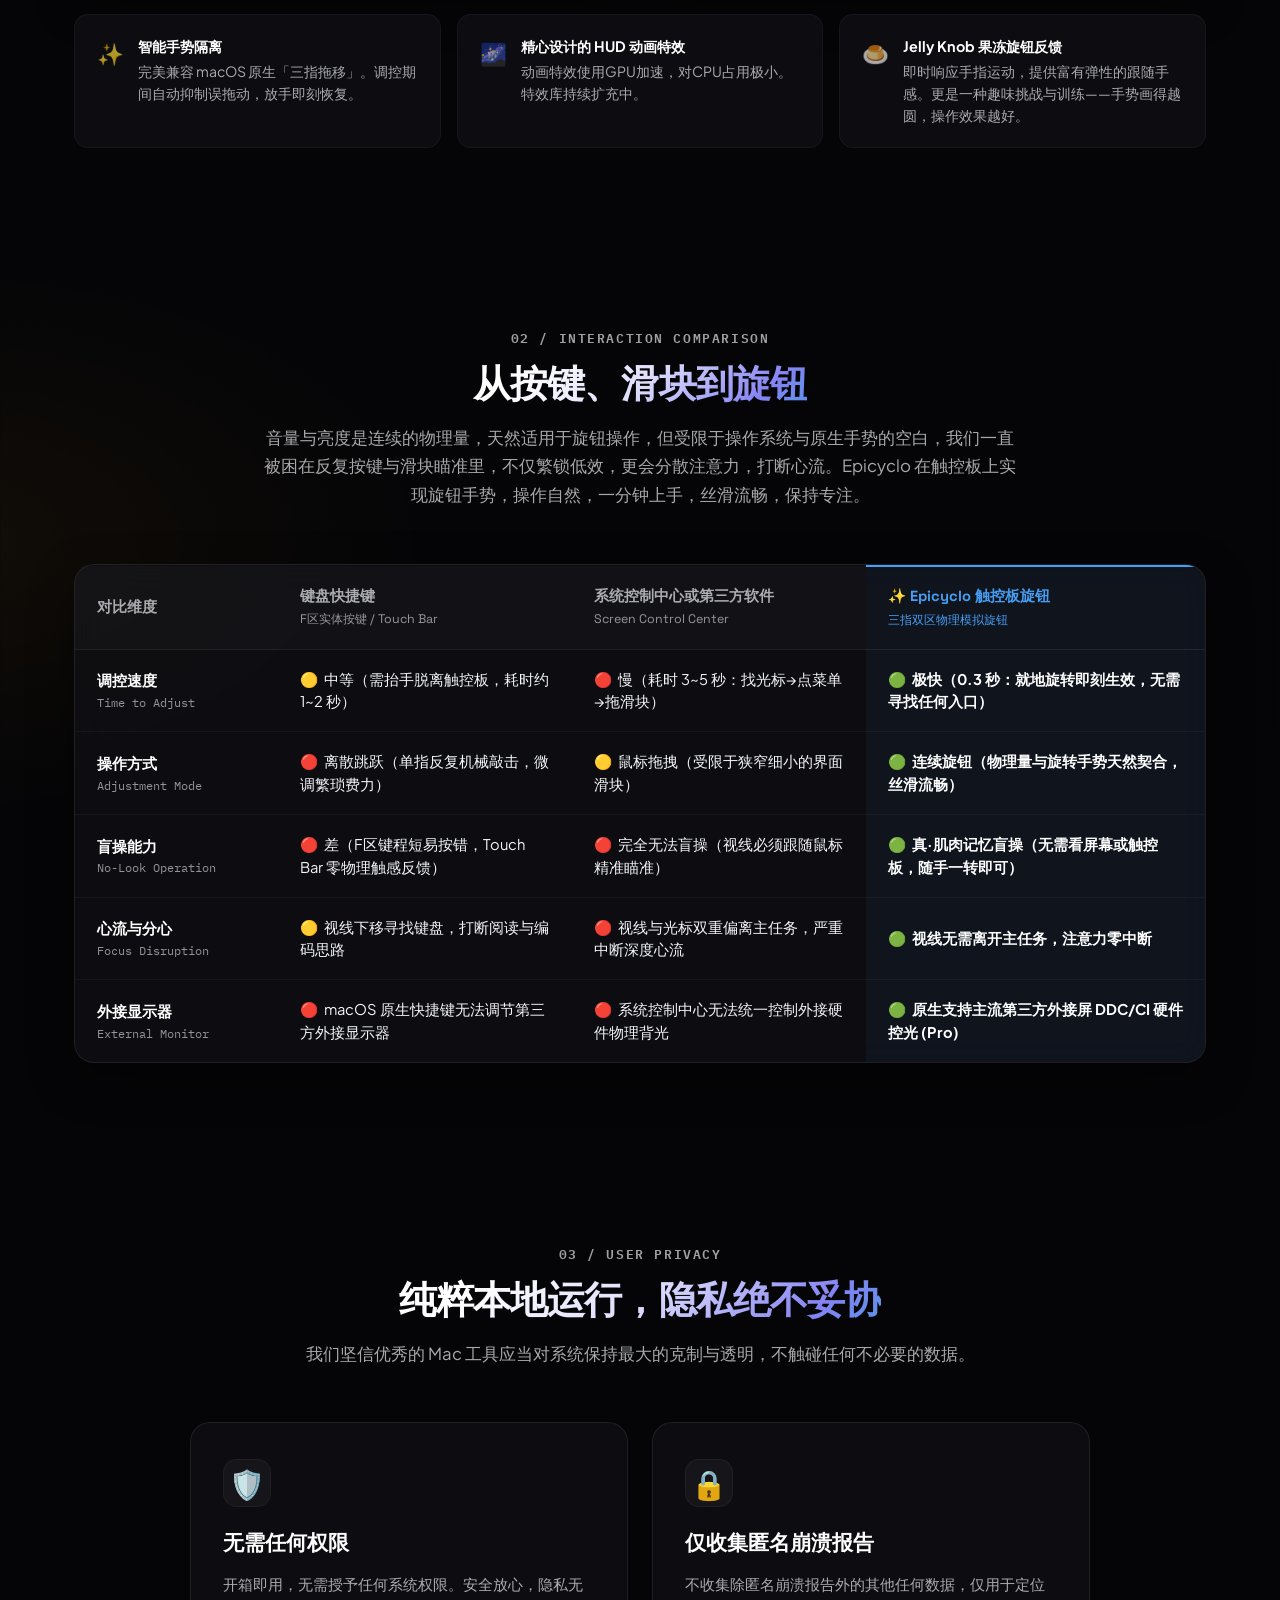
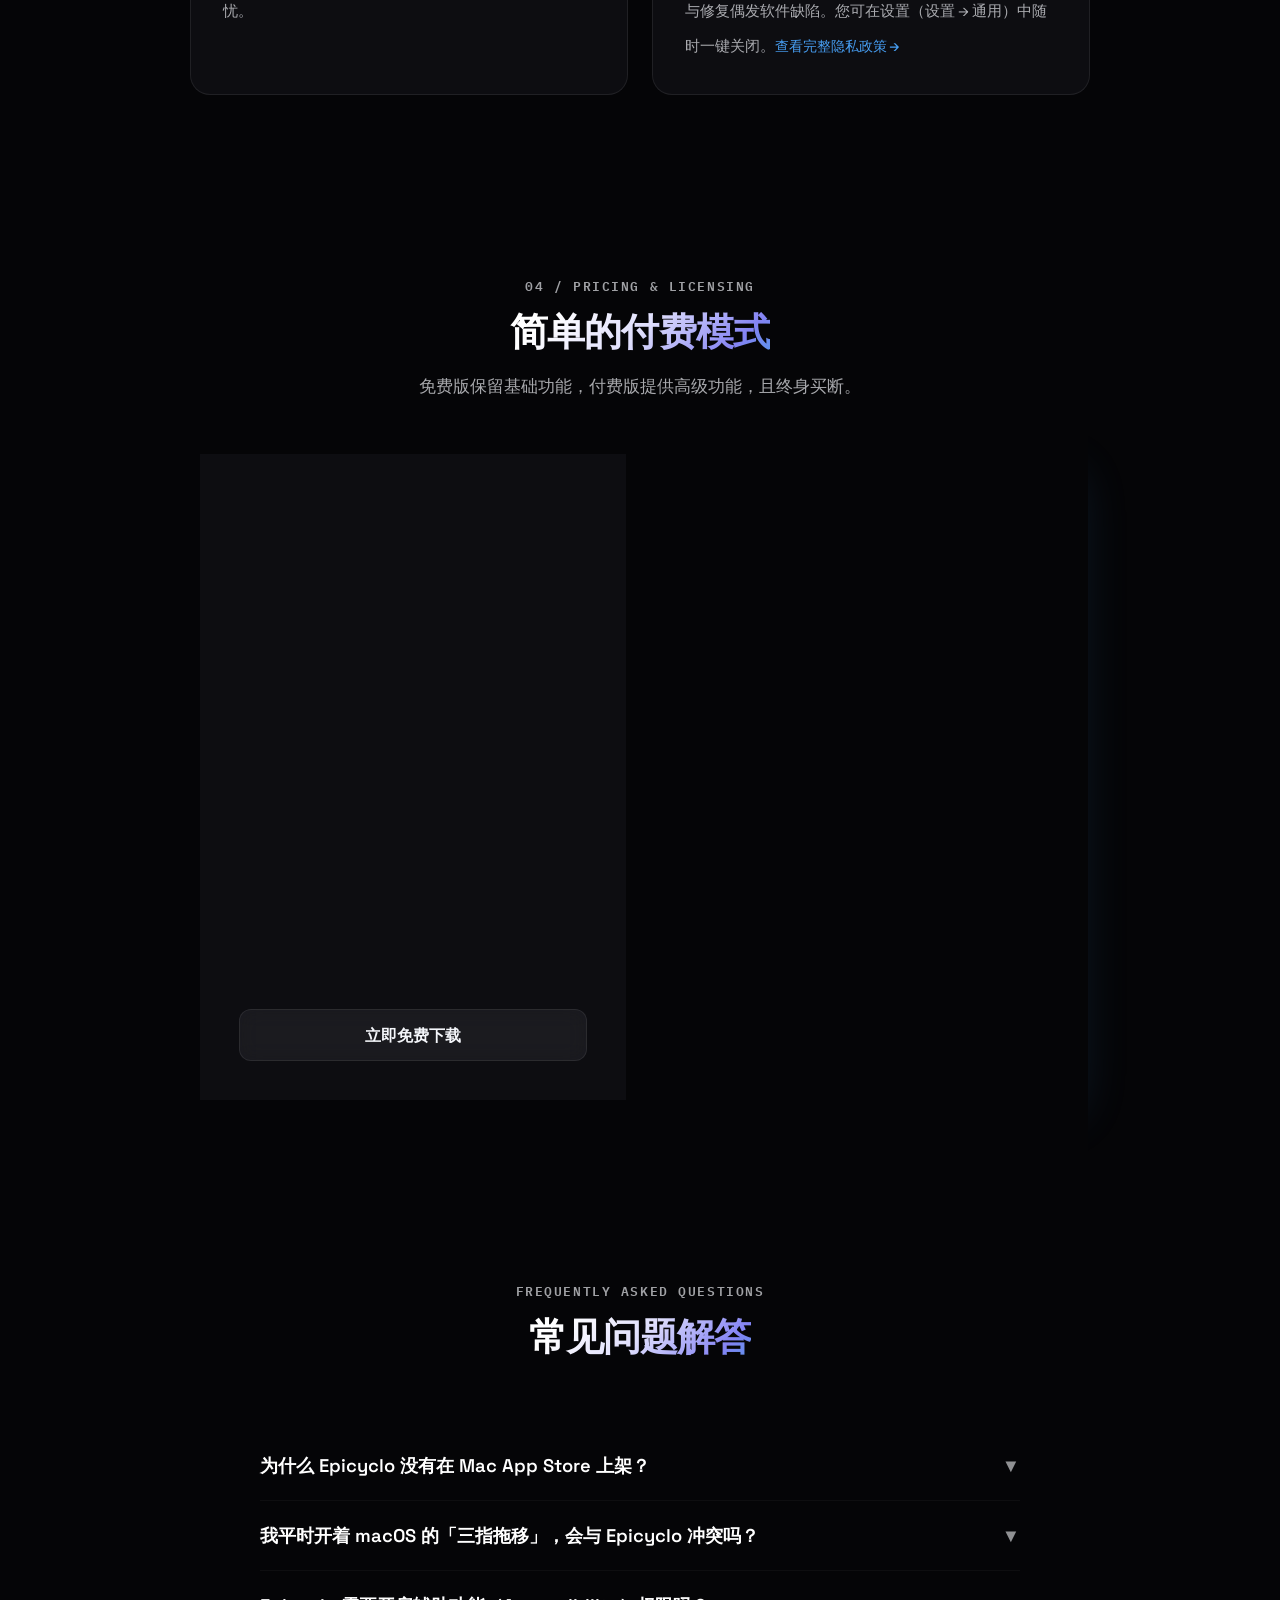
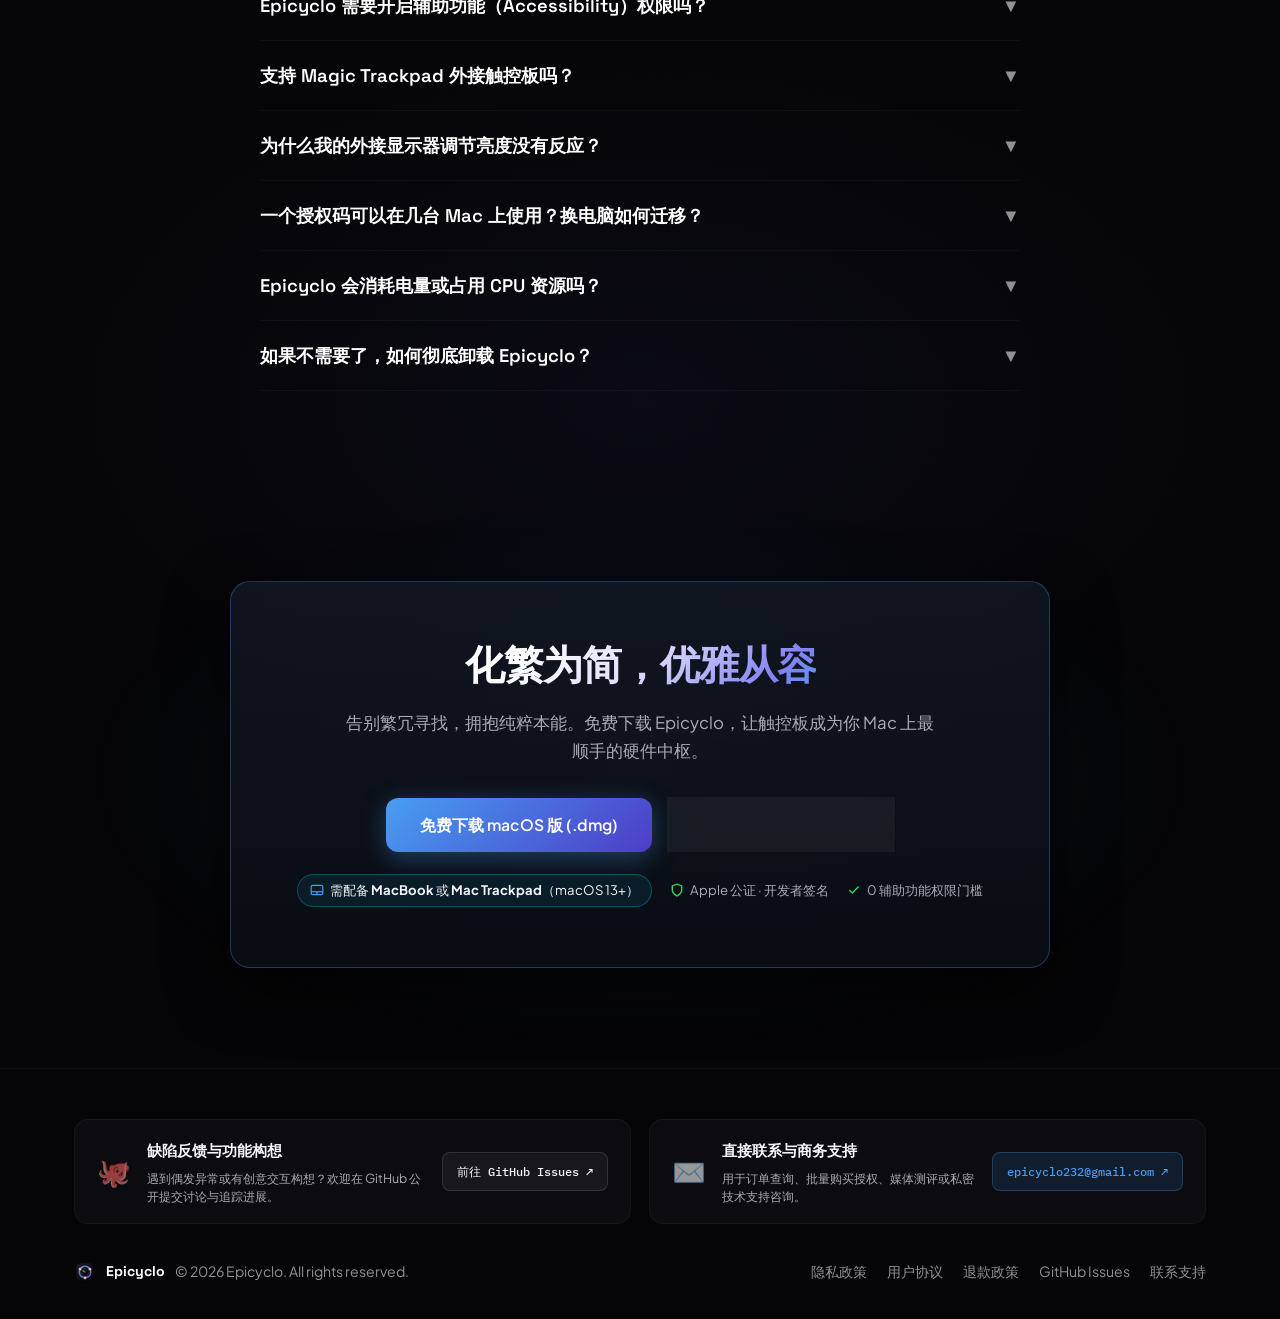
==== commit 50fc3e0c: "chore: update download links and version numbers to v1.0.12 in HTML files and enhance gradient style" ====
--- a/index_zh.html
+++ b/index_zh.html
@@ -59,7 +59,7 @@
           </div>
 
           <h1>
-            唤醒沉睡在触控板里的旋钮<br><span class="hero-subtitle">&nbsp;三指轻旋：左调亮度，右控音量；目不离屏，指不离板。</span></h1>
+            <span class="gradient-text">唤醒沉睡在触控板里的旋钮</span><br><span class="hero-subtitle">&nbsp;三指轻旋：左调亮度，右控音量；目不离屏，指不离板。</span></h1>
 
           <div class="hero-actions" id="download">
             <a href="https://github.com/benwu232/Epicyclo/releases/download/v1.0.11/Epicyclo_v1.0.11.dmg" class="btn btn-primary" id="heroDownloadBtn" download="" title="直接下载 Epicyclo_v1.0.11.dmg" style="padding:0 36px;height:52px">
--- a/style.css
+++ b/style.css
@@ -365,10 +365,13 @@
   color: #ffffff;
 }
 
-.hero h1 .gradient-text {
-  background: linear-gradient(135deg, #ffffff 30%, #cfd2ff 70%, #6fb0ff 100%);
+.hero h1 .gradient-text,
+.hero h1 .hero-title-gradient {
+  background: linear-gradient(135deg, #ffffff 15%, #dfdefc 50%, #8483f3 85%, #5993ea 100%);
   -webkit-background-clip: text;
   -webkit-text-fill-color: transparent;
+  -webkit-box-decoration-break: clone;
+  box-decoration-break: clone;
 }
 
 .hero h1 .hero-subtitle {
@@ -378,9 +381,7 @@
   line-height: 1.45;
   letter-spacing: -0.01em;
   margin-top: 12px;
-  background: linear-gradient(135deg, #e0f2fe 20%, #cfd2ff 70%, #6fb0ff 100%);
-  -webkit-background-clip: text;
-  -webkit-text-fill-color: transparent;
+  color: rgba(244, 246, 250, 0.72);
 }
 
 @media (max-width: 980px) {
@@ -840,7 +841,7 @@
   font-size: 0.82rem;
   font-weight: 600;
   letter-spacing: 0.12em;
-  color: var(--cyan);
+  color: rgba(244, 246, 250, 0.65);
   margin-bottom: 12px;
   text-transform: uppercase;
 }
@@ -851,8 +852,14 @@
   line-height: 1.22;
   letter-spacing: -0.025em;
   font-weight: 700;
-  color: #ffffff;
   margin-bottom: 16px;
+  background: linear-gradient(135deg, #ffffff 15%, #dfdefc 50%, #8483f3 85%, #5993ea 100%);
+  -webkit-background-clip: text;
+  -webkit-text-fill-color: transparent;
+  -webkit-box-decoration-break: clone;
+  box-decoration-break: clone;
+  display: inline-block;
+  max-width: 100%;
 }
 
 .sec-desc {
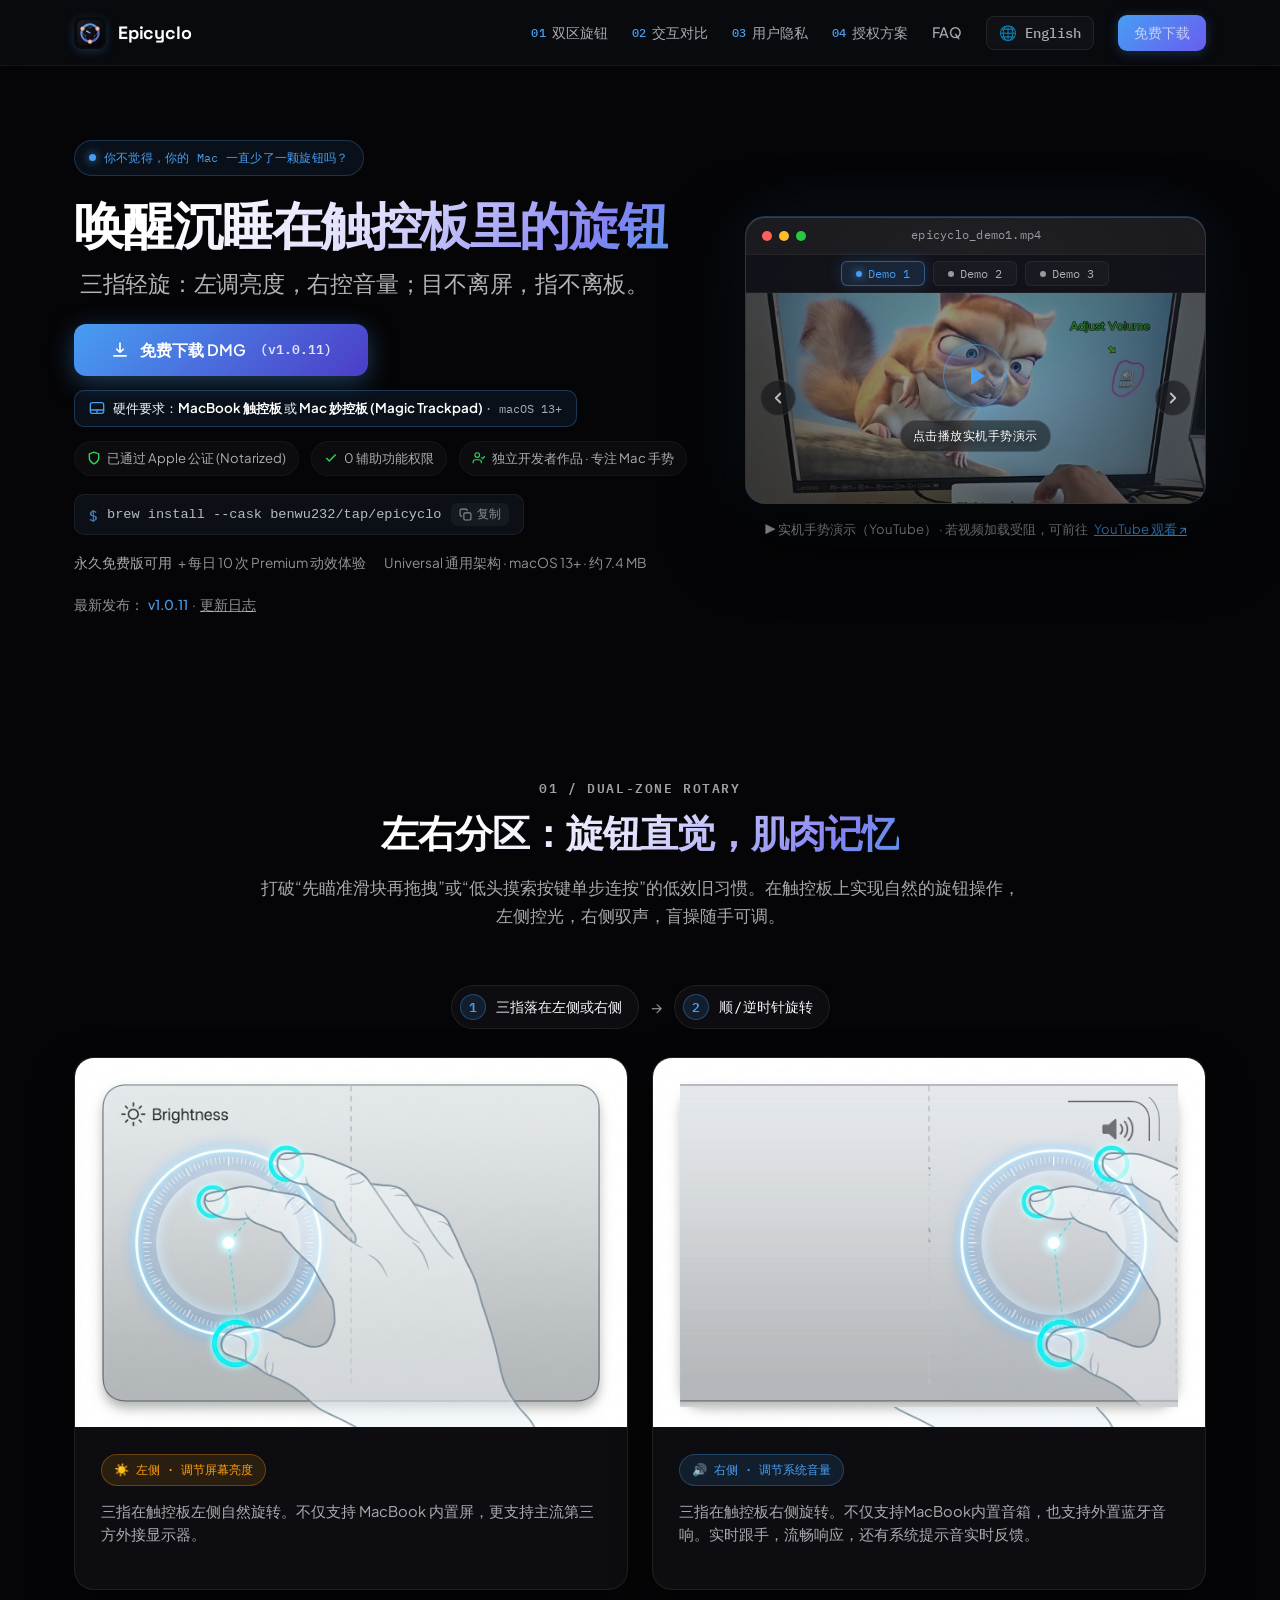
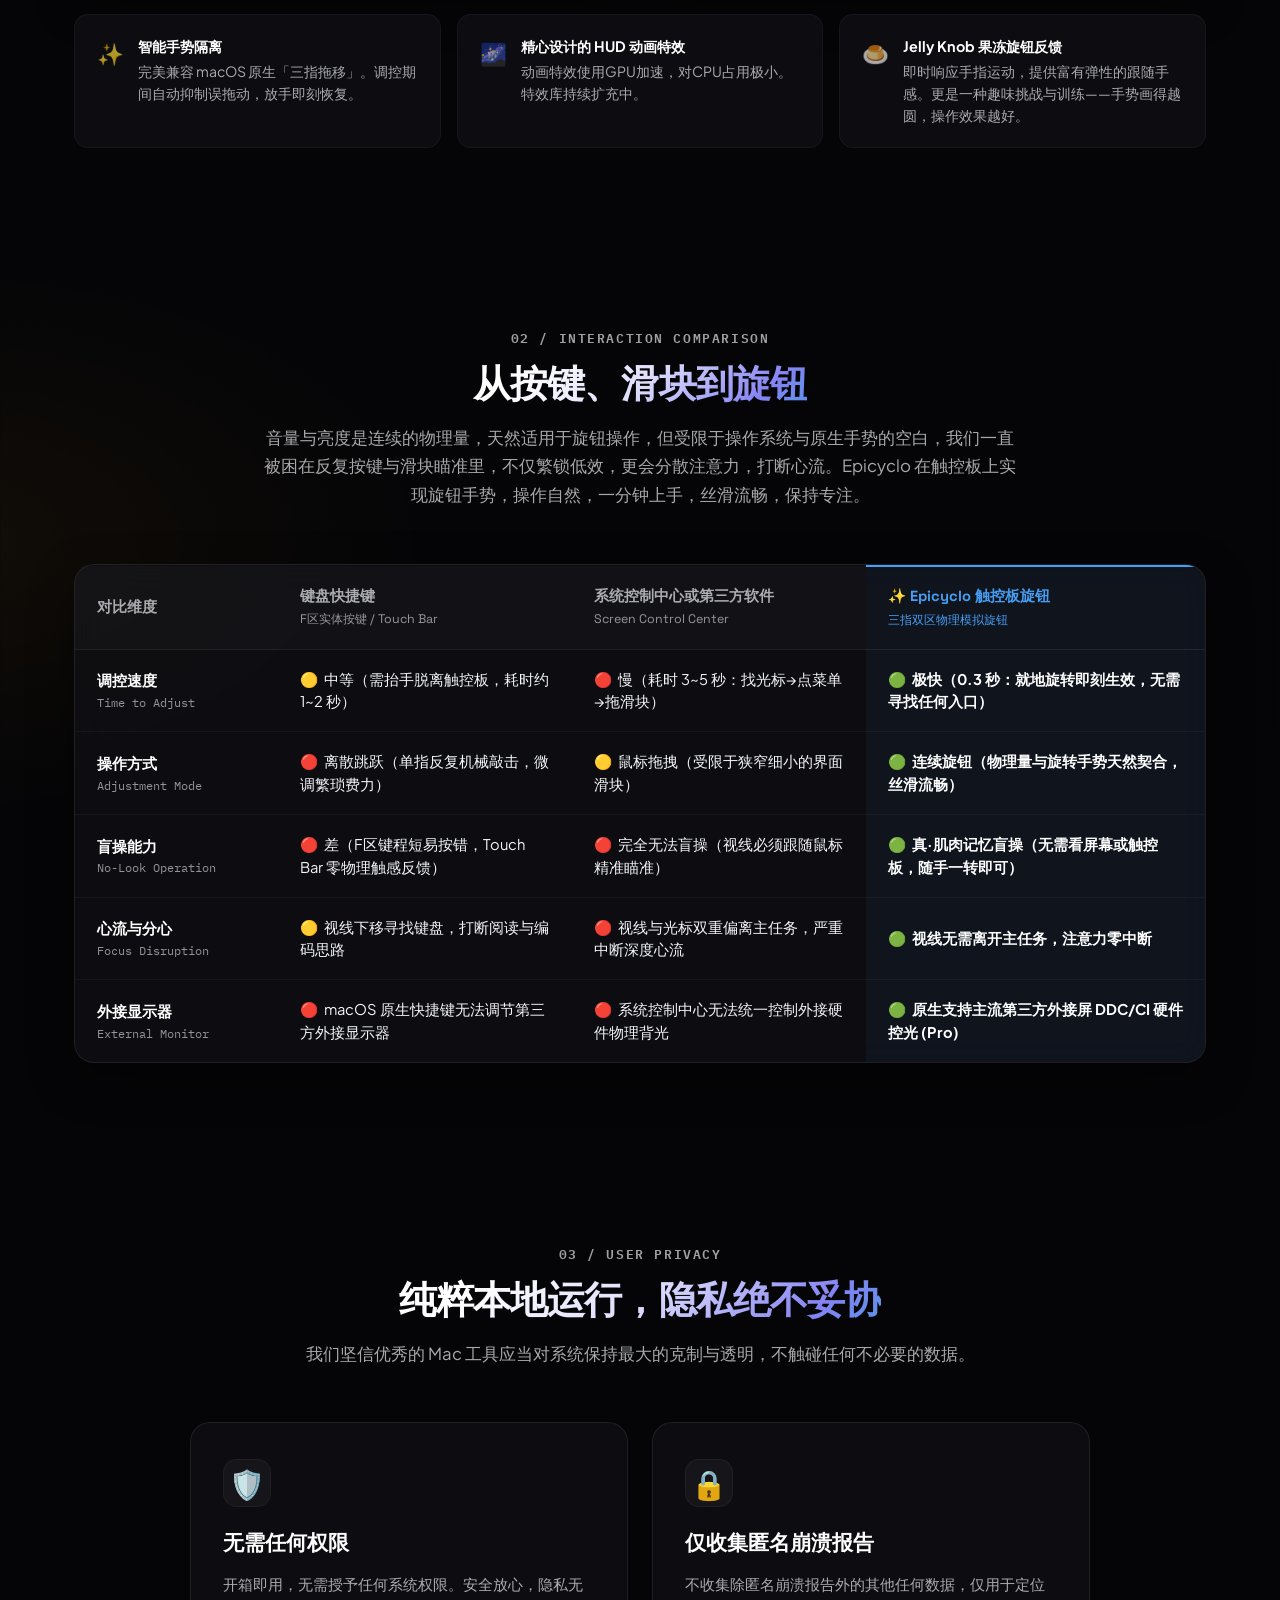
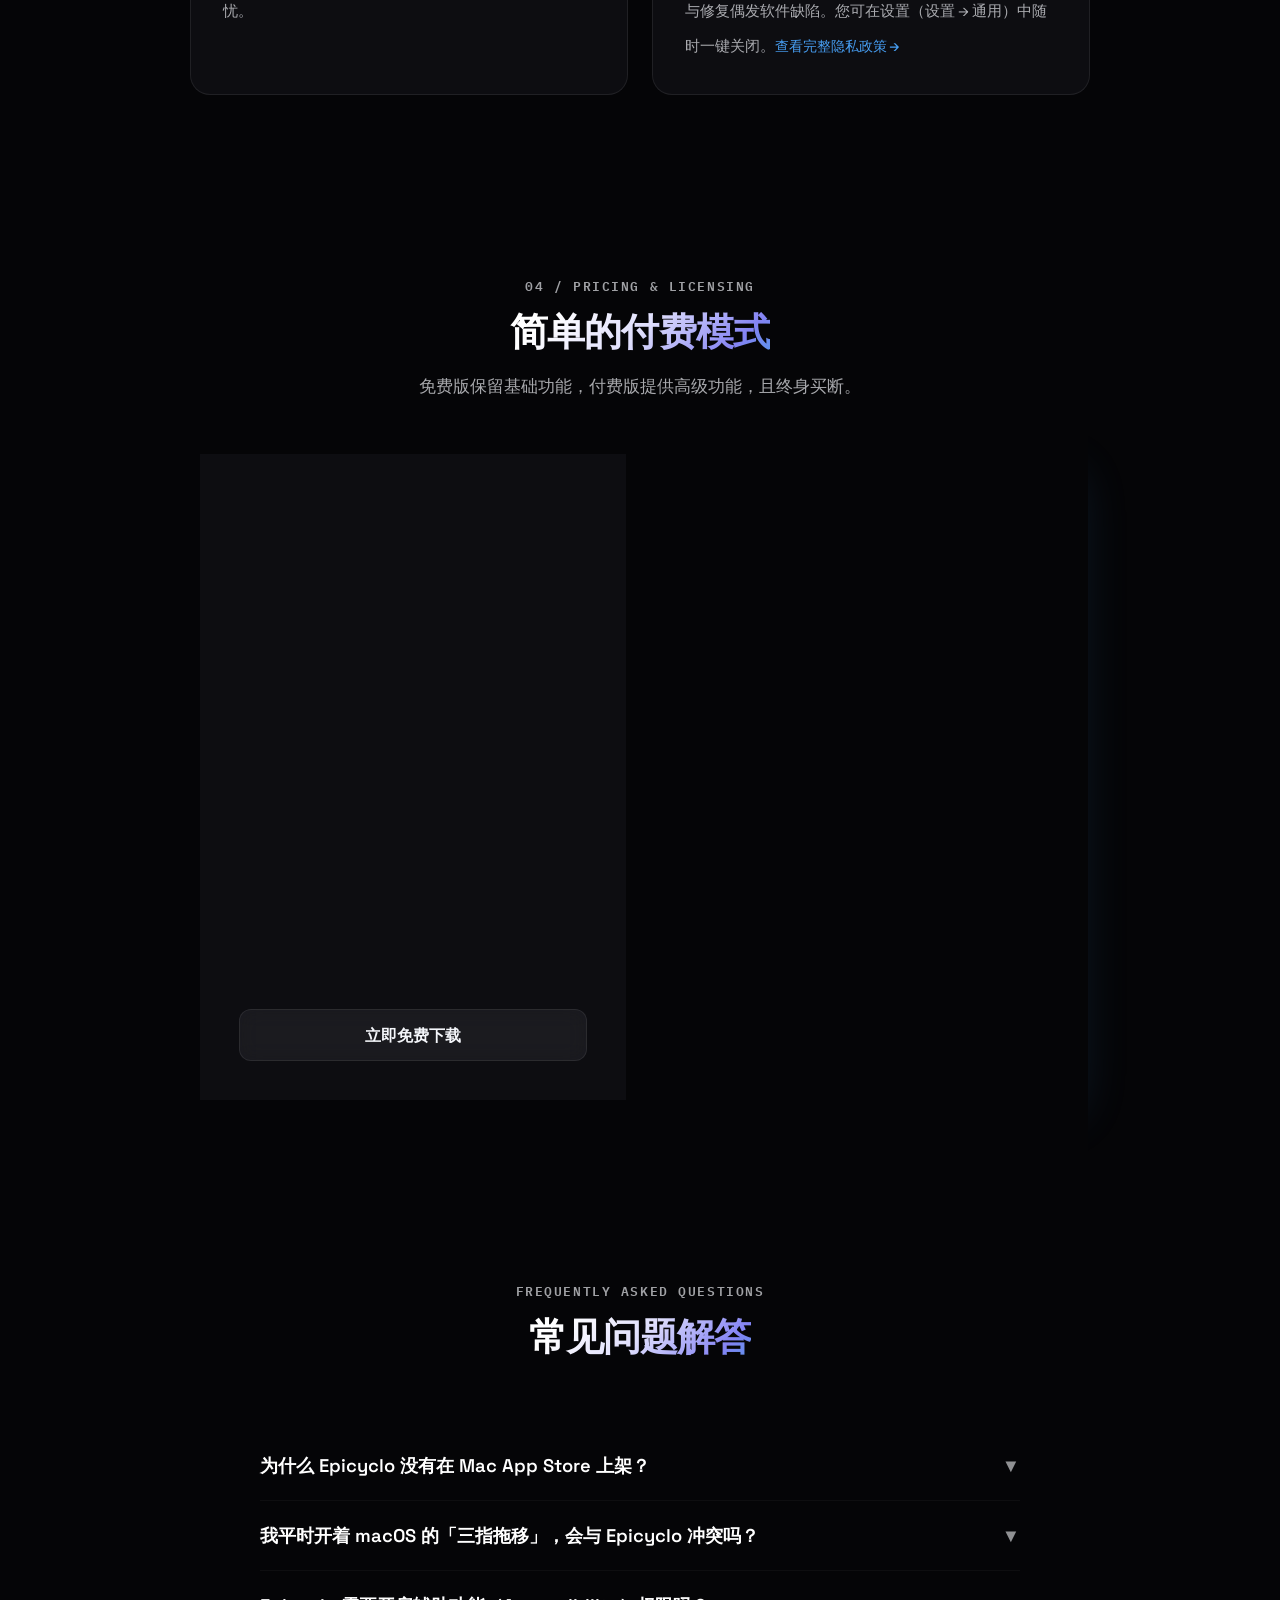
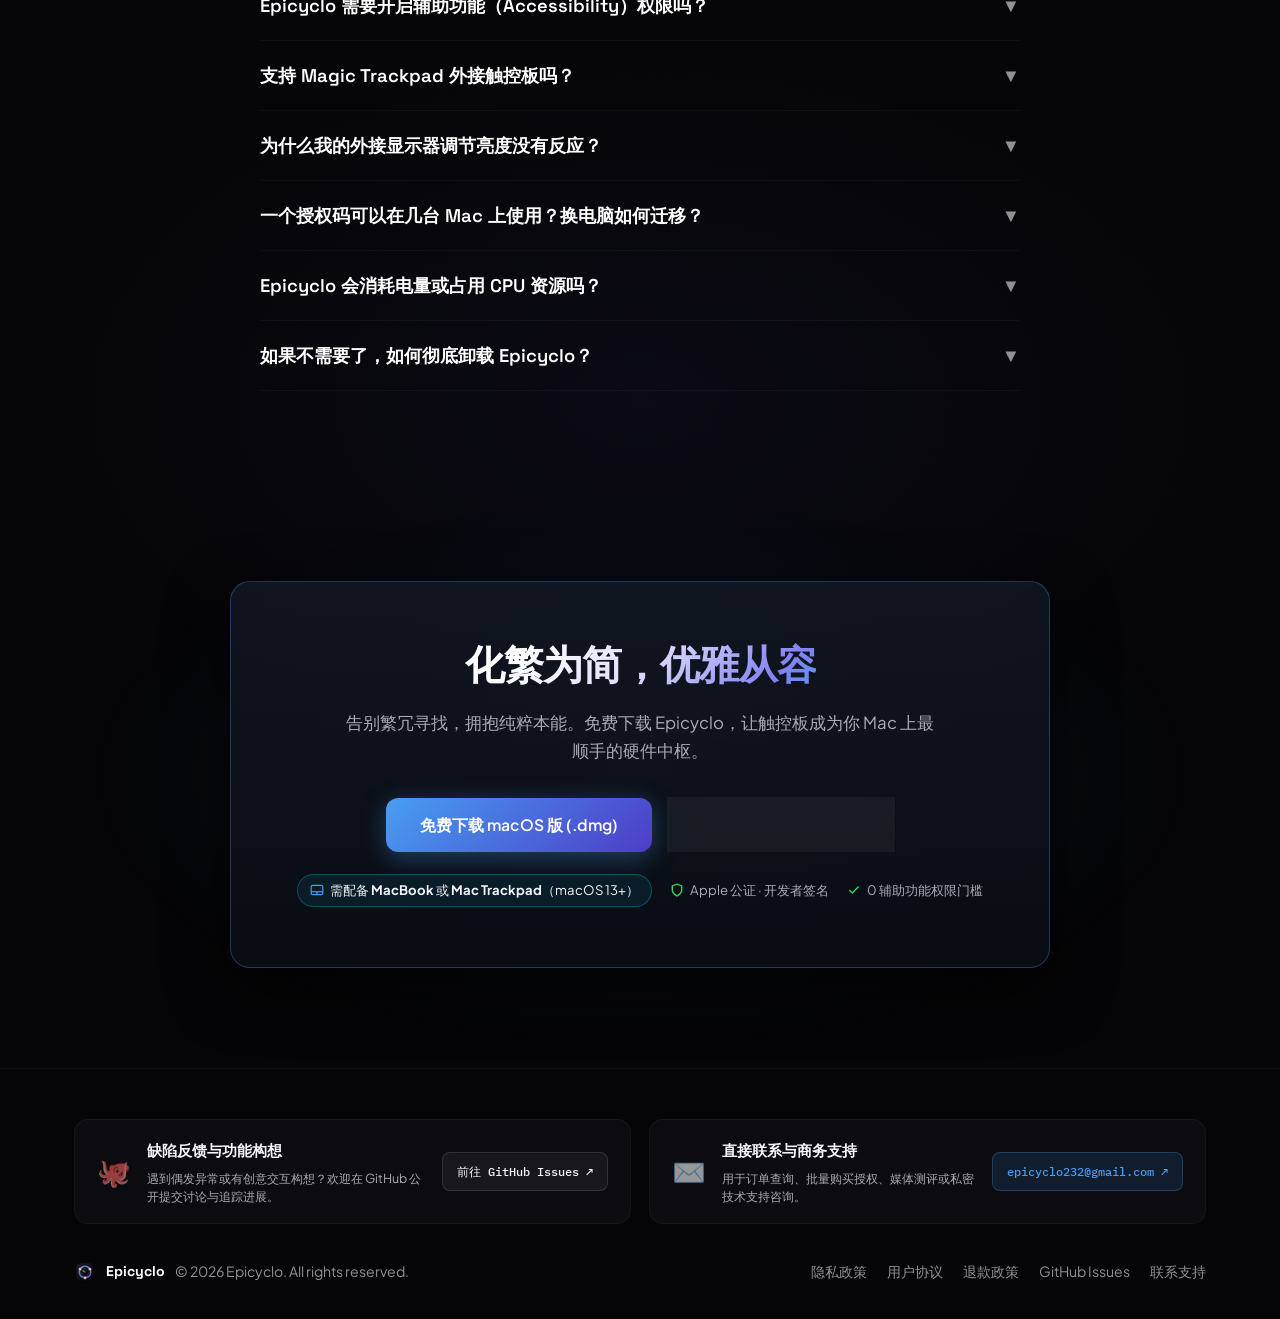
==== commit 83872c6c: "feat: implement multi-demo video carousel with navigation and tabs in HTML and CSS" ====
--- a/index_zh.html
+++ b/index_zh.html
@@ -122,24 +122,52 @@
                 <span class="mac-dot yellow"></span>
                 <span class="mac-dot green"></span>
               </div>
-              <span class="video-frame-title">epicyclo_三指旋钮实机演示.mp4</span>
+              <span class="video-frame-title" id="videoFrameTitle">epicyclo_demo1.mp4</span>
               <span style="width:42px"></span>
             </div>
 
+            <!-- macOS 风格轮播切换 Tab 栏 -->
+            <div class="video-tabs-bar" role="tablist" aria-label="实机演示列表">
+              <button class="video-tab-btn active" data-index="0" role="tab" aria-selected="true" aria-controls="videoContainer">
+                <span class="video-tab-dot"></span>
+                <span class="video-tab-text">Demo 1</span>
+              </button>
+              <button class="video-tab-btn" data-index="1" role="tab" aria-selected="false" aria-controls="videoContainer">
+                <span class="video-tab-dot"></span>
+                <span class="video-tab-text">Demo 2</span>
+              </button>
+              <button class="video-tab-btn" data-index="2" role="tab" aria-selected="false" aria-controls="videoContainer">
+                <span class="video-tab-dot"></span>
+                <span class="video-tab-text">Demo 3</span>
+              </button>
+            </div>
+
             <div class="video-frame-body" id="videoContainer" role="button" tabindex="0" aria-label="点击播放实机演示" style="cursor:pointer">
-              <img src="assets/demo_thumbnail.jpg" alt="Epicyclo 触控板手势实机演示" class="video-thumbnail" loading="lazy">
+              <!-- 左右导航箭头 -->
+              <button class="video-nav-arrow prev" id="videoPrevBtn" title="上一个演示" aria-label="上一个演示" type="button">
+                <svg width="18" height="18" viewBox="0 0 24 24" fill="none" stroke="currentColor" stroke-width="2.5" stroke-linecap="round" stroke-linejoin="round">
+                  <polyline points="15 18 9 12 15 6"></polyline>
+                </svg>
+              </button>
+              <button class="video-nav-arrow next" id="videoNextBtn" title="下一个演示" aria-label="下一个演示" type="button">
+                <svg width="18" height="18" viewBox="0 0 24 24" fill="none" stroke="currentColor" stroke-width="2.5" stroke-linecap="round" stroke-linejoin="round">
+                  <polyline points="9 18 15 12 9 6"></polyline>
+                </svg>
+              </button>
+
+              <img id="videoThumbnail" src="https://img.youtube.com/vi/4AWLfFuUoUA/hqdefault.jpg" alt="Epicyclo 触控板手势实机演示" class="video-thumbnail" loading="lazy" onerror="this.onerror=null;this.src='assets/demo_thumbnail.jpg';">
               <div class="video-overlay-tint"></div>
               <div class="video-play-btn" title="播放演示视频" aria-label="播放演示视频">
                 <svg width="24" height="24" viewBox="0 0 24 24" fill="currentColor">
                   <polygon points="6 3 20 12 6 21 6 3"></polygon>
                 </svg>
               </div>
-              <span class="video-frame-hint">点击播放实机手势演示</span>
+              <span class="video-frame-hint" id="videoFrameHint">点击播放实机手势演示</span>
             </div>
           </div>
           <div class="video-network-note">
             <span>▶️ 实机手势演示（YouTube） · 若视频加载受阻，可前往</span>
-            <a href="https://youtu.be/4AWLfFuUoUA" target="_blank" rel="noopener" style="color:var(--cyan);text-decoration:underline">YouTube 观看 ↗</a>
+            <a id="videoExternalLink" href="https://youtu.be/4AWLfFuUoUA" target="_blank" rel="noopener" style="color:var(--cyan);text-decoration:underline">YouTube 观看 ↗</a>
           </div>
         </div>
       </div>
@@ -721,25 +749,161 @@
     })();
 
     // =========================================================================
-    // 6. Demo 视频门面点击就地加载 (Facade to YouTube iframe)
-    // =========================================================================
-    (function initVideoPlayer() {
+    // 6. Demo 视频门面轮播系统 (Multi-Demo Carousel with Facade & YouTube Embed)
+    // =========================================================================
+    (function initVideoCarousel() {
       var container = document.getElementById("videoContainer");
       if (!container) return;
-      var hasLoaded = false;
-      function loadVideo() {
-        if (hasLoaded) return;
-        hasLoaded = true;
+
+      var videos = [
+        {
+          id: "4AWLfFuUoUA",
+          title: "epicyclo_demo1.mp4",
+          thumb: "https://img.youtube.com/vi/4AWLfFuUoUA/hqdefault.jpg",
+          desc: "点击播放实机手势演示 · Demo 1",
+          alt: "Epicyclo 触控板手势实机演示 1"
+        },
+        {
+          id: "6qk6JdfmSPY",
+          title: "epicyclo_demo2.mp4",
+          thumb: "https://img.youtube.com/vi/6qk6JdfmSPY/hqdefault.jpg",
+          desc: "点击播放实机手势演示 · Demo 2",
+          alt: "Epicyclo 触控板手势实机演示 2"
+        },
+        {
+          id: "LIGHtcWG888",
+          title: "epicyclo_demo3.mp4",
+          thumb: "https://img.youtube.com/vi/LIGHtcWG888/hqdefault.jpg",
+          desc: "点击播放实机手势演示 · Demo 3",
+          alt: "Epicyclo 触控板手势实机演示 3"
+        }
+      ];
+
+      var currentIndex = 0;
+      var isPlaying = false;
+      var userInteracted = false;
+      var autoRotateTimer = null;
+
+      var titleEl = document.getElementById("videoFrameTitle");
+      var thumbEl = document.getElementById("videoThumbnail");
+      var hintEl = document.getElementById("videoFrameHint");
+      var externalLinkEl = document.getElementById("videoExternalLink");
+      var tabBtns = document.querySelectorAll(".video-tab-btn");
+      var prevBtn = document.getElementById("videoPrevBtn");
+      var nextBtn = document.getElementById("videoNextBtn");
+      var podium = document.getElementById("trackpadPodium");
+
+      function updateActiveUI(idx) {
+        currentIndex = idx;
+        var cur = videos[idx];
+
+        // 1. 更新顶部文件名与底部链接
+        if (titleEl) titleEl.textContent = cur.title;
+        if (externalLinkEl) externalLinkEl.href = "https://youtu.be/" + cur.id;
+
+        // 2. 更新 Tab 状态
+        tabBtns.forEach(function(btn, i) {
+          if (i === idx) {
+            btn.classList.add("active");
+            btn.setAttribute("aria-selected", "true");
+          } else {
+            btn.classList.remove("active");
+            btn.setAttribute("aria-selected", "false");
+          }
+        });
+
+        // 3. 如果正在播放，直接无缝切到当前视频播放
+        if (isPlaying) {
+          container.innerHTML = '<iframe src="https://www.youtube-nocookie.com/embed/' + cur.id + '?autoplay=1&mute=1&loop=1&playlist=' + cur.id + '&playsinline=1&rel=0&modestbranding=1" title="' + cur.title + '" frameborder="0" allow="accelerometer; autoplay; clipboard-write; encrypted-media; gyroscope; picture-in-picture; web-share" allowfullscreen style="width:100%;height:100%;border:none;display:block;"></iframe>';
+        } else {
+          // 4. 未播放状态：更新封面与文案
+          if (thumbEl) {
+            thumbEl.src = cur.thumb;
+            thumbEl.alt = cur.alt;
+          }
+          if (hintEl) {
+            hintEl.textContent = cur.desc;
+          }
+        }
+      }
+
+      function playCurrentVideo() {
+        isPlaying = true;
+        stopAutoRotate();
         container.style.cursor = "default";
-        container.innerHTML = '<iframe src="https://www.youtube-nocookie.com/embed/4AWLfFuUoUA?autoplay=1&mute=1&loop=1&playlist=4AWLfFuUoUA&playsinline=1&rel=0&modestbranding=1" title="Epicyclo 三指旋钮实机演示" frameborder="0" allow="accelerometer; autoplay; clipboard-write; encrypted-media; gyroscope; picture-in-picture; web-share" allowfullscreen style="width:100%;height:100%;border:none;display:block;"></iframe>';
+        var cur = videos[currentIndex];
+        container.innerHTML = '<iframe src="https://www.youtube-nocookie.com/embed/' + cur.id + '?autoplay=1&mute=1&loop=1&playlist=' + cur.id + '&playsinline=1&rel=0&modestbranding=1" title="' + cur.title + '" frameborder="0" allow="accelerometer; autoplay; clipboard-write; encrypted-media; gyroscope; picture-in-picture; web-share" allowfullscreen style="width:100%;height:100%;border:none;display:block;"></iframe>';
       }
-      container.addEventListener("click", loadVideo);
+
+      function stopAutoRotate() {
+        userInteracted = true;
+        if (autoRotateTimer) {
+          clearInterval(autoRotateTimer);
+          autoRotateTimer = null;
+        }
+      }
+
+      function goToIndex(idx) {
+        var nextIdx = (idx + videos.length) % videos.length;
+        updateActiveUI(nextIdx);
+      }
+
+      // Tab 点击
+      tabBtns.forEach(function(btn) {
+        btn.addEventListener("click", function(e) {
+          e.stopPropagation();
+          stopAutoRotate();
+          var idx = parseInt(btn.getAttribute("data-index"), 10);
+          if (!isNaN(idx)) goToIndex(idx);
+        });
+      });
+
+      // 左右导航箭头
+      if (prevBtn) {
+        prevBtn.addEventListener("click", function(e) {
+          e.stopPropagation();
+          stopAutoRotate();
+          goToIndex(currentIndex - 1);
+        });
+      }
+      if (nextBtn) {
+        nextBtn.addEventListener("click", function(e) {
+          e.stopPropagation();
+          stopAutoRotate();
+          goToIndex(currentIndex + 1);
+        });
+      }
+
+      // 点击播放（仅当未处于播放状态且未点击箭头/按钮时）
+      container.addEventListener("click", function(e) {
+        if (isPlaying) return;
+        if (e.target.closest(".video-nav-arrow") || e.target.closest(".video-tab-btn")) return;
+        playCurrentVideo();
+      });
+
       container.addEventListener("keydown", function(e) {
-        if (e.key === "Enter" || e.key === " ") {
+        if (!isPlaying && (e.key === "Enter" || e.key === " ")) {
           e.preventDefault();
-          loadVideo();
+          playCurrentVideo();
         }
       });
+
+      // 自动轮播：每 5 秒切换，鼠标悬停时暂停，用户产生任意互动后永久注销
+      var isHovered = false;
+      if (podium) {
+        podium.addEventListener("mouseenter", function() { isHovered = true; });
+        podium.addEventListener("mouseleave", function() { isHovered = false; });
+      }
+
+      autoRotateTimer = setInterval(function() {
+        if (userInteracted || isPlaying) {
+          clearInterval(autoRotateTimer);
+          return;
+        }
+        if (!isHovered) {
+          goToIndex(currentIndex + 1);
+        }
+      }, 5000);
     })();
   </script>
 
--- a/style.css
+++ b/style.css
@@ -648,6 +648,128 @@
   -webkit-backdrop-filter: blur(8px);
 }
 
+/* ==========================================================================
+   Hero Stage Carousel: Tabs & Navigation Arrows
+   ========================================================================== */
+.video-tabs-bar {
+  width: 100%;
+  background: rgba(18, 18, 26, 0.7);
+  border-bottom: 1px solid var(--line-soft);
+  display: flex;
+  align-items: center;
+  justify-content: center;
+  gap: 8px;
+  padding: 6px 12px;
+  z-index: 3;
+  backdrop-filter: blur(12px);
+  -webkit-backdrop-filter: blur(12px);
+}
+
+.video-tab-btn {
+  background: rgba(255, 255, 255, 0.03);
+  border: 1px solid rgba(255, 255, 255, 0.06);
+  border-radius: 6px;
+  padding: 4px 14px;
+  font-family: var(--font-mono);
+  font-size: 0.76rem;
+  color: var(--ink-2);
+  display: inline-flex;
+  align-items: center;
+  gap: 6px;
+  cursor: pointer;
+  transition: all 0.25s cubic-bezier(0.16, 1, 0.3, 1);
+  user-select: none;
+}
+
+.video-tab-btn:hover {
+  color: #ffffff;
+  background: rgba(255, 255, 255, 0.08);
+  border-color: rgba(255, 255, 255, 0.15);
+}
+
+.video-tab-btn.active {
+  color: var(--cyan);
+  background: rgba(71, 158, 242, 0.14);
+  border-color: rgba(71, 158, 242, 0.45);
+  box-shadow: 0 0 16px rgba(71, 158, 242, 0.2);
+}
+
+.video-tab-dot {
+  width: 6px;
+  height: 6px;
+  border-radius: 50%;
+  background: var(--ink-3);
+  transition: background 0.25s ease, box-shadow 0.25s ease;
+}
+
+.video-tab-btn.active .video-tab-dot {
+  background: var(--cyan);
+  box-shadow: 0 0 8px var(--cyan);
+}
+
+.video-nav-arrow {
+  position: absolute;
+  top: 50%;
+  transform: translateY(-50%);
+  width: 36px;
+  height: 36px;
+  border-radius: 50%;
+  background: rgba(12, 12, 17, 0.75);
+  border: 1px solid rgba(255, 255, 255, 0.15);
+  color: #ffffff;
+  display: flex;
+  align-items: center;
+  justify-content: center;
+  cursor: pointer;
+  z-index: 5;
+  backdrop-filter: blur(8px);
+  -webkit-backdrop-filter: blur(8px);
+  transition: all 0.25s cubic-bezier(0.16, 1, 0.3, 1);
+  opacity: 0.65;
+}
+
+.trackpad-podium:hover .video-nav-arrow {
+  opacity: 0.95;
+}
+
+.video-nav-arrow:hover {
+  opacity: 1;
+  background: rgba(71, 158, 242, 0.25);
+  border-color: rgba(71, 158, 242, 0.6);
+  color: var(--cyan);
+  transform: translateY(-50%) scale(1.1);
+  box-shadow: 0 0 16px rgba(71, 158, 242, 0.35);
+}
+
+.video-nav-arrow.prev {
+  left: 14px;
+}
+
+.video-nav-arrow.next {
+  right: 14px;
+}
+
+@media (max-width: 640px) {
+  .video-tabs-bar {
+    gap: 4px;
+    padding: 6px 8px;
+  }
+  .video-tab-btn {
+    padding: 3px 10px;
+    font-size: 0.7rem;
+  }
+  .video-nav-arrow {
+    width: 30px;
+    height: 30px;
+  }
+  .video-nav-arrow.prev {
+    left: 8px;
+  }
+  .video-nav-arrow.next {
+    right: 8px;
+  }
+}
+
 .video-network-note {
   margin-top: 14px;
   font-size: 0.82rem;
